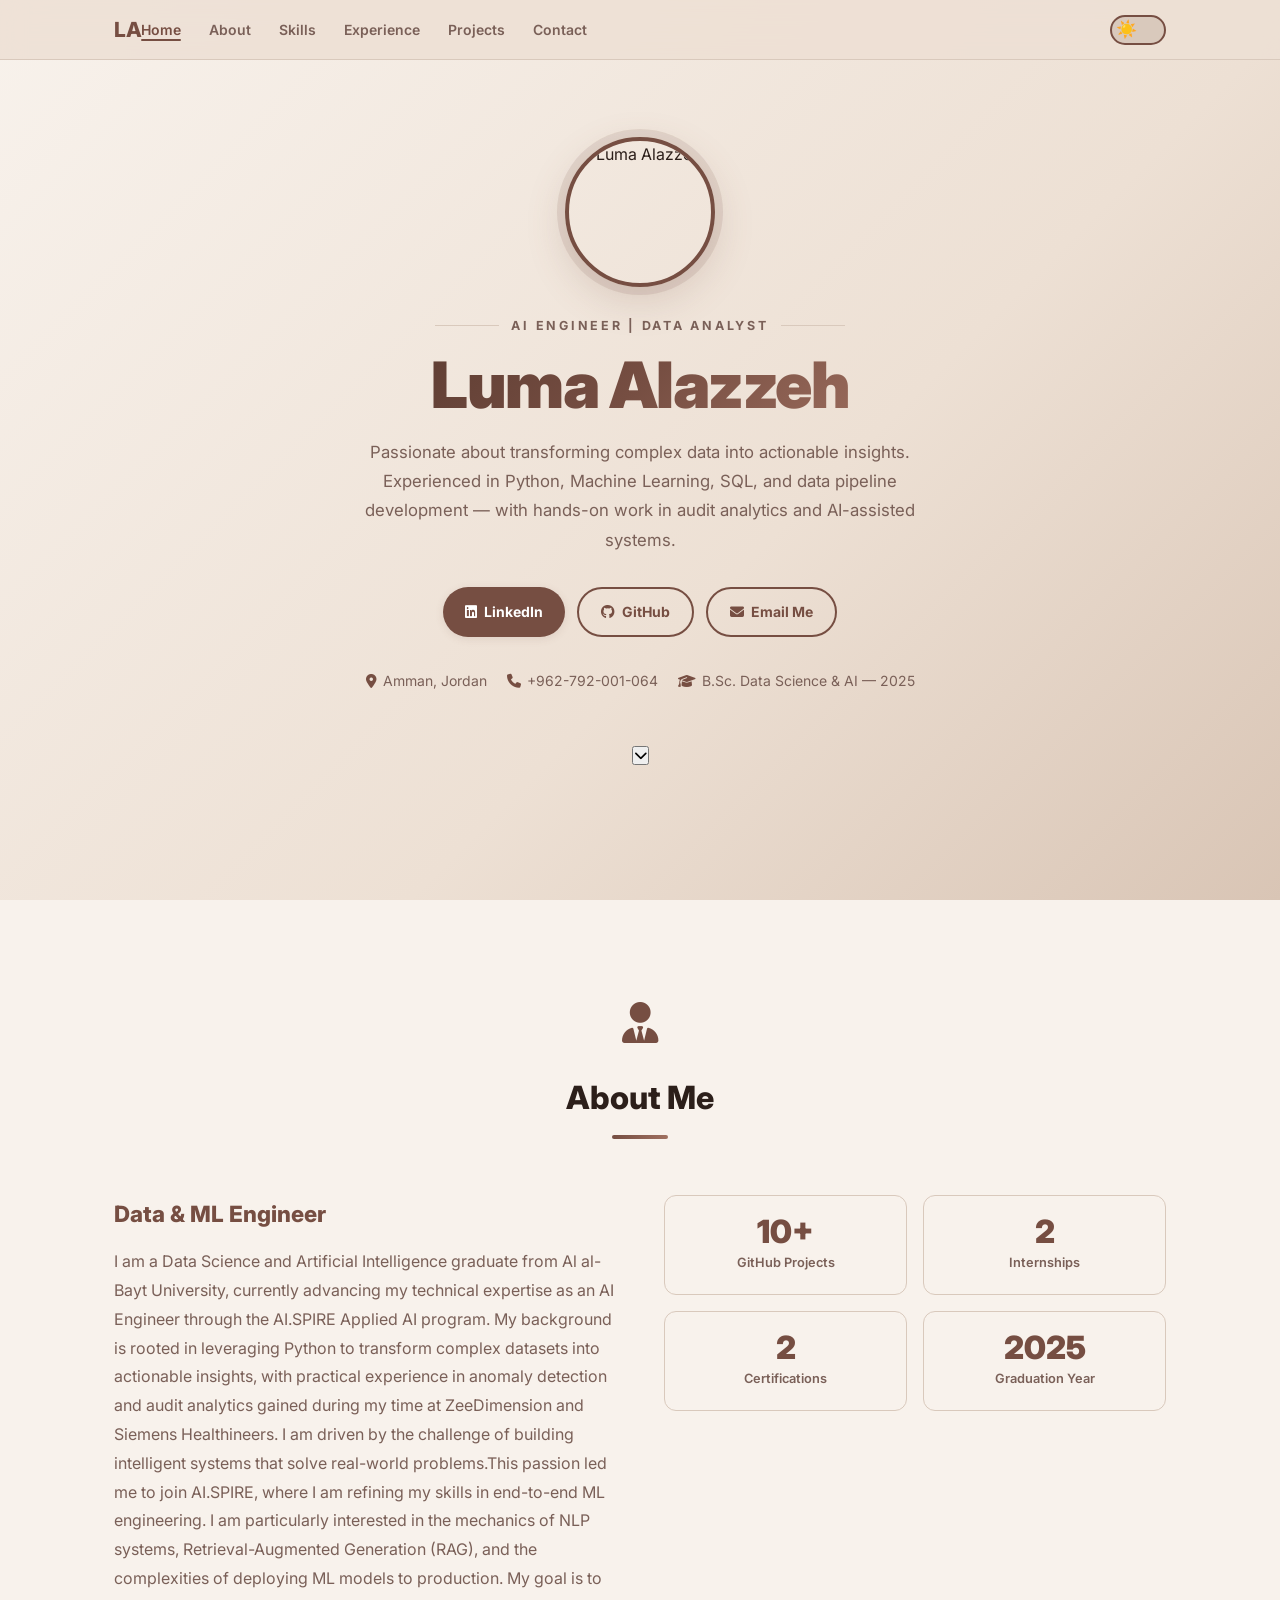
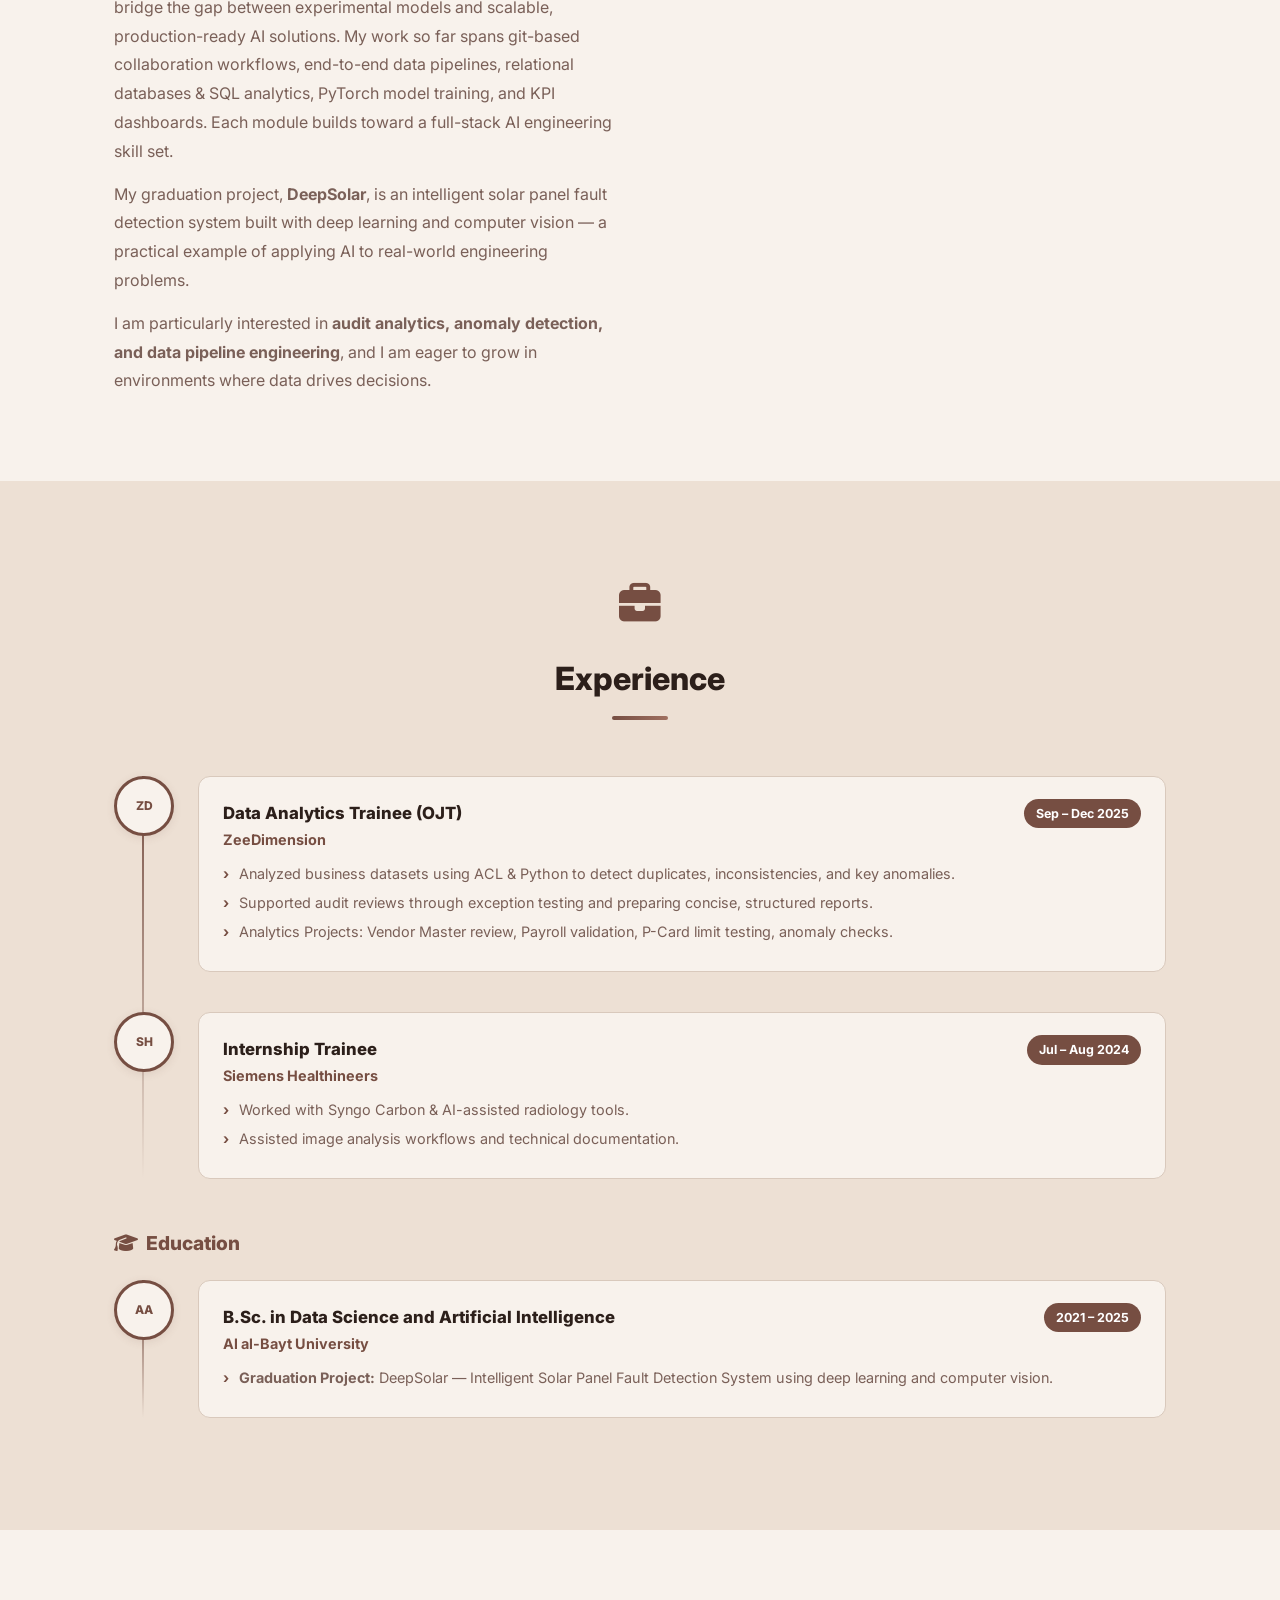
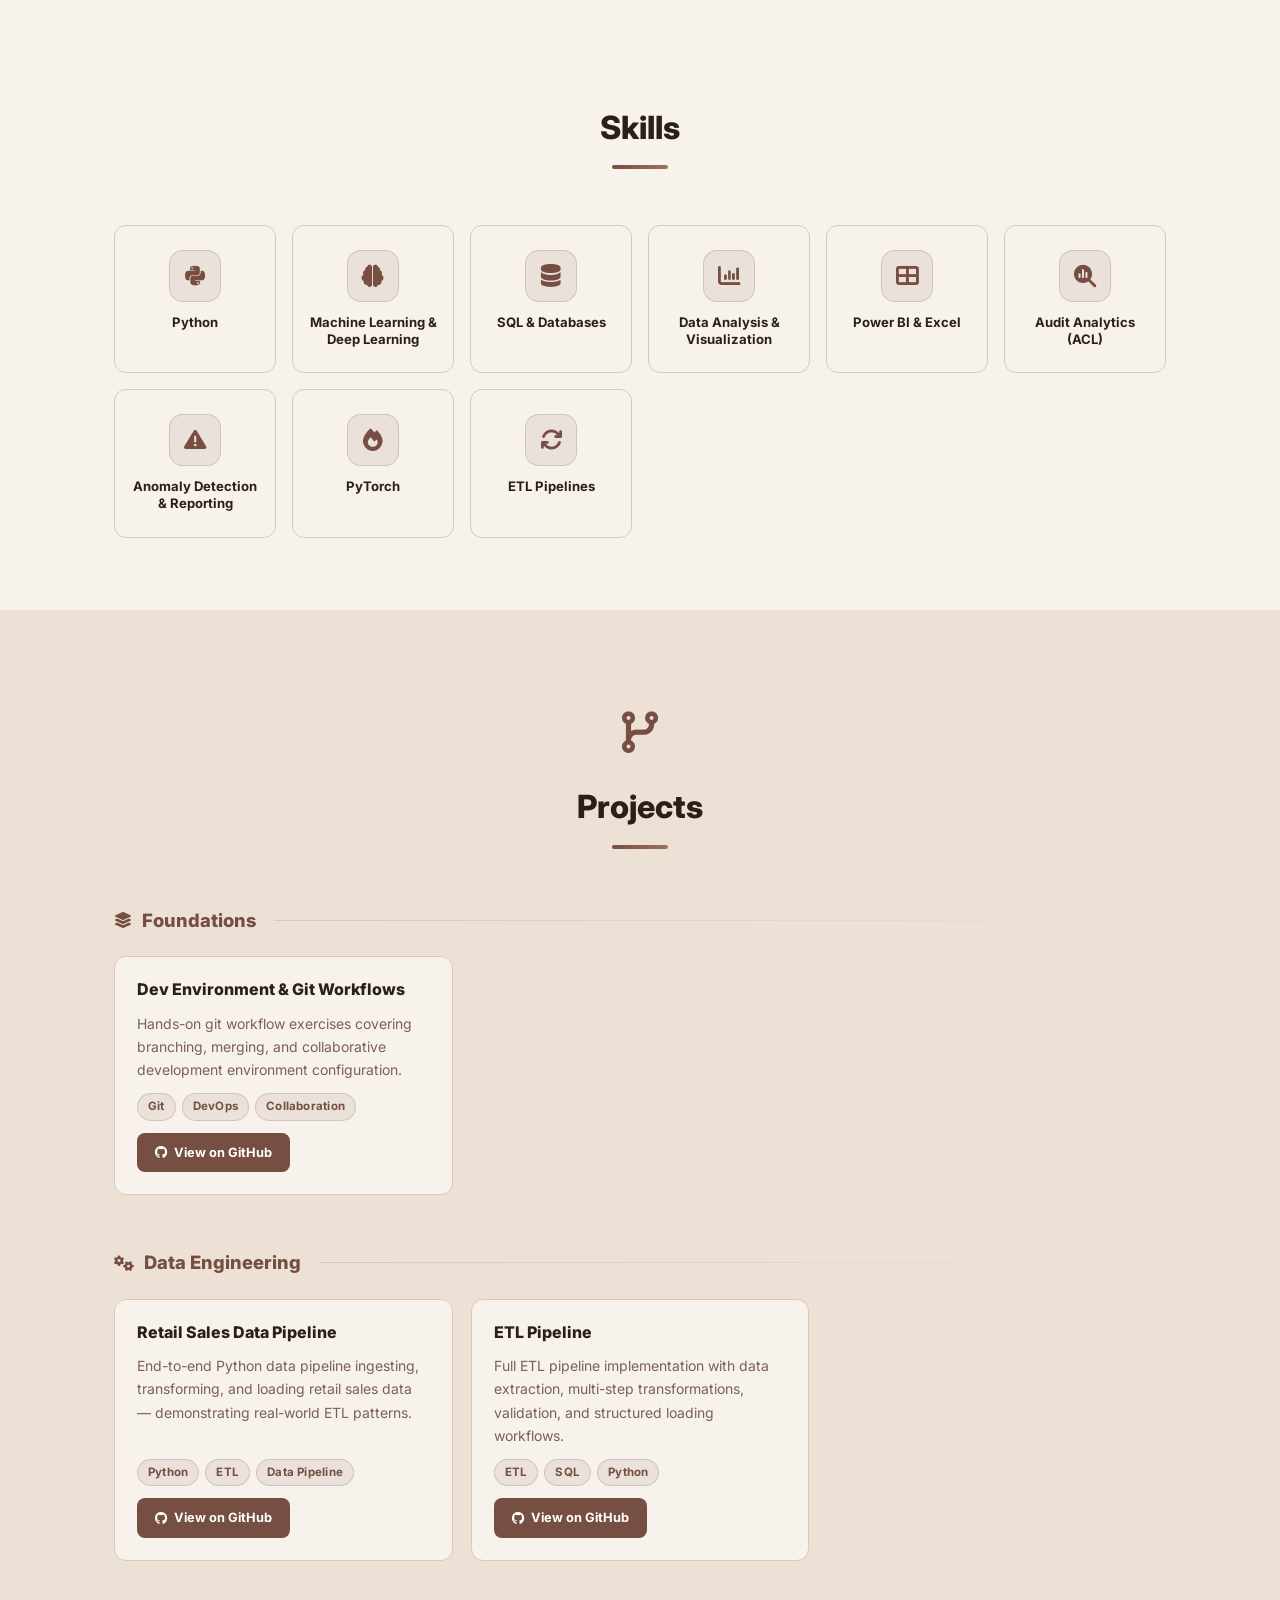
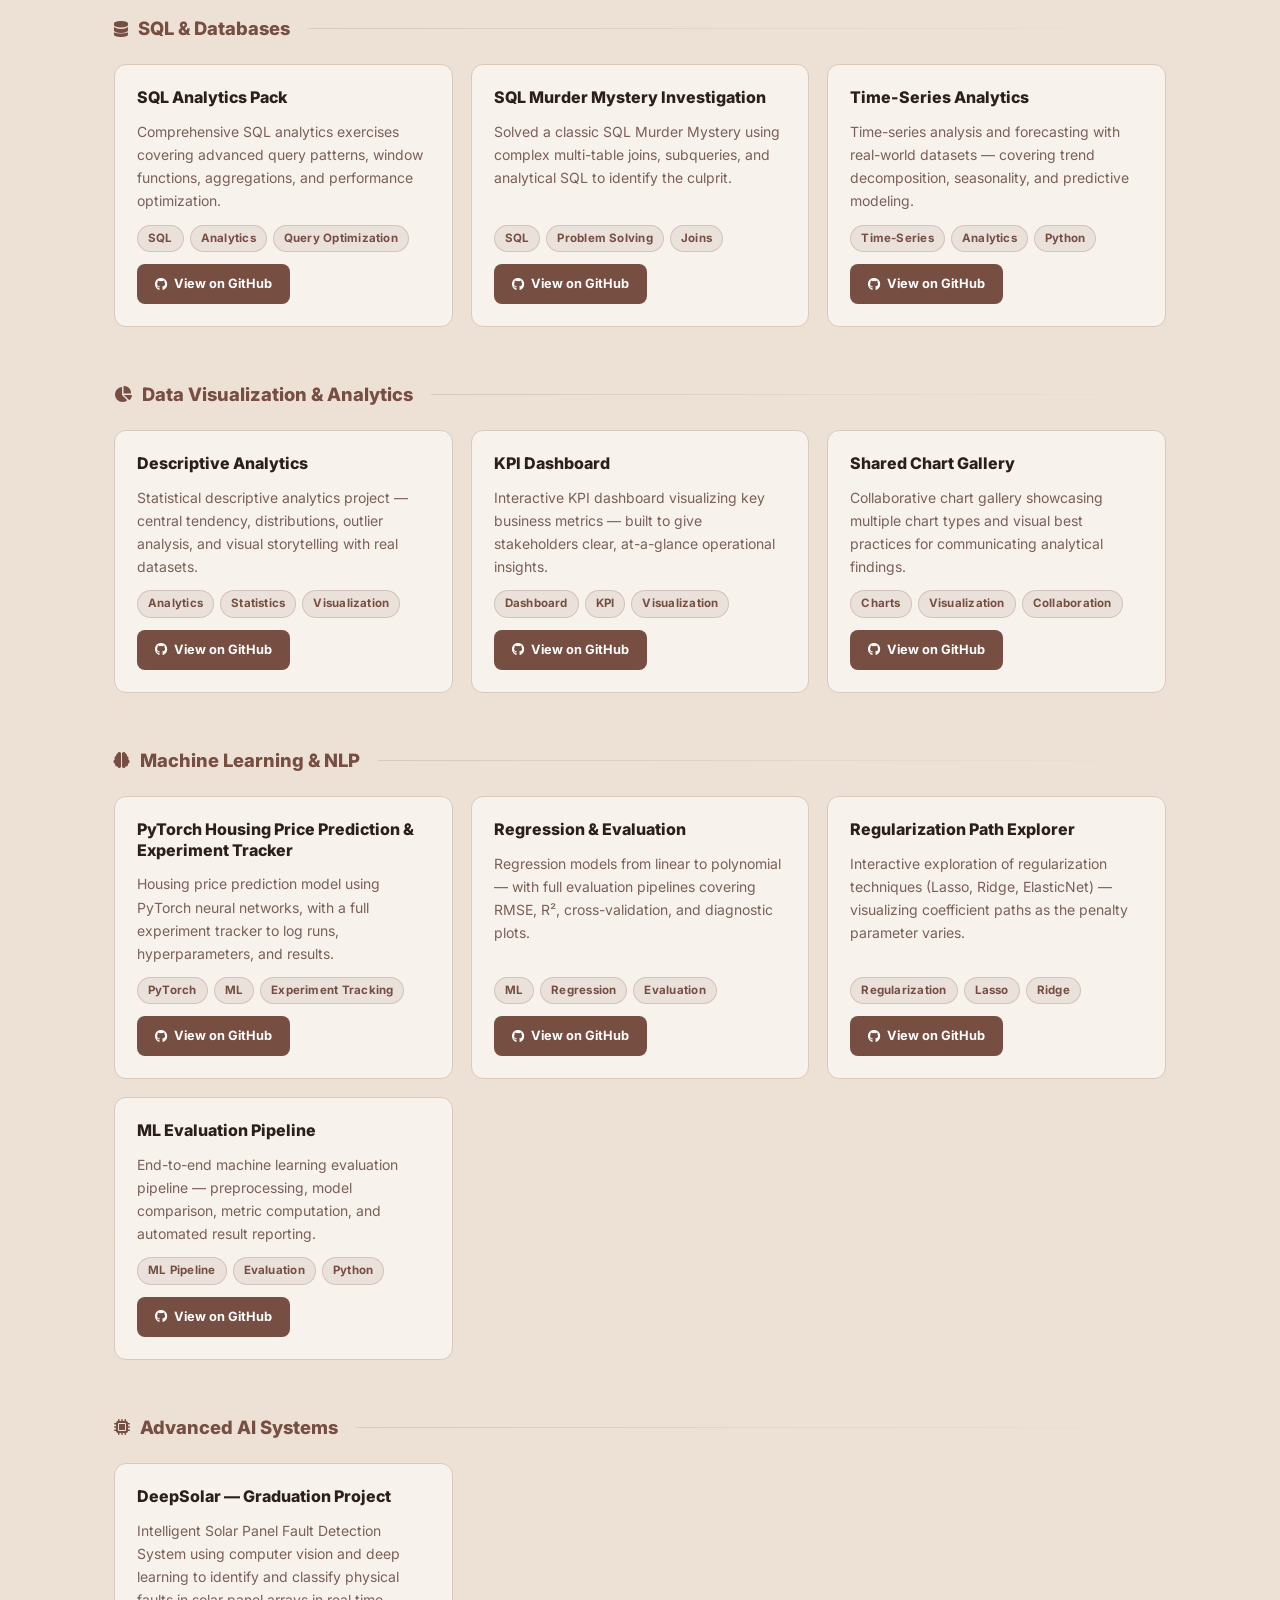
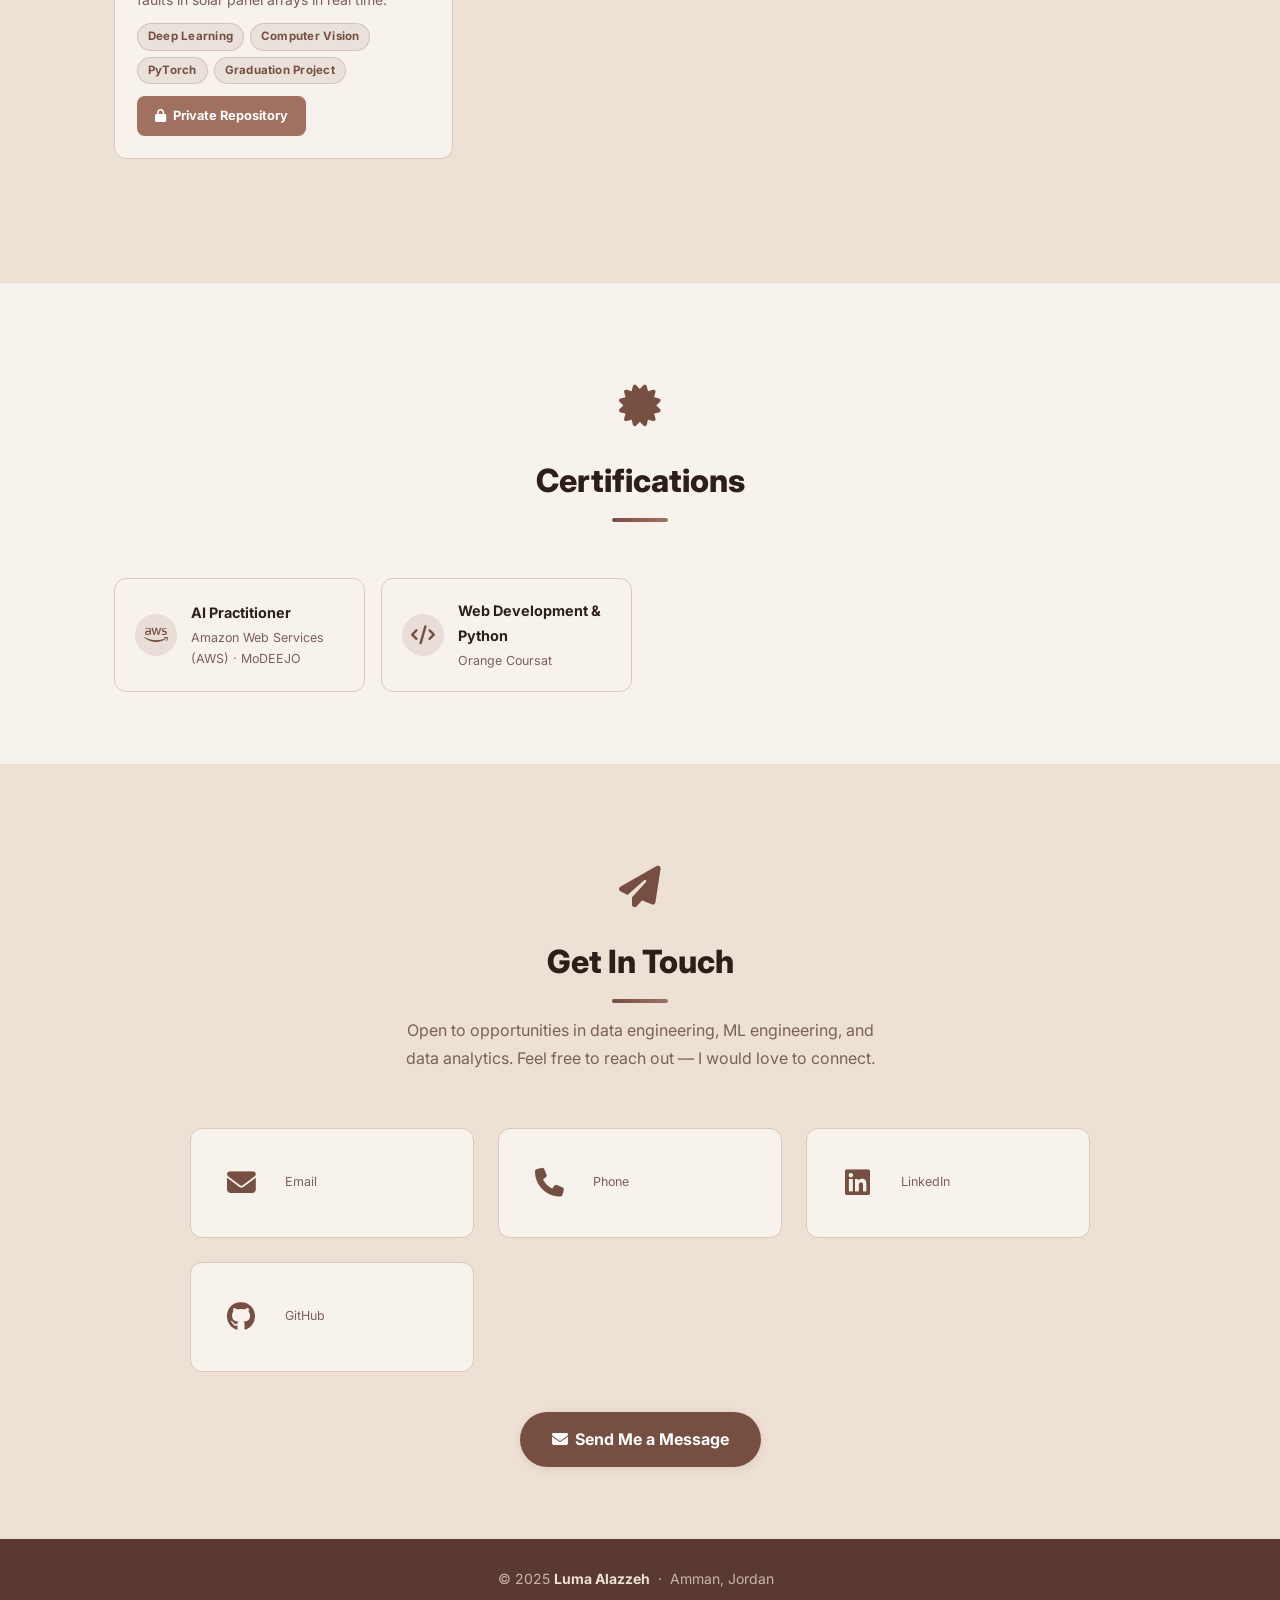
==== index.html @ 17ee1ce8 "reverse sections 2" ====
<!DOCTYPE html>
<html lang="en">
<head>
  <meta charset="UTF-8" />
  <meta name="viewport" content="width=device-width, initial-scale=1.0" />
  <meta name="description" content="Luma Alazzeh — Junior Data & ML Engineer, Data Analyst. Portfolio showcasing projects in Machine Learning, Data Analysis, SQL, and AI.">
  <title>Luma Alazzeh | Data & ML Engineer</title>

  <!-- Google Fonts -->
  <link rel="preconnect" href="https://fonts.googleapis.com">
  <link rel="preconnect" href="https://fonts.gstatic.com" crossorigin>
  <link href="https://fonts.googleapis.com/css2?family=Inter:wght@400;500;600;700;800;900&display=swap" rel="stylesheet">

  <!-- Font Awesome 6 (icons) -->
  <link rel="stylesheet" href="https://cdnjs.cloudflare.com/ajax/libs/font-awesome/6.5.2/css/all.min.css" crossorigin="anonymous" />

  <!-- Stylesheet -->
  <link rel="stylesheet" href="styles.css" />
</head>

<body>

  <!-- NAVIGATION -->
<nav>
  <div class="container">
    <span class="nav-logo">LA</span>
    
    <ul class="nav-links">
      <li><a href="#hero">Home</a></li>
      <li><a href="#about">About</a></li>
      <li><a href="#skills">Skills</a></li>
      <li><a href="#experience">Experience</a></li>
      <li><a href="#projects">Projects</a></li>
      <li><a href="#contact">Contact</a></li>
    </ul>

    <!-- Theme Toggle Button -->
    <div class="theme-toggle">
      <button id="theme-switch" aria-label="Toggle theme">
        <span class="sun">☀️</span>
        <span class="moon">🌙</span>
      </button>
    </div>
  </div>
</nav>
  <!-- ══════════════════════════════════════════
       HERO
  ══════════════════════════════════════════ -->
  <section id="hero">
    <div class="hero-inner container">

      <!-- Profile photo -->
      <div class="profile-wrap reveal">
      <img
      src="assets/profile.jpg"
      alt="Luma Alazzeh"
      class="profile-photo"
       />
      </div>

      <!-- Headline -->
      <div class="hero-subtitle reveal delay-1">
         AI Engineer | Data Analyst
      </div>

      <h1 class="hero-name reveal delay-2">Luma Alazzeh</h1>

      <p class="hero-bio reveal delay-3">
        Passionate about transforming complex data into actionable insights.
        Experienced in Python, Machine Learning, SQL, and data pipeline development —
        with hands-on work in audit analytics and AI-assisted systems.
      </p>

      <!-- CTA buttons -->
      <div class="hero-buttons reveal delay-4">
        <a href="https://www.linkedin.com/in/luma-alazzeh-b79bba2a6" target="_blank" rel="noopener" class="btn btn-primary">
          <i class="fa-brands fa-linkedin"></i> LinkedIn
        </a>
        <a href="https://github.com/alazzehluma03-afk" target="_blank" rel="noopener" class="btn btn-outline">
          <i class="fa-brands fa-github"></i> GitHub
        </a>
        <a href="mailto:alazzehluma03@gmail.com" class="btn btn-outline">
          <i class="fa-solid fa-envelope"></i> Email Me
        </a>
      </div>

      <!-- Meta info -->
      <div class="hero-meta reveal delay-5">
        <span><i class="fa-solid fa-location-dot"></i> Amman, Jordan</span>
        <span><i class="fa-solid fa-phone"></i> +962-792-001-064</span>
        <span><i class="fa-solid fa-graduation-cap"></i> B.Sc. Data Science & AI — 2025</span>
      </div>

      <!-- Scroll cue -->
      <div class="scroll-cue reveal delay-6">
        <button data-target="#about" aria-label="Scroll down">
          <i class="fa-solid fa-chevron-down"></i>
        </button>
      </div>

    </div>
  </section>


  <!-- ══════════════════════════════════════════
       ABOUT
  ══════════════════════════════════════════ -->
  <section id="about">
    <div class="container">

      <div class="section-header reveal">
        <div class="section-icon"><i class="fa-solid fa-user-tie"></i></div>
        <h2 class="section-title">About Me</h2>
        <div class="section-divider"></div>
      </div>

      <div class="about-grid">

        <div class="about-text reveal">
          <h3>Data & ML Engineer</h3>
          <p>
           I am a Data Science and Artificial Intelligence graduate from Al al-Bayt University, currently advancing my technical expertise as an AI Engineer through the AI.SPIRE Applied AI program.
          My background is rooted in leveraging Python to transform complex datasets into actionable insights, with practical experience in anomaly detection and audit analytics gained during my time at ZeeDimension and Siemens Healthineers.
          I am driven by the challenge of building intelligent systems that solve real-world problems.This passion led me to join AI.SPIRE, where I am refining my skills in end-to-end ML engineering.
          I am particularly interested in the mechanics of NLP systems, Retrieval-Augmented Generation (RAG), and the complexities of deploying ML models to production.
          My goal is to bridge the gap between experimental models and scalable, production-ready AI solutions.
          My work so far spans git-based collaboration workflows, end-to-end data pipelines, relational databases & SQL analytics, PyTorch model training, and KPI dashboards. Each module builds toward a full-stack AI engineering skill set.
          </p>
          <p>
            My graduation project, <strong>DeepSolar</strong>, is an intelligent solar panel fault detection
            system built with deep learning and computer vision — a practical example of applying AI to
            real-world engineering problems.
          </p>
          <p>
            I am particularly interested in <strong>audit analytics, anomaly detection, and data pipeline
            engineering</strong>, and I am eager to grow in environments where data drives decisions.
          </p>
        </div>

        <div class="about-stats reveal delay-2">
          <div class="stat-card">
            <div class="stat-number">10+</div>
            <div class="stat-label">GitHub Projects</div>
          </div>
          <div class="stat-card">
            <div class="stat-number">2</div>
            <div class="stat-label">Internships</div>
          </div>
          <div class="stat-card">
            <div class="stat-number">2</div>
            <div class="stat-label">Certifications</div>
          </div>
          <div class="stat-card">
            <div class="stat-number">2025</div>
            <div class="stat-label">Graduation Year</div>
          </div>
        </div>

      </div>
    </div>
  </section>
<!-- ══════════════════════════════════════════
       EXPERIENCE
  ══════════════════════════════════════════ -->
  <section id="experience">
    <div class="container">

      <div class="section-header reveal">
        <div class="section-icon"><i class="fa-solid fa-briefcase"></i></div>
        <h2 class="section-title">Experience</h2>
        <div class="section-divider"></div>
      </div>

      <div class="timeline">

        <!-- ZeeDimension -->
        <div class="timeline-item reveal">
          <div class="timeline-dot">
            <img
              src="assets/zeedimension.png"
              alt="ZeeDimension"
              onerror="this.style.display='none';this.nextElementSibling.style.display='flex'"
            />
            <div class="dot-initials" style="display:none">ZD</div>
          </div>
          <div class="timeline-content">
            <div class="job-header">
              <div>
                <div class="job-title">Data Analytics Trainee (OJT)</div>
                <div class="job-company">ZeeDimension</div>
              </div>
              <span class="job-period">Sep – Dec 2025</span>
            </div>
            <ul class="job-points">
              <li>Analyzed business datasets using ACL &amp; Python to detect duplicates, inconsistencies, and key anomalies.</li>
              <li>Supported audit reviews through exception testing and preparing concise, structured reports.</li>
              <li>Analytics Projects: Vendor Master review, Payroll validation, P-Card limit testing, anomaly checks.</li>
            </ul>
          </div>
        </div>

        <!-- Siemens Healthineers -->
        <div class="timeline-item reveal delay-2">
          <div class="timeline-dot">
            <img
              src="assets/siemens.png"
              alt="Siemens Healthineers"
              onerror="this.style.display='none';this.nextElementSibling.style.display='flex'"
            />
            <div class="dot-initials" style="display:none">SH</div>
          </div>
          <div class="timeline-content">
            <div class="job-header">
              <div>
                <div class="job-title">Internship Trainee</div>
                <div class="job-company">Siemens Healthineers</div>
              </div>
              <span class="job-period">Jul – Aug 2024</span>
            </div>
            <ul class="job-points">
              <li>Worked with Syngo Carbon &amp; AI-assisted radiology tools.</li>
              <li>Assisted image analysis workflows and technical documentation.</li>
            </ul>
          </div>
        </div>

      </div>
<!-- Education -->
      <div style="margin-top: 48px;">
        <h3 style="font-size:1.2rem;font-weight:800;color:var(--brown);margin-bottom:20px;display:flex;align-items:center;gap:8px;">
          <i class="fa-solid fa-graduation-cap"></i> Education
        </h3>

        <div class="timeline">
          <div class="timeline-item reveal">
            <div class="timeline-dot">
              <div class="dot-initials">AA</div>
            </div>
            <div class="timeline-content">
              <div class="job-header">
                <div>
                  <div class="job-title">B.Sc. in Data Science and Artificial Intelligence</div>
                  <div class="job-company">Al al-Bayt University</div>
                </div>
                <span class="job-period">2021 – 2025</span>
              </div>
              <ul class="job-points">
                <li><strong>Graduation Project:</strong> DeepSolar — Intelligent Solar Panel Fault Detection System using deep learning and computer vision.</li>
              </ul>
            </div>
          </div>
        </div>
      </div>

    </div>
  </section>

  <!-- ══════════════════════════════════════════
       SKILLS
  ══════════════════════════════════════════ -->
  <section id="skills">
    <div class="container">

      <div class="section-header reveal">
        <div class="section-icon"><i class="fa-solid fa-chart-mixed"></i></div>
        <h2 class="section-title">Skills</h2>
        <div class="section-divider"></div>
      </div>

      <div class="skills-grid">

        <div class="skill-card reveal">
          <div class="skill-icon-box"><i class="fa-brands fa-python"></i></div>
          <div class="skill-name">Python</div>
        </div>

        <div class="skill-card reveal delay-1">
          <div class="skill-icon-box"><i class="fa-solid fa-brain"></i></div>
          <div class="skill-name">Machine Learning &amp; Deep Learning</div>
        </div>

        <div class="skill-card reveal delay-2">
          <div class="skill-icon-box"><i class="fa-solid fa-database"></i></div>
          <div class="skill-name">SQL &amp; Databases</div>
        </div>

        <div class="skill-card reveal delay-3">
          <div class="skill-icon-box"><i class="fa-solid fa-chart-column"></i></div>
          <div class="skill-name">Data Analysis &amp; Visualization</div>
        </div>

        <div class="skill-card reveal delay-4">
          <div class="skill-icon-box"><i class="fa-solid fa-table-cells-large"></i></div>
          <div class="skill-name">Power BI &amp; Excel</div>
        </div>

        <div class="skill-card reveal delay-5">
          <div class="skill-icon-box"><i class="fa-solid fa-magnifying-glass-chart"></i></div>
          <div class="skill-name">Audit Analytics (ACL)</div>
        </div>

        <div class="skill-card reveal delay-6">
          <div class="skill-icon-box"><i class="fa-solid fa-triangle-exclamation"></i></div>
          <div class="skill-name">Anomaly Detection &amp; Reporting</div>
        </div>

        <div class="skill-card reveal delay-1">
          <div class="skill-icon-box"><i class="fa-solid fa-fire"></i></div>
          <div class="skill-name">PyTorch</div>
        </div>

        <div class="skill-card reveal delay-2">
          <div class="skill-icon-box"><i class="fa-solid fa-arrows-rotate"></i></div>
          <div class="skill-name">ETL Pipelines</div>
        </div>

      </div>
    </div>
  </section>


  <!-- ══════════════════════════════════════════
       PROJECTS
  ══════════════════════════════════════════ -->
  <section id="projects">
    <div class="container">

      <div class="section-header reveal">
        <div class="section-icon"><i class="fa-solid fa-code-branch"></i></div>
        <h2 class="section-title">Projects</h2>
        <div class="section-divider"></div>
      </div>


      <!-- ── CATEGORY 1: Foundations ── -->
      <div class="project-category reveal">
        <div class="category-title">
          <i class="fa-solid fa-layer-group"></i> Foundations
        </div>
        <div class="projects-grid">

          <div class="project-card">
            <div class="project-title">Dev Environment &amp; Git Workflows</div>
            <p class="project-desc">Hands-on git workflow exercises covering branching, merging, and collaborative development environment configuration.</p>
            <div class="project-tags">
              <span class="tag">Git</span>
              <span class="tag">DevOps</span>
              <span class="tag">Collaboration</span>
            </div>
            <a href="https://github.com/LevelUp-Applied-AI/m1-l1-git-workflows-alazzehluma03-afk"
               target="_blank" rel="noopener" class="btn-github">
              <i class="fa-brands fa-github"></i> View on GitHub
            </a>
          </div>

        </div>
      </div>


      <!-- ── CATEGORY 2: Data Engineering ── -->
      <div class="project-category reveal">
        <div class="category-title">
          <i class="fa-solid fa-gears"></i> Data Engineering
        </div>
        <div class="projects-grid">

          <div class="project-card">
            <div class="project-title">Retail Sales Data Pipeline</div>
            <p class="project-desc">End-to-end Python data pipeline ingesting, transforming, and loading retail sales data — demonstrating real-world ETL patterns.</p>
            <div class="project-tags">
              <span class="tag">Python</span>
              <span class="tag">ETL</span>
              <span class="tag">Data Pipeline</span>
            </div>
            <a href="https://github.com/LevelUp-Applied-AI/m2-l2-data-pipeline-alazzehluma03-afk"
               target="_blank" rel="noopener" class="btn-github">
              <i class="fa-brands fa-github"></i> View on GitHub
            </a>
          </div>

          <div class="project-card">
            <div class="project-title">ETL Pipeline</div>
            <p class="project-desc">Full ETL pipeline implementation with data extraction, multi-step transformations, validation, and structured loading workflows.</p>
            <div class="project-tags">
              <span class="tag">ETL</span>
              <span class="tag">SQL</span>
              <span class="tag">Python</span>
            </div>
            <a href="https://github.com/LevelUp-Applied-AI/m3-i3-etl-pipeline-alazzehluma03-afk"
               target="_blank" rel="noopener" class="btn-github">
              <i class="fa-brands fa-github"></i> View on GitHub
            </a>
          </div>

        </div>
      </div>


      <!-- ── CATEGORY 3: SQL & Databases ── -->
      <div class="project-category reveal">
        <div class="category-title">
          <i class="fa-solid fa-database"></i> SQL &amp; Databases
        </div>
        <div class="projects-grid">

          <div class="project-card">
            <div class="project-title">SQL Analytics Pack</div>
            <p class="project-desc">Comprehensive SQL analytics exercises covering advanced query patterns, window functions, aggregations, and performance optimization.</p>
            <div class="project-tags">
              <span class="tag">SQL</span>
              <span class="tag">Analytics</span>
              <span class="tag">Query Optimization</span>
            </div>
            <a href="https://github.com/LevelUp-Applied-AI/m3-l3-sql-analytics-alazzehluma03-afk"
               target="_blank" rel="noopener" class="btn-github">
              <i class="fa-brands fa-github"></i> View on GitHub
            </a>
          </div>

          <div class="project-card">
            <div class="project-title">SQL Murder Mystery Investigation</div>
            <p class="project-desc">Solved a classic SQL Murder Mystery using complex multi-table joins, subqueries, and analytical SQL to identify the culprit.</p>
            <div class="project-tags">
              <span class="tag">SQL</span>
              <span class="tag">Problem Solving</span>
              <span class="tag">Joins</span>
            </div>
            <a href="https://github.com/MsDiala/SQL-Murder-Mystery"
               target="_blank" rel="noopener" class="btn-github">
              <i class="fa-brands fa-github"></i> View on GitHub
            </a>
          </div>

          <div class="project-card">
            <div class="project-title">Time-Series Analytics</div>
            <p class="project-desc">Time-series analysis and forecasting with real-world datasets — covering trend decomposition, seasonality, and predictive modeling.</p>
            <div class="project-tags">
              <span class="tag">Time-Series</span>
              <span class="tag">Analytics</span>
              <span class="tag">Python</span>
            </div>
            <a href="https://github.com/LevelUp-Applied-AI/m3-s2-time-series-analytics-alazzehluma03-afk"
               target="_blank" rel="noopener" class="btn-github">
              <i class="fa-brands fa-github"></i> View on GitHub
            </a>
          </div>

        </div>
      </div>


      <!-- ── CATEGORY 4: Data Visualization & Analytics ── -->
      <div class="project-category reveal">
        <div class="category-title">
          <i class="fa-solid fa-chart-pie"></i> Data Visualization &amp; Analytics
        </div>
        <div class="projects-grid">

          <div class="project-card">
            <div class="project-title">Descriptive Analytics</div>
            <p class="project-desc">Statistical descriptive analytics project — central tendency, distributions, outlier analysis, and visual storytelling with real datasets.</p>
            <div class="project-tags">
              <span class="tag">Analytics</span>
              <span class="tag">Statistics</span>
              <span class="tag">Visualization</span>
            </div>
            <a href="https://github.com/LevelUp-Applied-AI/m4-l4-descriptive-analytics-alazzehluma03-afk"
               target="_blank" rel="noopener" class="btn-github">
              <i class="fa-brands fa-github"></i> View on GitHub
            </a>
          </div>

          <div class="project-card">
            <div class="project-title">KPI Dashboard</div>
            <p class="project-desc">Interactive KPI dashboard visualizing key business metrics — built to give stakeholders clear, at-a-glance operational insights.</p>
            <div class="project-tags">
              <span class="tag">Dashboard</span>
              <span class="tag">KPI</span>
              <span class="tag">Visualization</span>
            </div>
            <a href="https://github.com/LevelUp-Applied-AI/m4-i4-kpi-dashboard-alazzehluma03-afk"
               target="_blank" rel="noopener" class="btn-github">
              <i class="fa-brands fa-github"></i> View on GitHub
            </a>
          </div>

          <div class="project-card">
            <div class="project-title">Shared Chart Gallery</div>
            <p class="project-desc">Collaborative chart gallery showcasing multiple chart types and visual best practices for communicating analytical findings.</p>
            <div class="project-tags">
              <span class="tag">Charts</span>
              <span class="tag">Visualization</span>
              <span class="tag">Collaboration</span>
            </div>
            <a href="https://github.com/LevelUp-Applied-AI/m4-s2"
               target="_blank" rel="noopener" class="btn-github">
              <i class="fa-brands fa-github"></i> View on GitHub
            </a>
          </div>

        </div>
      </div>


      <!-- ── CATEGORY 5: Machine Learning & NLP ── -->
      <div class="project-category reveal">
        <div class="category-title">
          <i class="fa-solid fa-brain"></i> Machine Learning &amp; NLP
        </div>
        <div class="projects-grid">

          <div class="project-card">
            <div class="project-title">PyTorch Housing Price Prediction &amp; Experiment Tracker</div>
            <p class="project-desc">Housing price prediction model using PyTorch neural networks, with a full experiment tracker to log runs, hyperparameters, and results.</p>
            <div class="project-tags">
              <span class="tag">PyTorch</span>
              <span class="tag">ML</span>
              <span class="tag">Experiment Tracking</span>
            </div>
            <a href="https://github.com/LevelUp-Applied-AI/m2-i2-pytorch-alazzehluma03-afk"
               target="_blank" rel="noopener" class="btn-github">
              <i class="fa-brands fa-github"></i> View on GitHub
            </a>
          </div>

          <div class="project-card">
            <div class="project-title">Regression &amp; Evaluation</div>
            <p class="project-desc">Regression models from linear to polynomial — with full evaluation pipelines covering RMSE, R², cross-validation, and diagnostic plots.</p>
            <div class="project-tags">
              <span class="tag">ML</span>
              <span class="tag">Regression</span>
              <span class="tag">Evaluation</span>
            </div>
            <a href="https://github.com/LevelUp-Applied-AI/m5-l5a-regression-eval-alazzehluma03-afk"
               target="_blank" rel="noopener" class="btn-github">
              <i class="fa-brands fa-github"></i> View on GitHub
            </a>
          </div>

          <div class="project-card">
            <div class="project-title">Regularization Path Explorer</div>
            <p class="project-desc">Interactive exploration of regularization techniques (Lasso, Ridge, ElasticNet) — visualizing coefficient paths as the penalty parameter varies.</p>
            <div class="project-tags">
              <span class="tag">Regularization</span>
              <span class="tag">Lasso</span>
              <span class="tag">Ridge</span>
            </div>
            <a href="https://github.com/alazzehluma03-afk/regularization-path-explorer"
               target="_blank" rel="noopener" class="btn-github">
              <i class="fa-brands fa-github"></i> View on GitHub
            </a>
          </div>

          <div class="project-card">
            <div class="project-title">ML Evaluation Pipeline</div>
            <p class="project-desc">End-to-end machine learning evaluation pipeline — preprocessing, model comparison, metric computation, and automated result reporting.</p>
            <div class="project-tags">
              <span class="tag">ML Pipeline</span>
              <span class="tag">Evaluation</span>
              <span class="tag">Python</span>
            </div>
            <a href="https://github.com/LevelUp-Applied-AI/m5-i5a-ml-pipeline-alazzehluma03-afk"
               target="_blank" rel="noopener" class="btn-github">
              <i class="fa-brands fa-github"></i> View on GitHub
            </a>
          </div>

        </div>
      </div>


      <!-- ── CATEGORY 6: Advanced AI Systems ── -->
      <div class="project-category reveal">
        <div class="category-title">
          <i class="fa-solid fa-microchip"></i> Advanced AI Systems
        </div>
        <div class="projects-grid">

          <div class="project-card">
            <div class="project-title">DeepSolar — Graduation Project</div>
            <p class="project-desc">Intelligent Solar Panel Fault Detection System using computer vision and deep learning to identify and classify physical faults in solar panel arrays in real time.</p>
            <div class="project-tags">
              <span class="tag">Deep Learning</span>
              <span class="tag">Computer Vision</span>
              <span class="tag">PyTorch</span>
              <span class="tag">Graduation Project</span>
            </div>
            <!-- No public repo link — placeholder shows badge -->
            <span class="btn-github" style="background:var(--brown-light);cursor:default;">
              <i class="fa-solid fa-lock"></i> Private Repository
            </span>
          </div>

        </div>
      </div>


    </div>
  </section>


  <!-- ══════════════════════════════════════════
       CERTIFICATIONS
  ══════════════════════════════════════════ -->
  <section id="certifications">
    <div class="container">

      <div class="section-header reveal">
        <div class="section-icon"><i class="fa-solid fa-certificate"></i></div>
        <h2 class="section-title">Certifications</h2>
        <div class="section-divider"></div>
      </div>

      <div class="certs-grid">

        <div class="cert-card reveal">
          <div class="cert-icon"><i class="fa-brands fa-aws"></i></div>
          <div>
            <div class="cert-name">AI Practitioner</div>
            <div class="cert-issuer">Amazon Web Services (AWS) · MoDEEJO</div>
          </div>
        </div>

        <div class="cert-card reveal delay-2">
          <div class="cert-icon"><i class="fa-solid fa-code"></i></div>
          <div>
            <div class="cert-name">Web Development &amp; Python</div>
            <div class="cert-issuer">Orange Coursat</div>
          </div>
        </div>

      </div>
    </div>
  </section>


  <!-- ══════════════════════════════════════════
       CONTACT
  ══════════════════════════════════════════ -->
  <section id="contact">
    <div class="container">

      <div class="section-header reveal">
        <div class="section-icon"><i class="fa-solid fa-paper-plane"></i></div>
        <h2 class="section-title">Get In Touch</h2>
        <div class="section-divider"></div>
        <p style="color:var(--text-muted);margin-top:14px;max-width:500px;margin-left:auto;margin-right:auto;">
          Open to opportunities in data engineering, ML engineering, and data analytics.
          Feel free to reach out — I would love to connect.
        </p>
      </div>

      <div class="contact-cards">

        <a href="mailto:alazzehluma03@gmail.com" class="contact-card reveal">
          <div class="contact-icon"><i class="fa-solid fa-envelope"></i></div>
          <div>
            <div class="contact-label">Email</div>
          </div>
        </a>

        <a href="tel:+962792001064" class="contact-card reveal delay-1">
          <div class="contact-icon"><i class="fa-solid fa-phone"></i></div>
          <div>
            <div class="contact-label">Phone</div>
          </div>
        </a>

        <a href="https://www.linkedin.com/in/luma-alazzeh-b79bba2a6" target="_blank" rel="noopener"
           class="contact-card reveal delay-2">
          <div class="contact-icon"><i class="fa-brands fa-linkedin"></i></div>
          <div>
            <div class="contact-label">LinkedIn</div>
          </div>
        </a>

        <a href="https://github.com/alazzehluma03-afk" target="_blank" rel="noopener"
           class="contact-card reveal delay-3">
          <div class="contact-icon"><i class="fa-brands fa-github"></i></div>
          <div>
            <div class="contact-label">GitHub</div>
          </div>
        </a>

      </div>

      <div class="contact-cta reveal delay-4">
        <a href="mailto:alazzehluma03@gmail.com" class="btn btn-primary" style="font-size:1rem;padding:14px 32px;">
          <i class="fa-solid fa-envelope"></i> Send Me a Message
        </a>
      </div>

    </div>
  </section>


  <!-- ══════════════════════════════════════════
       FOOTER
  ══════════════════════════════════════════ -->
  <footer>
    <p>&copy; 2025 <strong>Luma Alazzeh</strong> &nbsp;·&nbsp; Amman, Jordan &nbsp;
  </footer>


  <!-- JavaScript -->
  <script src="script.js"></script>

<script src="https://replit-cdn.com/replit-pill/replit-pill.global.js" data-repl-id="2630f1a2-b243-4395-bf3c-8b2e7ca334fb"></script></body>
</html>
---- styles.css ----
/* ============================================================
   PORTFOLIO — styles.css
   Color palette: warm browns & beiges (#764e42, #ede0d4)
   Author: Luma Alazzeh
   ============================================================ */

/* ---------- CSS Variables ---------- */
:root {
  --brown:        #764e42;
  --brown-dark:   #5a3a30;
  --brown-light:  #a07060;
  --beige:        #ede0d4;
  --beige-light:  #f8f2ec;
  --beige-dark:   #d9c9bc;
  --text-dark:    #2c1f1a;
  --text-muted:   #7a6058;
  --white:        #ffffff;
  --shadow-sm:    0 2px 8px rgba(118,78,66,.12);
  --shadow-md:    0 6px 20px rgba(118,78,66,.16);
  --shadow-lg:    0 12px 40px rgba(118,78,66,.20);
  --radius:       12px;
  --radius-lg:    20px;
  --transition:   0.3s cubic-bezier(0.4,0,0.2,1);
}

/* ---------- Reset & Base ---------- */
*, *::before, *::after { box-sizing: border-box; margin: 0; padding: 0; }

html { scroll-behavior: smooth; font-size: 16px; }

body {
  font-family: 'Inter', 'Segoe UI', system-ui, sans-serif;
  background: var(--beige-light);
  color: var(--text-dark);
  line-height: 1.7;
  overflow-x: hidden;
}

a { color: inherit; text-decoration: none; }
img { display: block; max-width: 100%; }
ul { list-style: none; }

/* ---------- Utility ---------- */
.container  { max-width: 1100px; margin: 0 auto; padding: 0 24px; }
.text-brown { color: var(--brown); }
.flex-center { display: flex; align-items: center; justify-content: center; }
.gap-sm     { gap: 8px; }
.gap-md     { gap: 16px; }

/* ---------- Scroll-reveal animation ---------- */
.reveal {
  opacity: 0;
  transform: translateY(28px);
  transition: opacity 0.7s ease, transform 0.7s ease;
}
.reveal.visible {
  opacity: 1;
  transform: translateY(0);
}
.reveal.delay-1 { transition-delay: 0.10s; }
.reveal.delay-2 { transition-delay: 0.20s; }
.reveal.delay-3 { transition-delay: 0.30s; }
.reveal.delay-4 { transition-delay: 0.40s; }
.reveal.delay-5 { transition-delay: 0.50s; }
.reveal.delay-6 { transition-delay: 0.60s; }

/* ============================================================
   NAVIGATION
   ============================================================ */
nav {
  position: fixed;
  top: 0; left: 0; right: 0;
  z-index: 1000;
  background: rgba(237,224,212,0.88);
  backdrop-filter: blur(12px);
  border-bottom: 1px solid var(--beige-dark);
  height: 60px;
  display: flex;
  align-items: center;
}

nav .container {
  display: flex;
  align-items: center;
  justify-content: space-between;
  width: 100%;
}

.nav-logo {
  font-size: 1.3rem;
  font-weight: 800;
  color: var(--brown);
  letter-spacing: -0.5px;
}

.nav-links {
  display: flex;
  gap: 28px;
}

.nav-links a {
  font-size: 0.875rem;
  font-weight: 600;
  color: var(--text-muted);
  position: relative;
  transition: color var(--transition);
}

.nav-links a::after {
  content: '';
  position: absolute;
  bottom: -3px; left: 0;
  width: 0; height: 2px;
  background: var(--brown);
  border-radius: 1px;
  transition: width var(--transition);
}

.nav-links a:hover,
.nav-links a.active { color: var(--brown); }
.nav-links a:hover::after,
.nav-links a.active::after { width: 100%; }

/* ============================================================
   SECTIONS — shared
   ============================================================ */
section { padding: 88px 0 72px; }

.section-header {
  text-align: center;
  margin-bottom: 56px;
}

.section-icon {
  font-size: 2.6rem;
  color: var(--brown);
  margin-bottom: 12px;
}

.section-title {
  font-size: 2rem;
  font-weight: 800;
  color: var(--text-dark);
  margin-bottom: 10px;
}

.section-divider {
  width: 56px;
  height: 4px;
  background: linear-gradient(90deg, var(--brown), var(--brown-light));
  border-radius: 2px;
  margin: 0 auto;
}

/* Alternating section backgrounds */
section:nth-child(even) { background: var(--beige); }
section:nth-child(odd)  { background: var(--beige-light); }

/* ============================================================
   HERO
   ============================================================ */
#hero {
  min-height: 100vh;
  display: flex;
  align-items: center;
  justify-content: center;
  background: linear-gradient(
    135deg,
    var(--beige-light) 0%,
    var(--beige) 60%,
    #d9c5b5 100%
  );
  padding-top: 80px;
  text-align: center;
}

.hero-inner { max-width: 680px; }

/* Profile photo */
.profile-wrap {
  position: relative;
  display: inline-block;
  margin-bottom: 28px;
}

.profile-photo {
  width: 150px;
  height: 150px;
  border-radius: 50%;
  object-fit: cover;
  object-position: top;
  border: 4px solid var(--brown);
  box-shadow:
    0 0 0 8px rgba(118,78,66,.12),
    var(--shadow-lg);
  animation: profilePulse 3s ease-in-out infinite;
}

@keyframes profilePulse {
  0%,100% { box-shadow: 0 0 0 8px rgba(118,78,66,.12), var(--shadow-lg); }
  50%      { box-shadow: 0 0 0 14px rgba(118,78,66,.07), var(--shadow-lg); }
}

/* Hero text */
.hero-subtitle {
  font-size: 0.78rem;
  font-weight: 700;
  letter-spacing: 0.22em;
  text-transform: uppercase;
  color: var(--text-muted);
  margin-bottom: 14px;
  display: flex;
  align-items: center;
  justify-content: center;
  gap: 12px;
}

.hero-subtitle::before,
.hero-subtitle::after {
  content: '';
  flex: 1;
  height: 1px;
  max-width: 64px;
  background: var(--beige-dark);
}

.hero-name {
  font-size: clamp(2.4rem, 6vw, 4rem);
  font-weight: 900;
  letter-spacing: -1.5px;
  line-height: 1.08;
  background: linear-gradient(135deg, var(--brown-dark) 0%, var(--brown) 50%, var(--brown-light) 100%);
  -webkit-background-clip: text;
  -webkit-text-fill-color: transparent;
  background-clip: text;
  margin-bottom: 18px;
}

.hero-bio {
  font-size: 1.05rem;
  color: var(--text-muted);
  max-width: 560px;
  margin: 0 auto 32px;
  line-height: 1.75;
}

/* Hero buttons */
.hero-buttons {
  display: flex;
  flex-wrap: wrap;
  gap: 12px;
  justify-content: center;
  margin-bottom: 32px;
}

.btn {
  display: inline-flex;
  align-items: center;
  gap: 7px;
  padding: 11px 22px;
  border-radius: 40px;
  font-size: 0.875rem;
  font-weight: 700;
  cursor: pointer;
  border: none;
  transition: all var(--transition);
}

.btn-primary {
  background: var(--brown);
  color: var(--white);
  box-shadow: var(--shadow-sm);
}

.btn-primary:hover {
  background: var(--brown-dark);
  transform: translateY(-2px);
  box-shadow: var(--shadow-md);
}

.btn-outline {
  background: transparent;
  color: var(--brown);
  border: 2px solid var(--brown);
}

.btn-outline:hover {
  background: var(--brown);
  color: var(--white);
  transform: translateY(-2px);
}

/* Hero meta info */
.hero-meta {
  display: flex;
  flex-wrap: wrap;
  gap: 20px;
  justify-content: center;
  font-size: 0.875rem;
  color: var(--text-muted);
}

.hero-meta span {
  display: flex;
  align-items: center;
  gap: 6px;
}

.hero-meta i { color: var(--brown); }

/* Scroll cue */
.scroll-cue {
  margin-top: 40px;
  animation: bounce 2s ease-in-out infinite;
  color: var(--brown);
  font-size: 1.4rem;
  cursor: pointer;
}

@keyframes bounce {
  0%,100% { transform: translateY(0); }
  50%      { transform: translateY(8px); }
}

/* ============================================================
   ABOUT
   ============================================================ */
.about-grid {
  display: grid;
  grid-template-columns: 1fr 1fr;
  gap: 48px;
  align-items: start;
}

.about-text h3 {
  font-size: 1.4rem;
  font-weight: 800;
  color: var(--brown);
  margin-bottom: 14px;
}

.about-text p {
  color: var(--text-muted);
  margin-bottom: 14px;
  line-height: 1.8;
}

.about-stats {
  display: grid;
  grid-template-columns: 1fr 1fr;
  gap: 16px;
}

.stat-card {
  background: var(--beige-light);
  border: 1px solid var(--beige-dark);
  border-radius: var(--radius);
  padding: 20px;
  text-align: center;
  transition: all var(--transition);
}

.stat-card:hover {
  transform: translateY(-4px);
  box-shadow: var(--shadow-md);
  border-color: var(--brown);
}

.stat-number {
  font-size: 2rem;
  font-weight: 900;
  color: var(--brown);
  line-height: 1;
}

.stat-label {
  font-size: 0.8rem;
  color: var(--text-muted);
  margin-top: 4px;
  font-weight: 600;
}

/* ============================================================
   SKILLS
   ============================================================ */
.skills-grid {
  display: grid;
  grid-template-columns: repeat(auto-fill, minmax(160px, 1fr));
  gap: 16px;
}

.skill-card {
  background: var(--beige-light);
  border: 1px solid var(--beige-dark);
  border-radius: var(--radius);
  padding: 24px 16px;
  text-align: center;
  transition: all var(--transition);
  cursor: default;
}

.skill-card:hover {
  transform: translateY(-5px) scale(1.03);
  border-color: var(--brown);
  box-shadow: var(--shadow-md);
}

.skill-card:hover .skill-icon-box { background: var(--brown); }
.skill-card:hover .skill-icon-box i { color: var(--white); }
.skill-card:hover .skill-name { color: var(--brown); }

.skill-icon-box {
  width: 52px;
  height: 52px;
  border-radius: 14px;
  background: rgba(118,78,66,.1);
  border: 1px solid rgba(118,78,66,.2);
  display: flex;
  align-items: center;
  justify-content: center;
  margin: 0 auto 12px;
  transition: all var(--transition);
}

.skill-icon-box i { font-size: 1.4rem; color: var(--brown); transition: color var(--transition); }

.skill-name {
  font-size: 0.82rem;
  font-weight: 700;
  color: var(--text-dark);
  line-height: 1.3;
  transition: color var(--transition);
}

/* ============================================================
   EXPERIENCE
   ============================================================ */
.timeline { position: relative; }

.timeline::before {
  content: '';
  position: absolute;
  left: 28px; top: 0; bottom: 0;
  width: 2px;
  background: linear-gradient(to bottom, var(--brown), transparent);
}

.timeline-item {
  display: grid;
  grid-template-columns: 60px 1fr;
  gap: 24px;
  margin-bottom: 40px;
  position: relative;
}

.timeline-dot {
  width: 60px;
  height: 60px;
  border-radius: 50%;
  background: var(--beige-light);
  border: 3px solid var(--brown);
  display: flex;
  align-items: center;
  justify-content: center;
  flex-shrink: 0;
  box-shadow: var(--shadow-sm);
  overflow: hidden;
  z-index: 1;
}

.timeline-dot img {
  width: 100%;
  height: 100%;
  object-fit: contain;
  padding: 6px;
}

.timeline-dot .dot-initials {
  font-size: 0.75rem;
  font-weight: 800;
  color: var(--brown);
  text-align: center;
  line-height: 1.2;
}

.timeline-content {
  background: var(--beige-light);
  border: 1px solid var(--beige-dark);
  border-radius: var(--radius);
  padding: 22px 24px;
  transition: all var(--transition);
}

.timeline-content:hover {
  border-color: var(--brown);
  box-shadow: var(--shadow-md);
  transform: translateX(4px);
}

.job-header {
  display: flex;
  align-items: flex-start;
  justify-content: space-between;
  gap: 12px;
  flex-wrap: wrap;
  margin-bottom: 10px;
}

.job-title {
  font-size: 1.05rem;
  font-weight: 800;
  color: var(--text-dark);
}

.job-company {
  font-size: 0.9rem;
  font-weight: 700;
  color: var(--brown);
}

.job-period {
  font-size: 0.78rem;
  color: var(--white);
  background: var(--brown);
  padding: 4px 12px;
  border-radius: 20px;
  white-space: nowrap;
  font-weight: 700;
}

.job-points { margin-top: 10px; }

.job-points li {
  position: relative;
  padding-left: 16px;
  margin-bottom: 6px;
  color: var(--text-muted);
  font-size: 0.9rem;
  line-height: 1.6;
}

.job-points li::before {
  content: '›';
  position: absolute;
  left: 0;
  color: var(--brown);
  font-weight: 700;
}

/* ============================================================
   PROJECTS
   ============================================================ */
.project-category { margin-bottom: 52px; }

.category-title {
  font-size: 1.15rem;
  font-weight: 800;
  color: var(--brown);
  margin-bottom: 20px;
  display: flex;
  align-items: center;
  gap: 10px;
}

.category-title i { font-size: 1rem; }

.category-title::after {
  content: '';
  flex: 1;
  height: 1px;
  background: linear-gradient(90deg, var(--beige-dark), transparent);
  margin-left: 8px;
}

.projects-grid {
  display: grid;
  grid-template-columns: repeat(auto-fill, minmax(280px, 1fr));
  gap: 18px;
}

.project-card {
  background: var(--beige-light);
  border: 1px solid var(--beige-dark);
  border-radius: var(--radius);
  padding: 22px;
  display: flex;
  flex-direction: column;
  gap: 12px;
  transition: all var(--transition);
}

.project-card:hover {
  transform: translateY(-5px);
  border-color: var(--brown);
  box-shadow: var(--shadow-lg);
}

.project-title {
  font-size: 1rem;
  font-weight: 800;
  color: var(--text-dark);
  line-height: 1.3;
}

.project-desc {
  font-size: 0.875rem;
  color: var(--text-muted);
  line-height: 1.65;
  flex: 1;
}

.project-tags {
  display: flex;
  flex-wrap: wrap;
  gap: 6px;
}

.tag {
  font-size: 0.72rem;
  font-weight: 700;
  padding: 3px 10px;
  border-radius: 20px;
  background: rgba(118,78,66,.1);
  color: var(--brown);
  border: 1px solid rgba(118,78,66,.2);
  letter-spacing: 0.02em;
}

.btn-github {
  display: inline-flex;
  align-items: center;
  gap: 7px;
  padding: 9px 18px;
  background: var(--brown);
  color: var(--white);
  border-radius: 8px;
  font-size: 0.8rem;
  font-weight: 700;
  border: none;
  cursor: pointer;
  text-decoration: none;
  transition: all var(--transition);
  align-self: flex-start;
}

.btn-github:hover {
  background: var(--brown-dark);
  transform: translateY(-2px);
  box-shadow: var(--shadow-sm);
}

/* ============================================================
   CERTIFICATIONS
   ============================================================ */
.certs-grid {
  display: grid;
  grid-template-columns: repeat(auto-fill, minmax(240px, 1fr));
  gap: 16px;
}

.cert-card {
  background: var(--beige-light);
  border: 1px solid var(--beige-dark);
  border-radius: var(--radius);
  padding: 20px;
  display: flex;
  align-items: center;
  gap: 14px;
  transition: all var(--transition);
}

.cert-card:hover {
  border-color: var(--brown);
  box-shadow: var(--shadow-md);
  transform: translateY(-3px);
}

.cert-icon {
  width: 42px;
  height: 42px;
  border-radius: 50%;
  background: rgba(118,78,66,.12);
  display: flex;
  align-items: center;
  justify-content: center;
  flex-shrink: 0;
  font-size: 1.2rem;
  color: var(--brown);
}

.cert-name   { font-size: 0.9rem;  font-weight: 700; color: var(--text-dark); }
.cert-issuer { font-size: 0.78rem; color: var(--text-muted); margin-top: 2px; }

#contact { 
  text-align: center; 
}

.contact-cards {
  display: grid;
  grid-template-columns: repeat(auto-fill, minmax(260px, 1fr));
  gap: 24px;
  max-width: 900px;
  margin: 0 auto 40px;
  justify-items: center;
}

.contact-card {
  background: var(--beige-light);
  border: 1px solid var(--beige-dark);
  border-radius: var(--radius);
  padding: 28px 24px;
  display: flex;
  align-items: center;
  gap: 18px;
  text-decoration: none;
  color: inherit;
  transition: all var(--transition);
  min-height: 100px;
  width: 100%;
}

.contact-card:hover {
  border-color: var(--brown);
  box-shadow: var(--shadow-md);
  transform: translateY(-4px);
}

.contact-icon {
  width: 52px;
  height: 52px;
  border-radius: 9999px;
  background: transparent;
  display: flex;
  align-items: center;
  justify-content: center;
  flex-shrink: 0;
  font-size: 1.8rem;
  color: var(--brown);
}

.contact-label { 
  font-size: 0.78rem; 
  color: var(--text-muted); 
  margin-bottom: 3px;
}

.contact-value { 
  font-size: 0.95rem; 
  font-weight: 700; 
  color: var(--text-dark); 
  word-break: break-all; 
  line-height: 1.35;
}

.contact-card:last-child {
  max-width: 340px;
  margin: 0 auto;
}

.contact-cta {
  margin-top: 12px;
}

/* ============================================================
   FOOTER
   ============================================================ */
footer {
  background: var(--brown-dark);
  color: rgba(237,224,212,.75);
  text-align: center;
  padding: 28px;
  font-size: 0.875rem;
}

footer strong { color: var(--beige); }
/* ============================================================
   THEME TOGGLE
   ============================================================ */

.theme-toggle {
  margin-left: auto;
}

#theme-switch {
  width: 56px;
  height: 30px;
  background: var(--beige-dark);
  border: 2px solid var(--brown);
  border-radius: 9999px;
  position: relative;
  cursor: pointer;
  transition: all var(--transition);
  display: flex;
  align-items: center;
  padding: 0 4px;
  overflow: hidden;
}

#theme-switch .sun,
#theme-switch .moon {
  position: absolute;
  font-size: 17px;
  transition: all 0.4s ease;
  display: flex;
  align-items: center;
  justify-content: center;
}

#theme-switch .sun {
  left: 4px;
  color: #f4a261;
}

#theme-switch .moon {
  right: 4px;
  color: #f8f2ec;
  opacity: 0;
}

/* Dark Mode */
body.dark {
  --beige-light:   #2c1f1a;
  --beige:         #3a2a24;
  --beige-dark:    #4a3830;
  --text-dark:     #f8f2ec;
  --text-muted:    #c9b8ad;
  --brown:         #a07060;
  --brown-dark:    #8c5f4f;
  --brown-light:   #c49a7f;
  --shadow-sm:     0 2px 8px rgba(160,112,96,.25);
  --shadow-md:     0 6px 20px rgba(160,112,96,.30);
  --shadow-lg:     0 12px 40px rgba(160,112,96,.35);
}

body.dark #theme-switch {
  background: var(--brown-dark);
  border-color: var(--brown-light);
}

body.dark #theme-switch .sun {
  opacity: 0;
  transform: translateX(28px);
}

body.dark #theme-switch .moon {
  opacity: 1;
  transform: translateX(-28px);
}

/* Responsive */
@media (max-width: 768px) {
  .theme-toggle {
    margin-left: 16px;
  }
}
/* ============================================================
   RESPONSIVE
   ============================================================ */
@media (max-width: 768px) {
  .nav-links { display: none; }
  .about-grid { grid-template-columns: 1fr; gap: 28px; }
  .about-stats { grid-template-columns: 1fr 1fr; }
  .timeline::before { display: none; }
  .timeline-item { grid-template-columns: 1fr; gap: 12px; }
  .timeline-dot { width: 48px; height: 48px; }
  .hero-name { font-size: 2.4rem; }
  .projects-grid { grid-template-columns: 1fr; }
  .skills-grid { grid-template-columns: repeat(2, 1fr); }
}

@media (max-width: 480px) {
  .about-stats    { grid-template-columns: 1fr; }
  .contact-cards  { grid-template-columns: 1fr; }
}
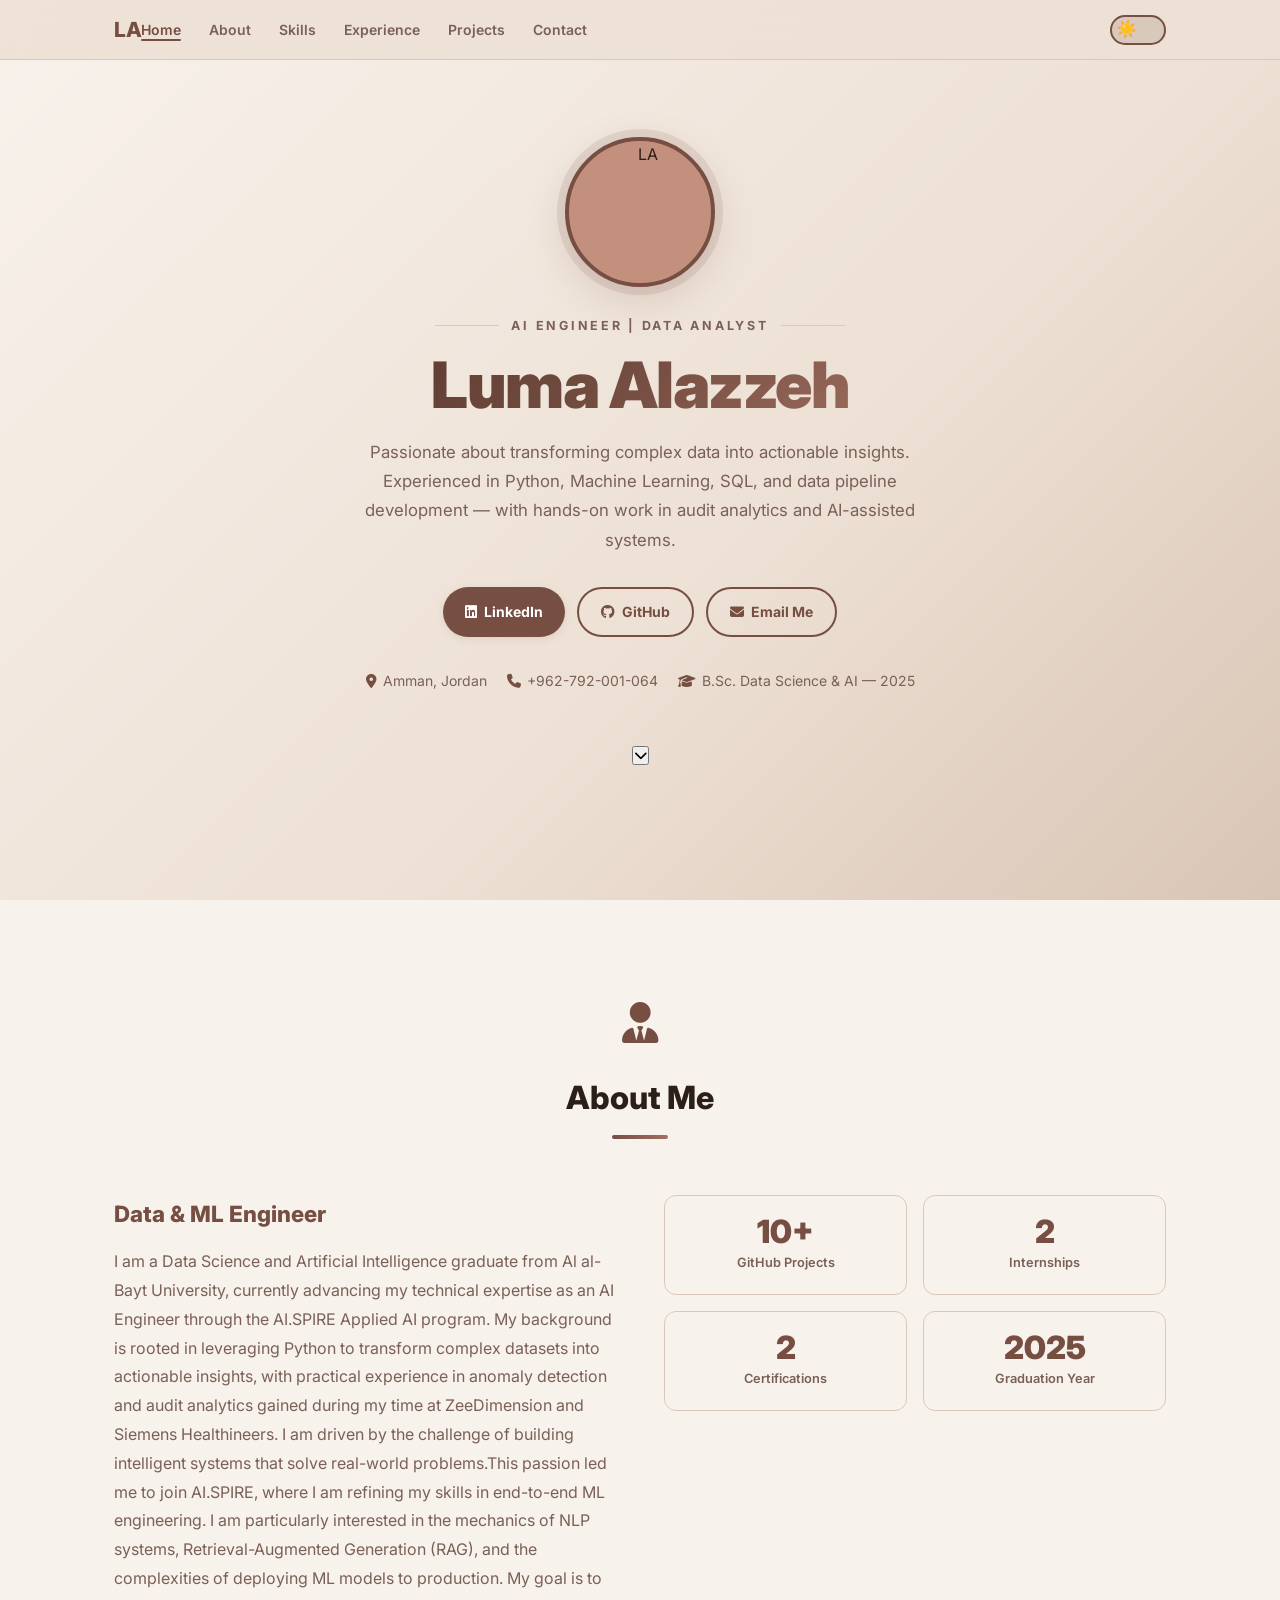
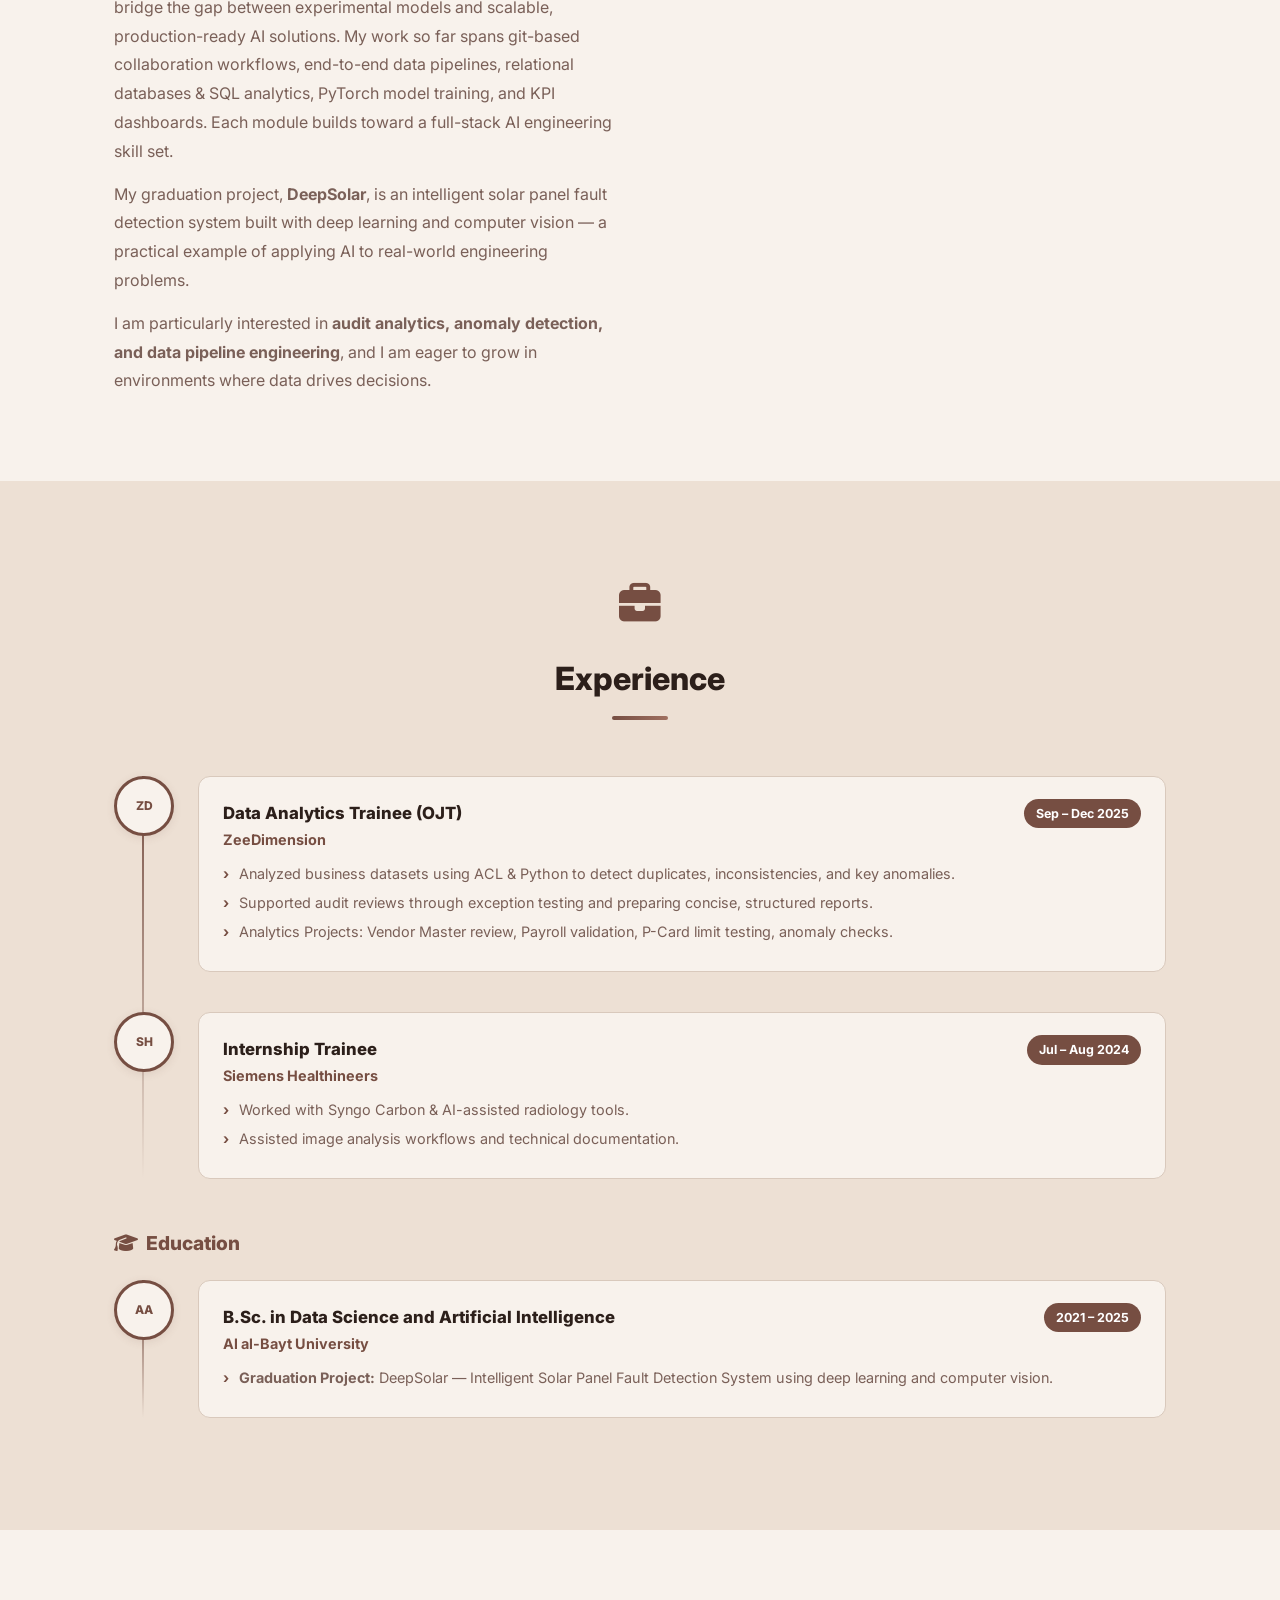
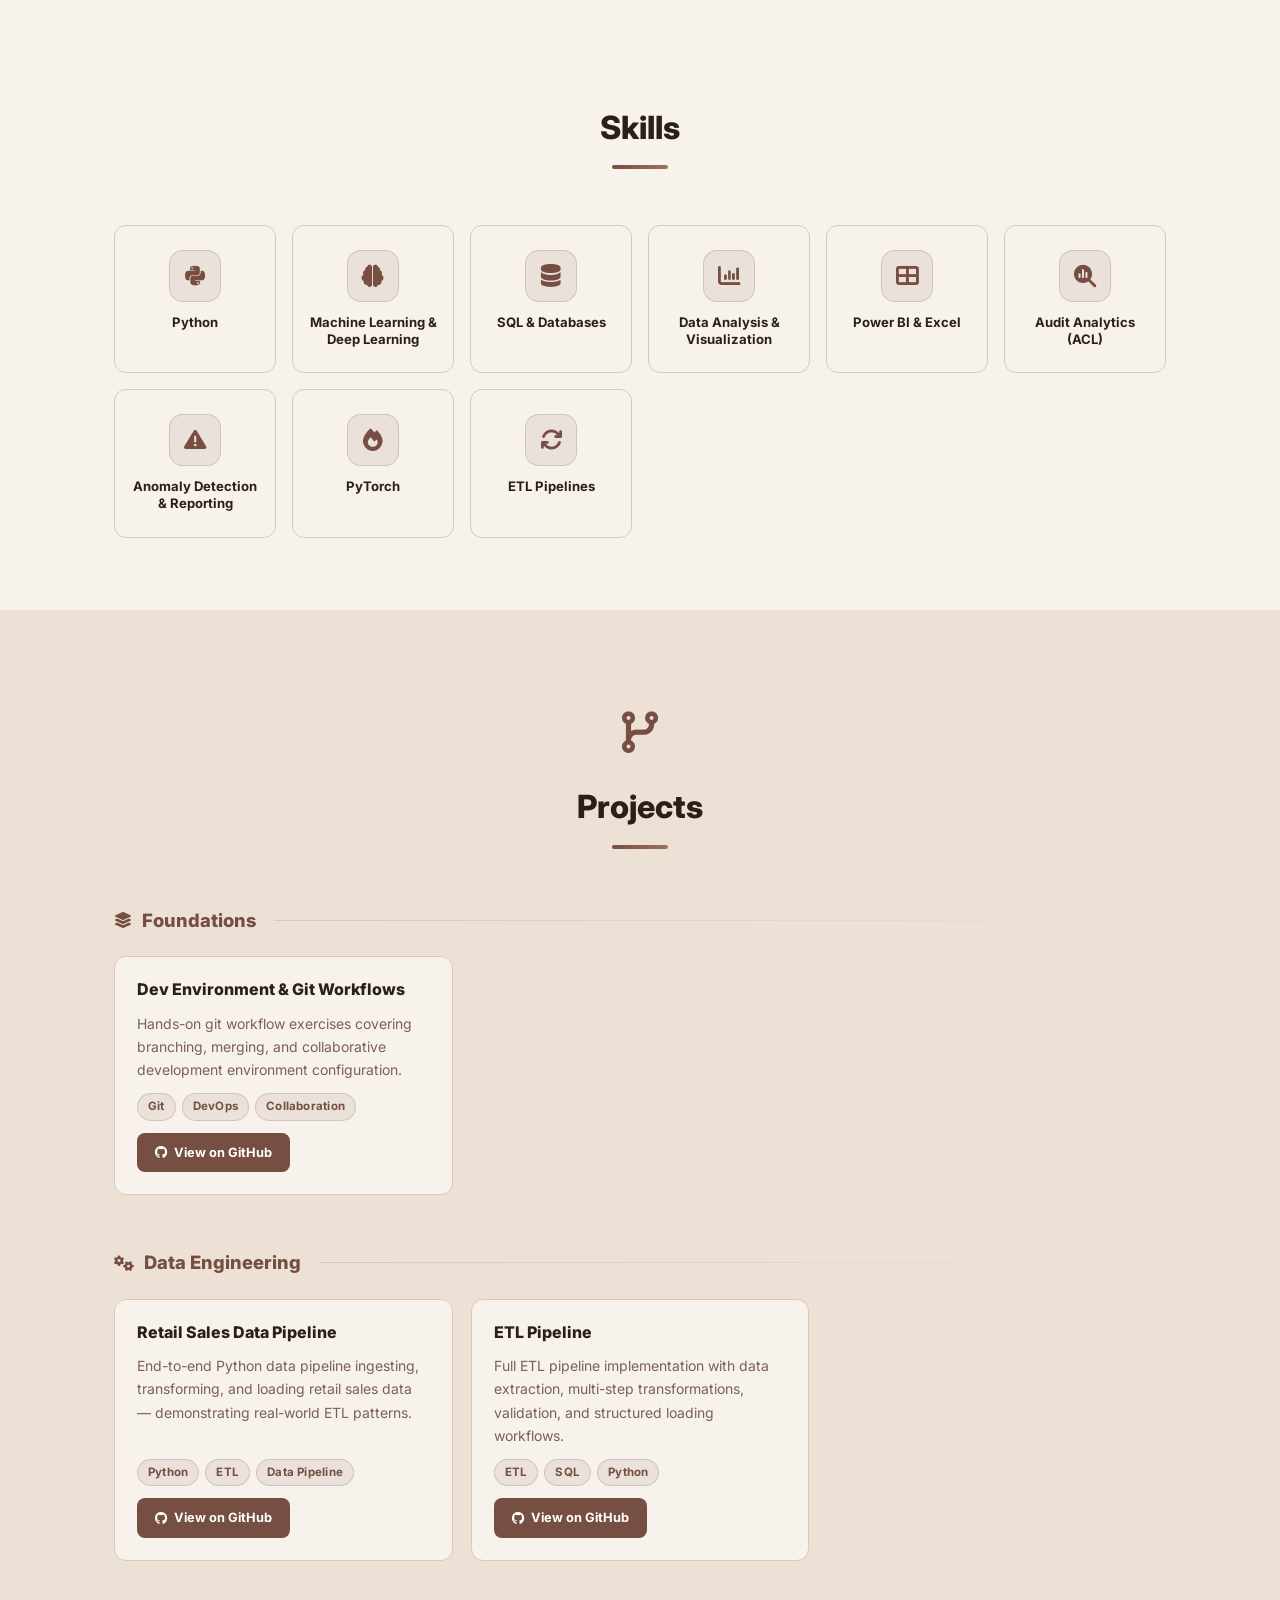
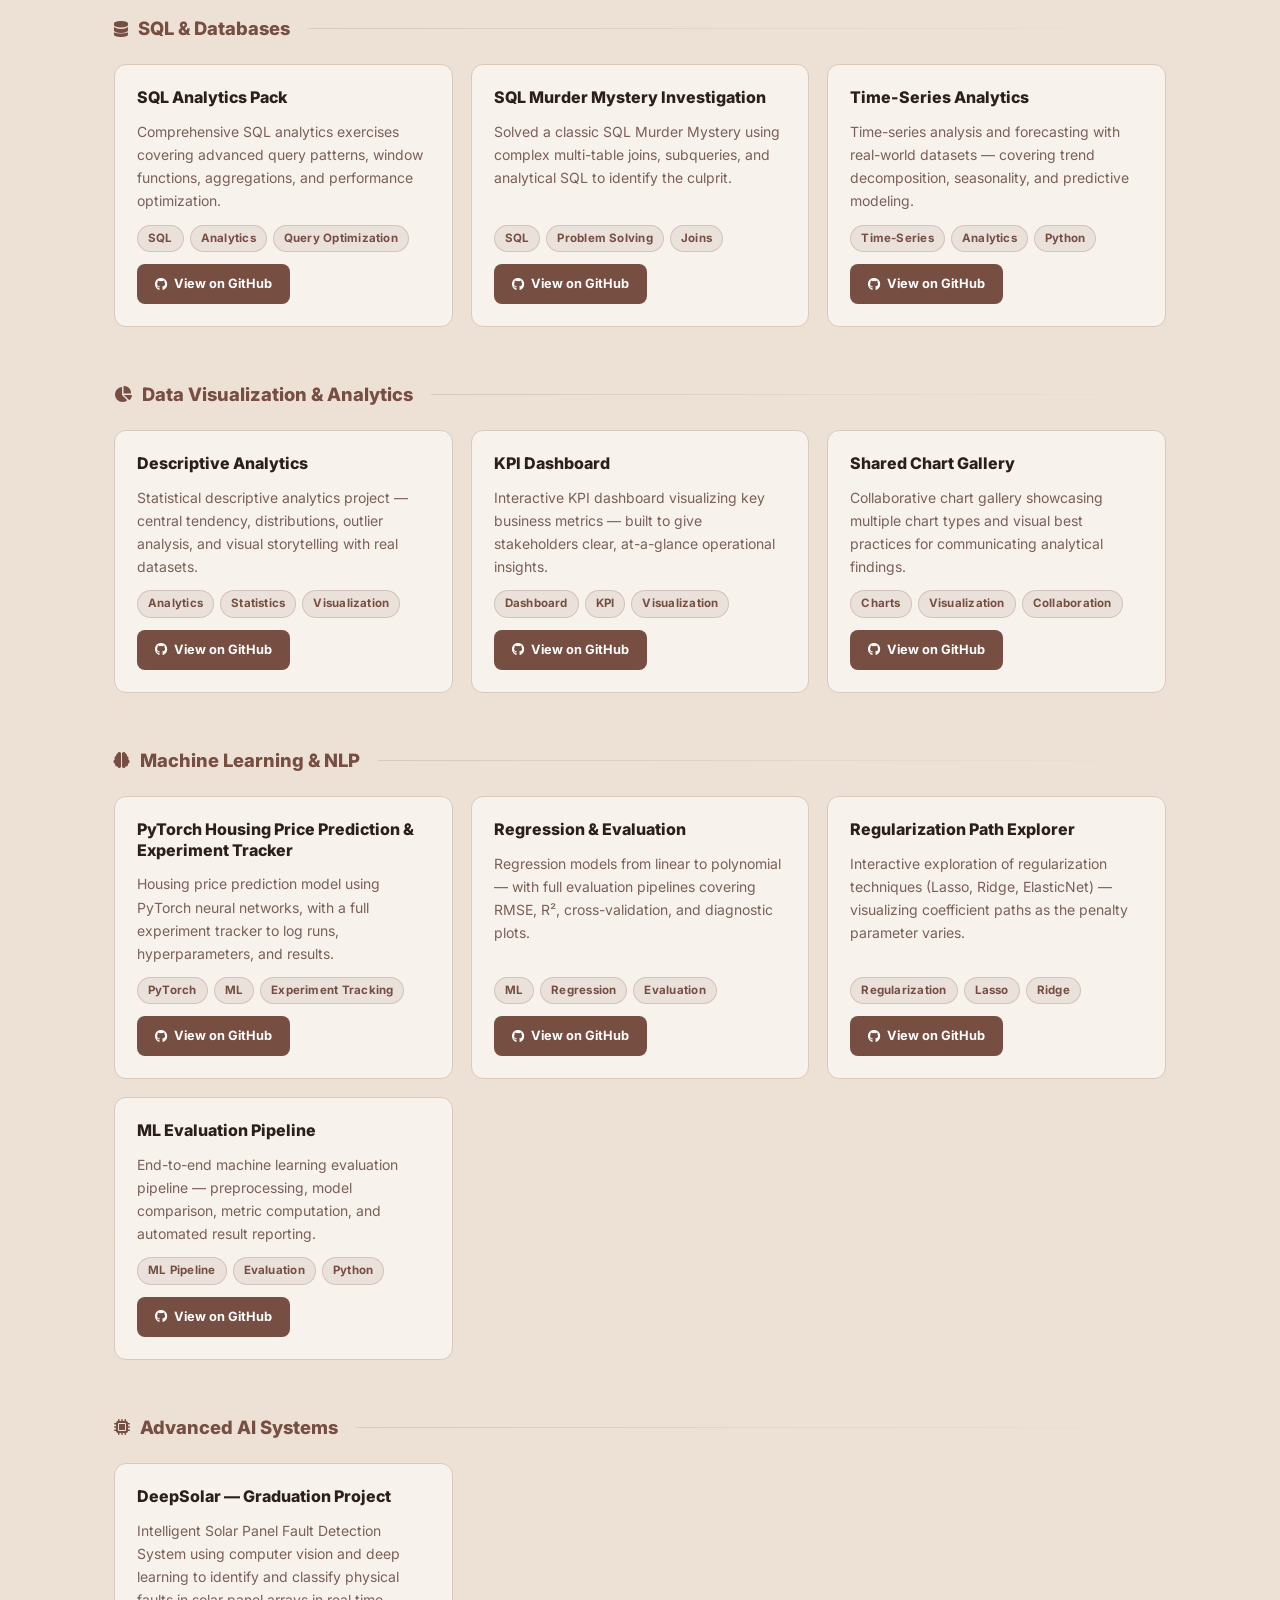
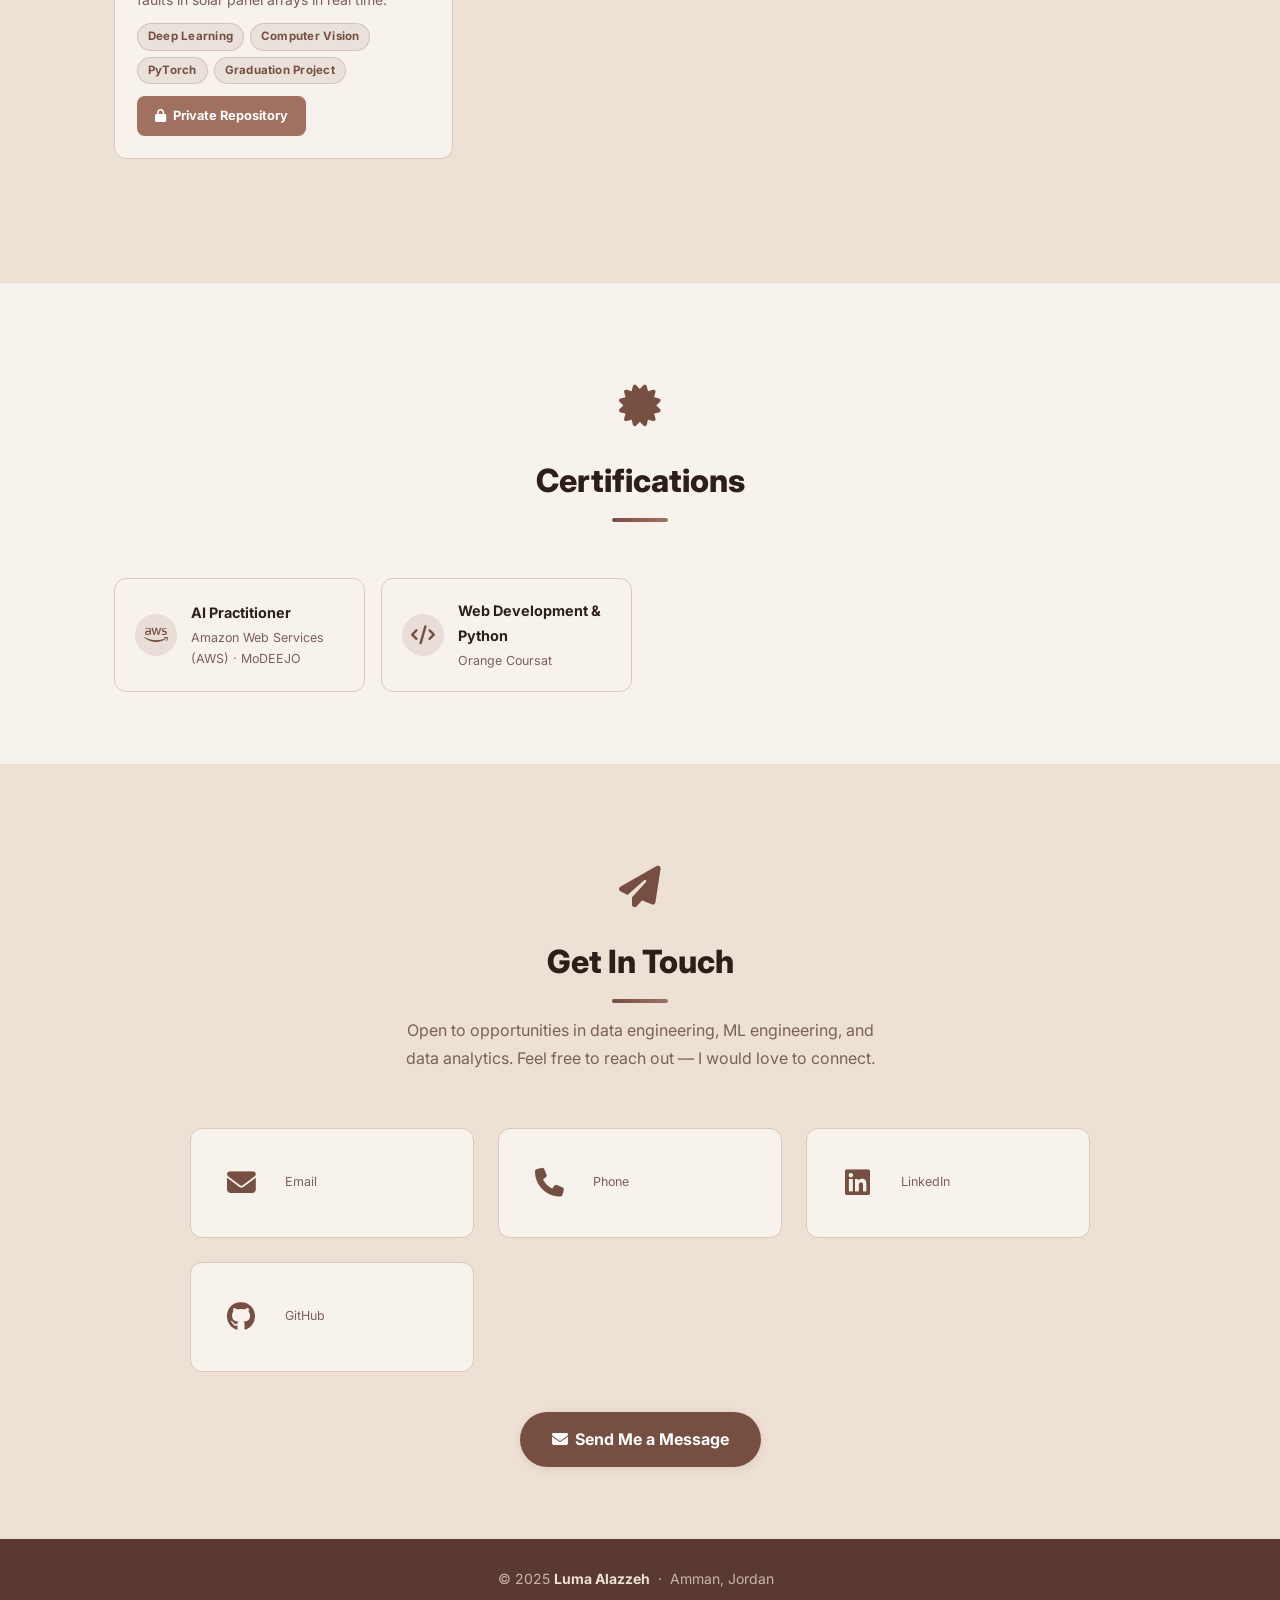
==== commit 6a5050b2: "reverse sections 22" ====
--- a/index.html
+++ b/index.html
@@ -51,11 +51,12 @@
 
       <!-- Profile photo -->
       <div class="profile-wrap reveal">
-      <img
-      src="assets/profile.jpg"
-      alt="Luma Alazzeh"
-      class="profile-photo"
-       />
+        <img
+          src="LumaAlazzeh.png"
+          alt="Luma Alazzeh"
+          class="profile-photo"
+          onerror="this.style.background='#c4907e';this.alt='LA'"
+        />
       </div>
 
       <!-- Headline -->
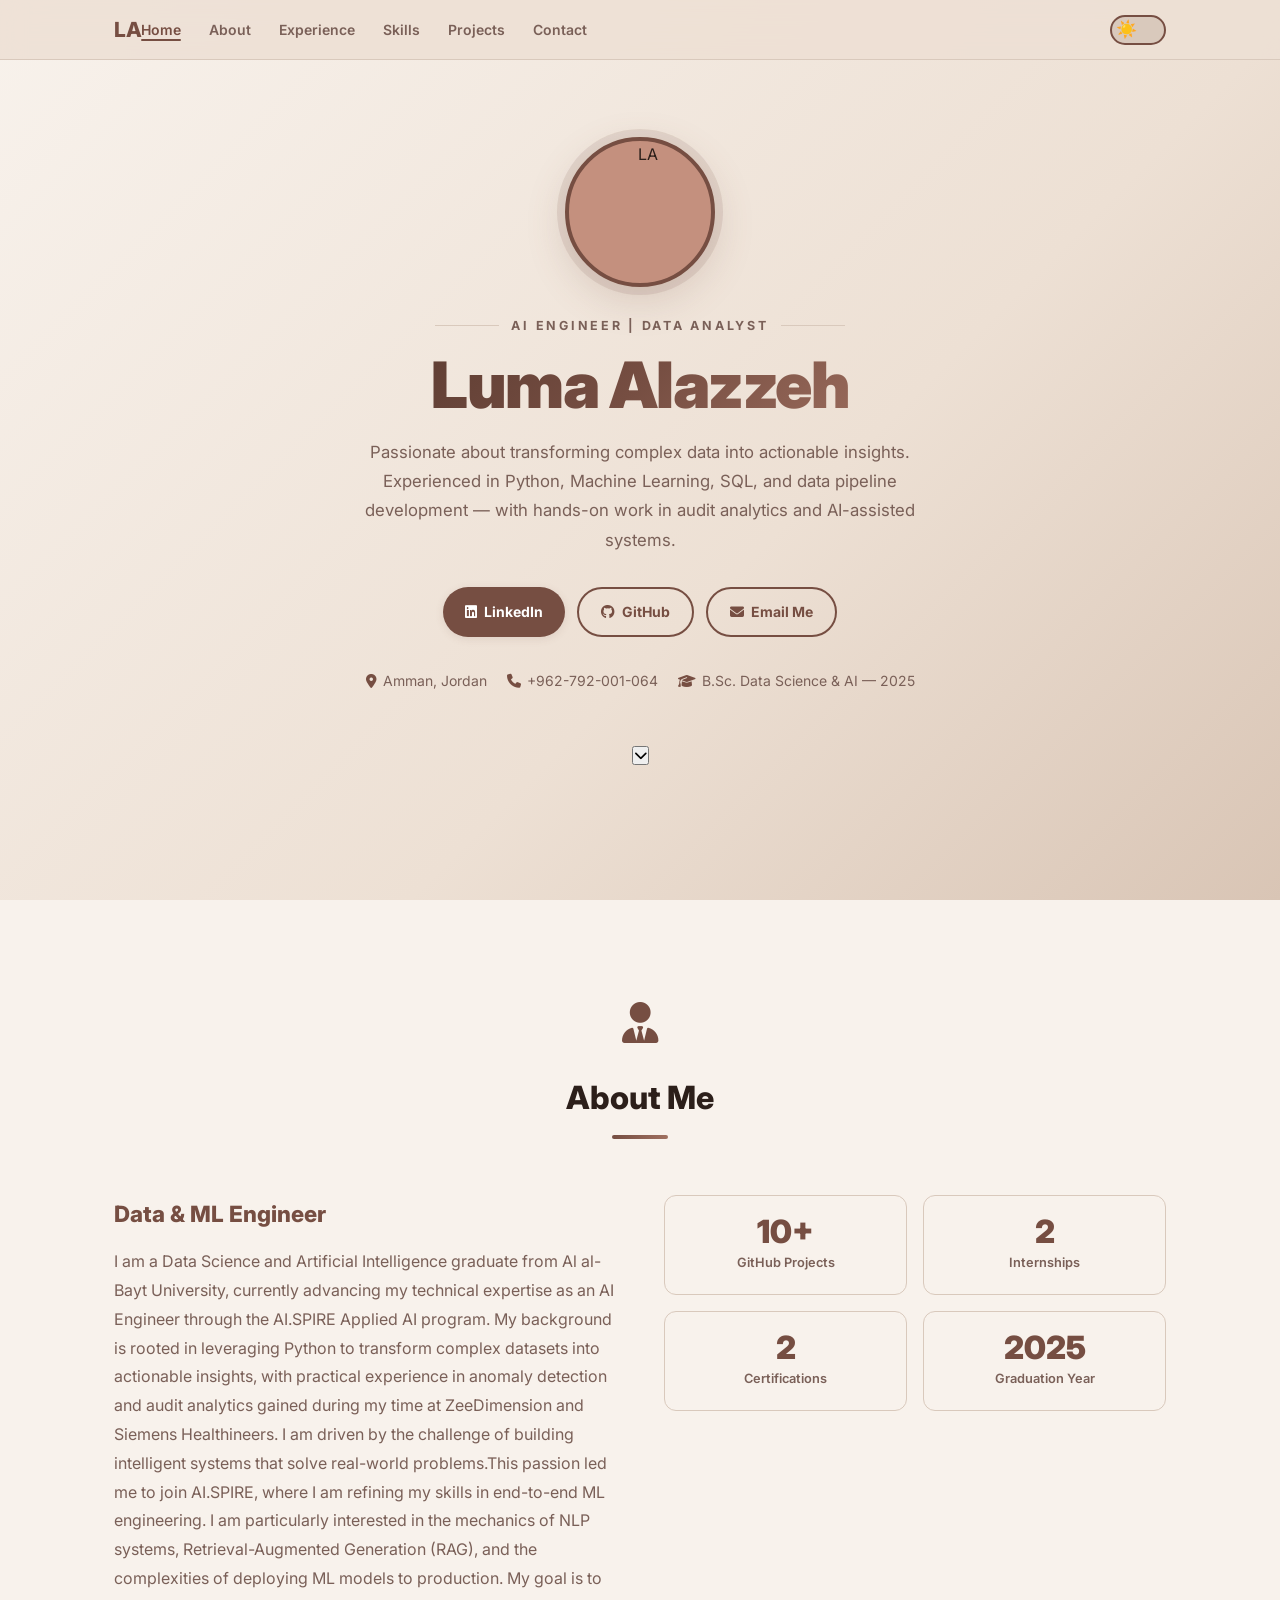
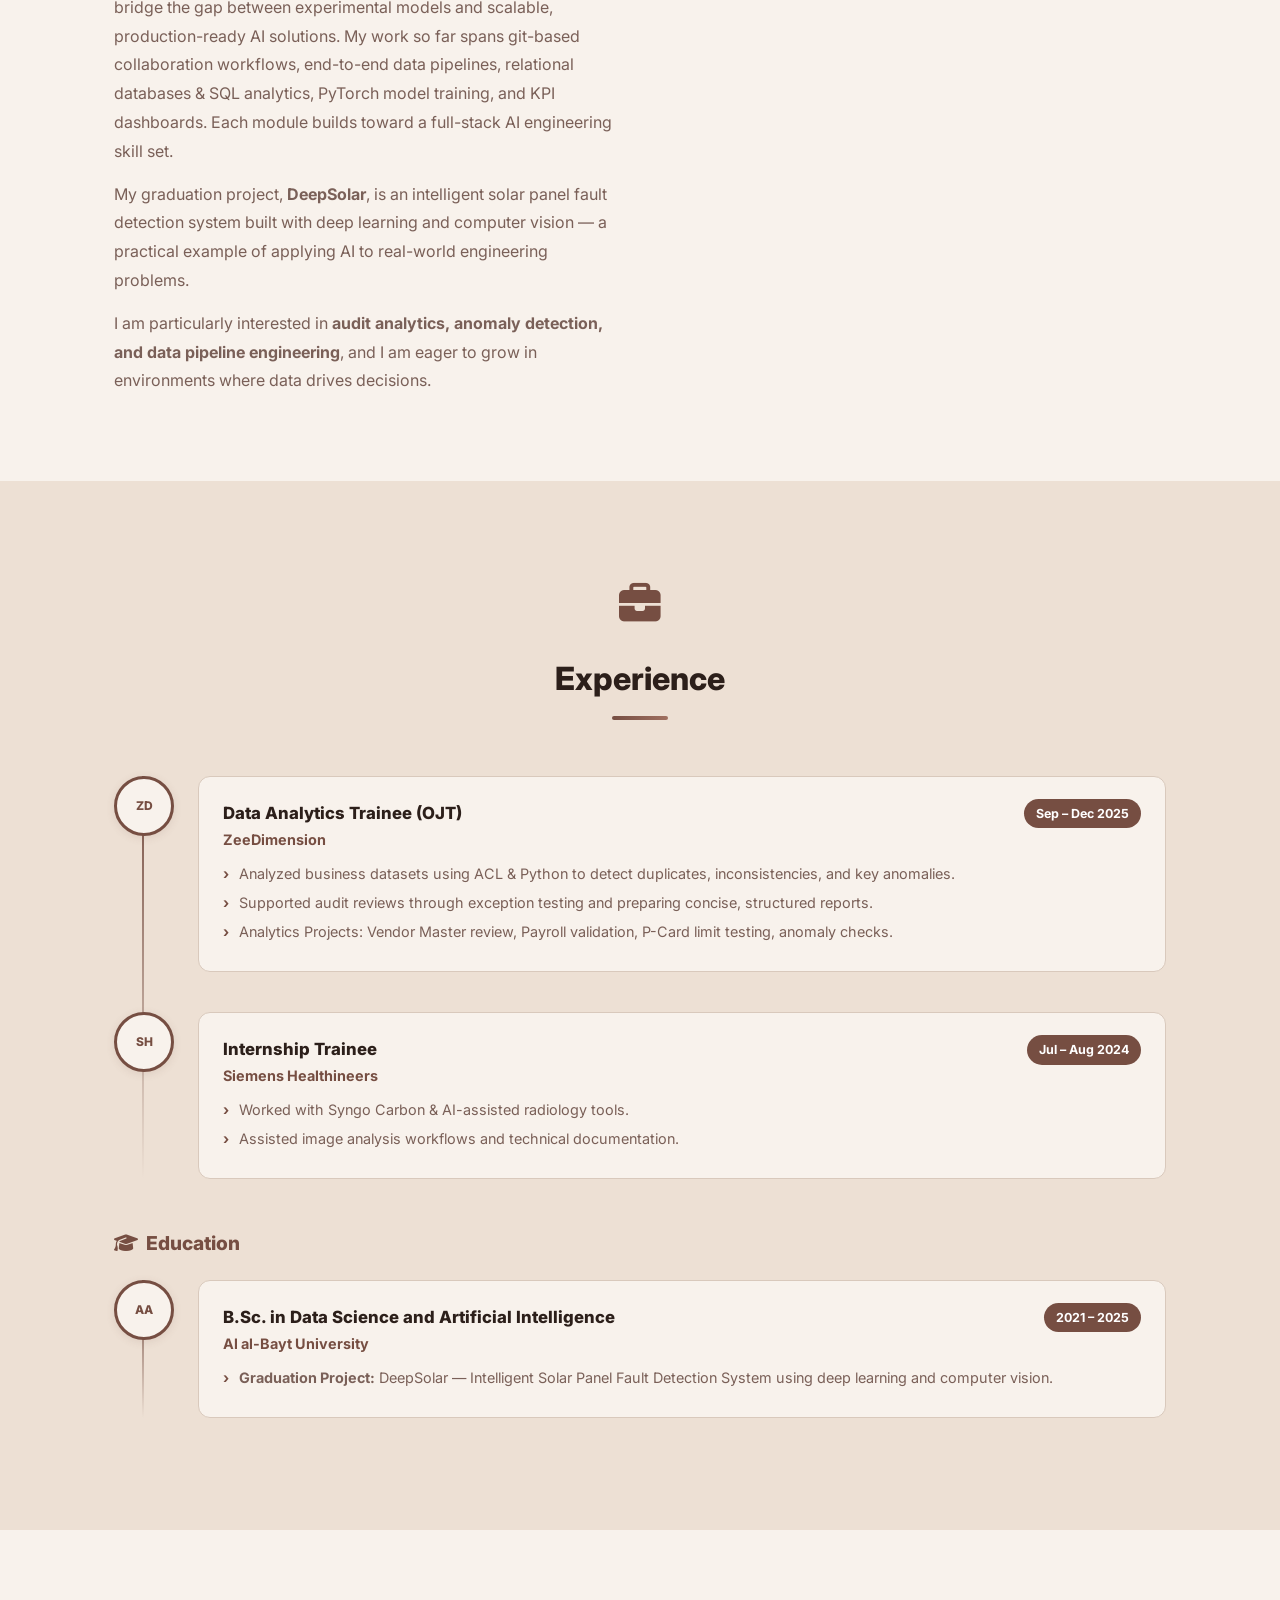
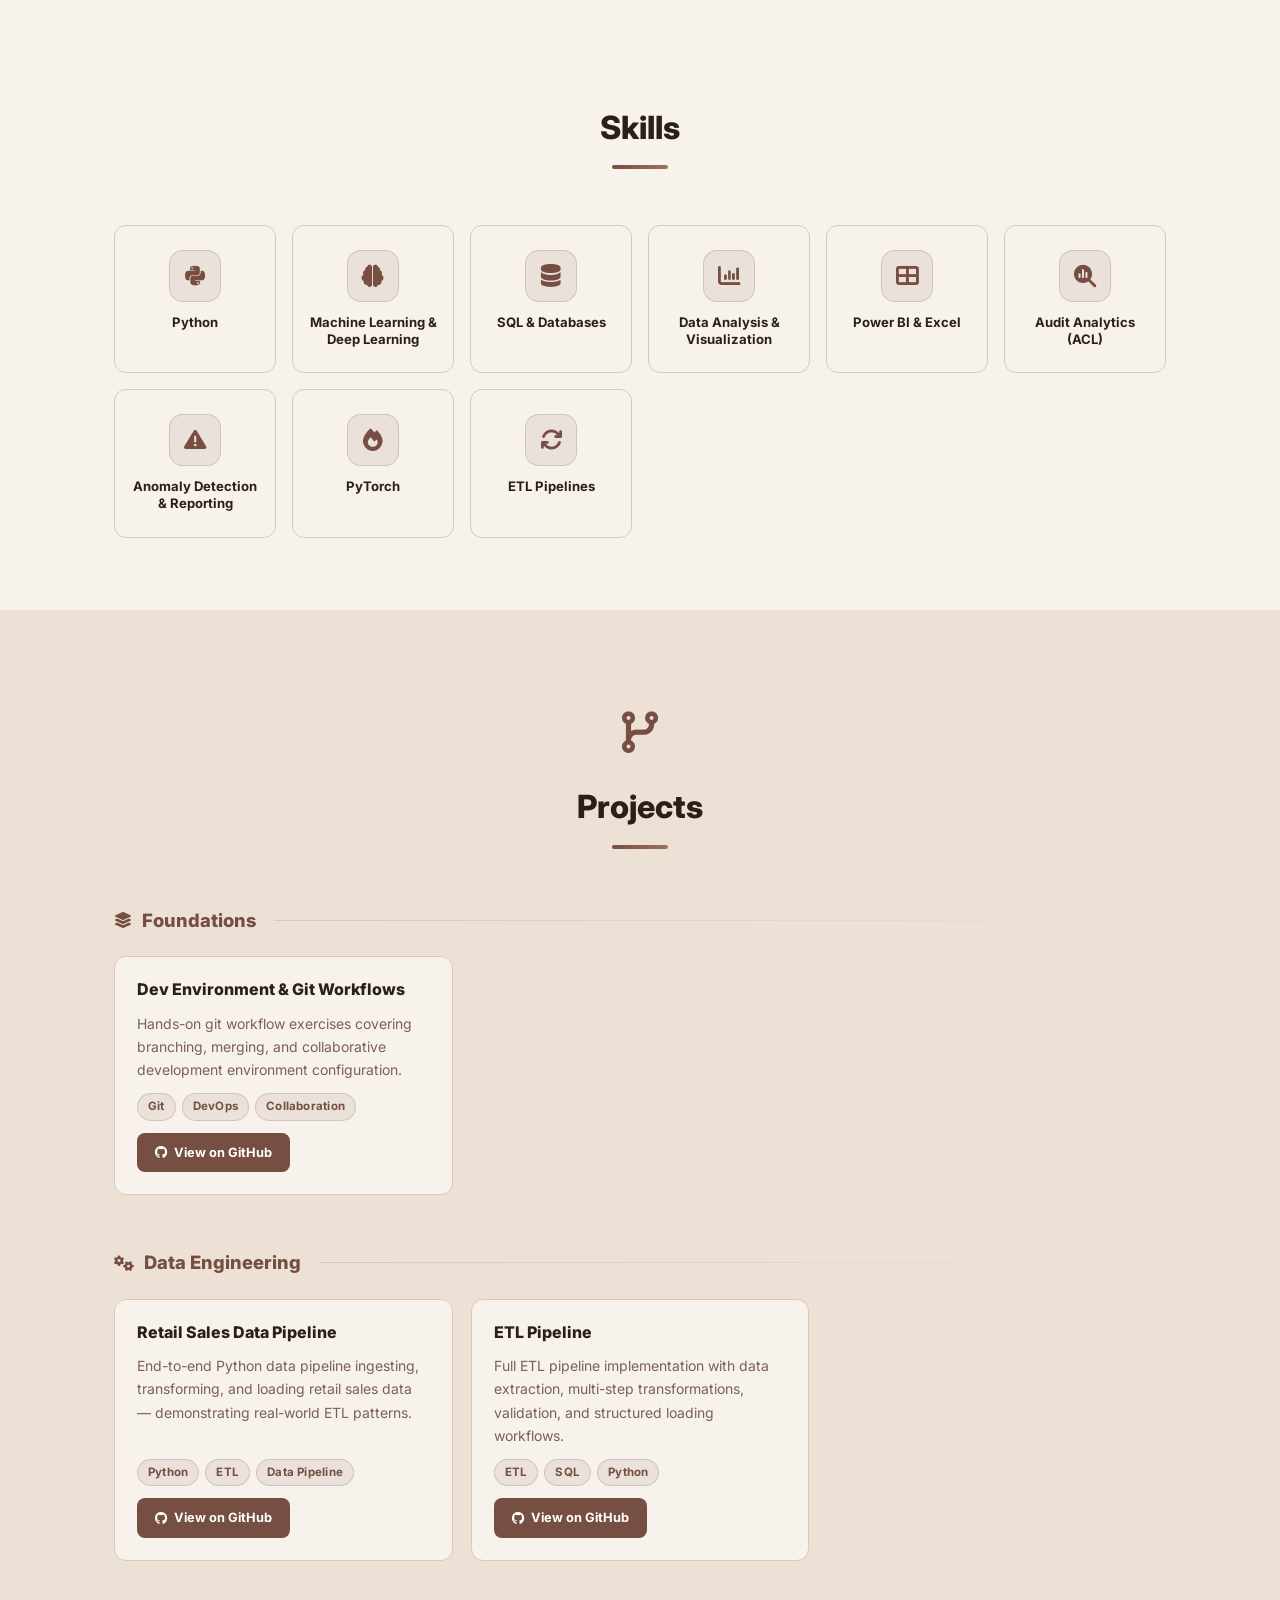
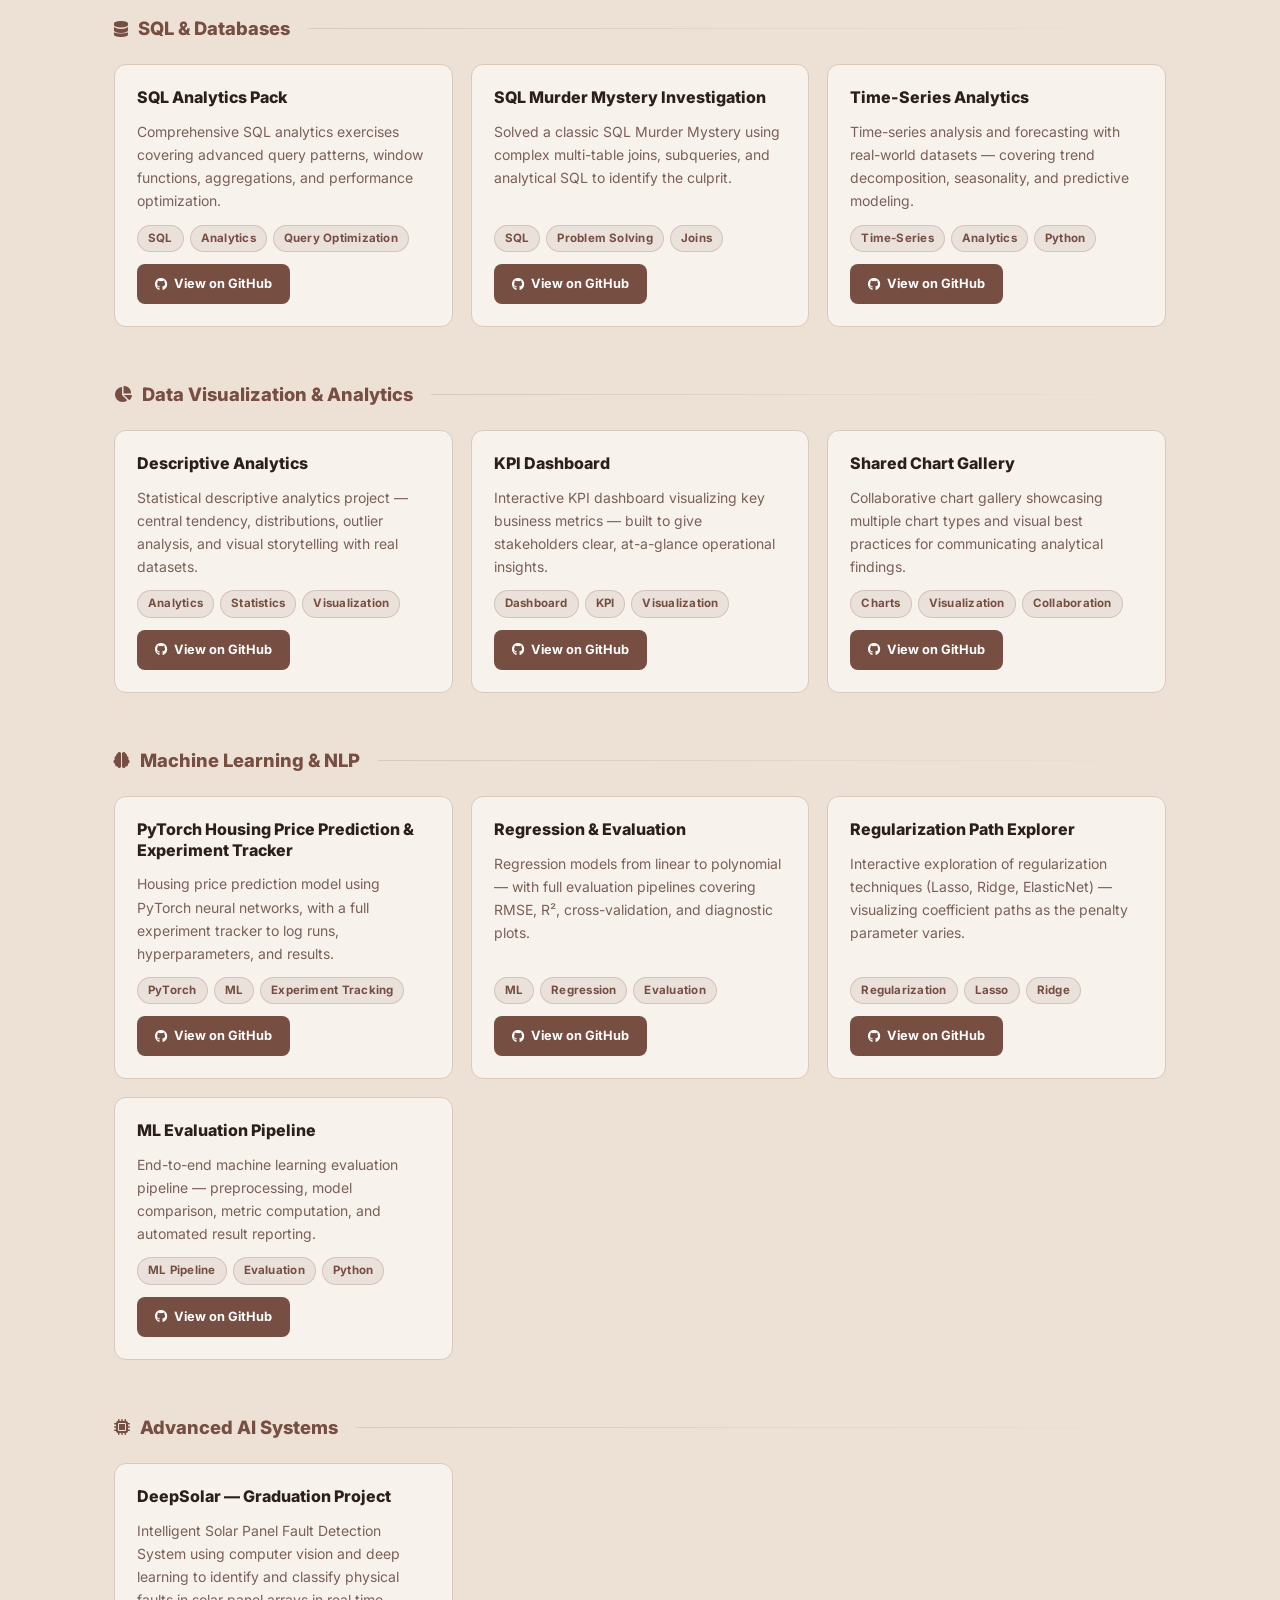
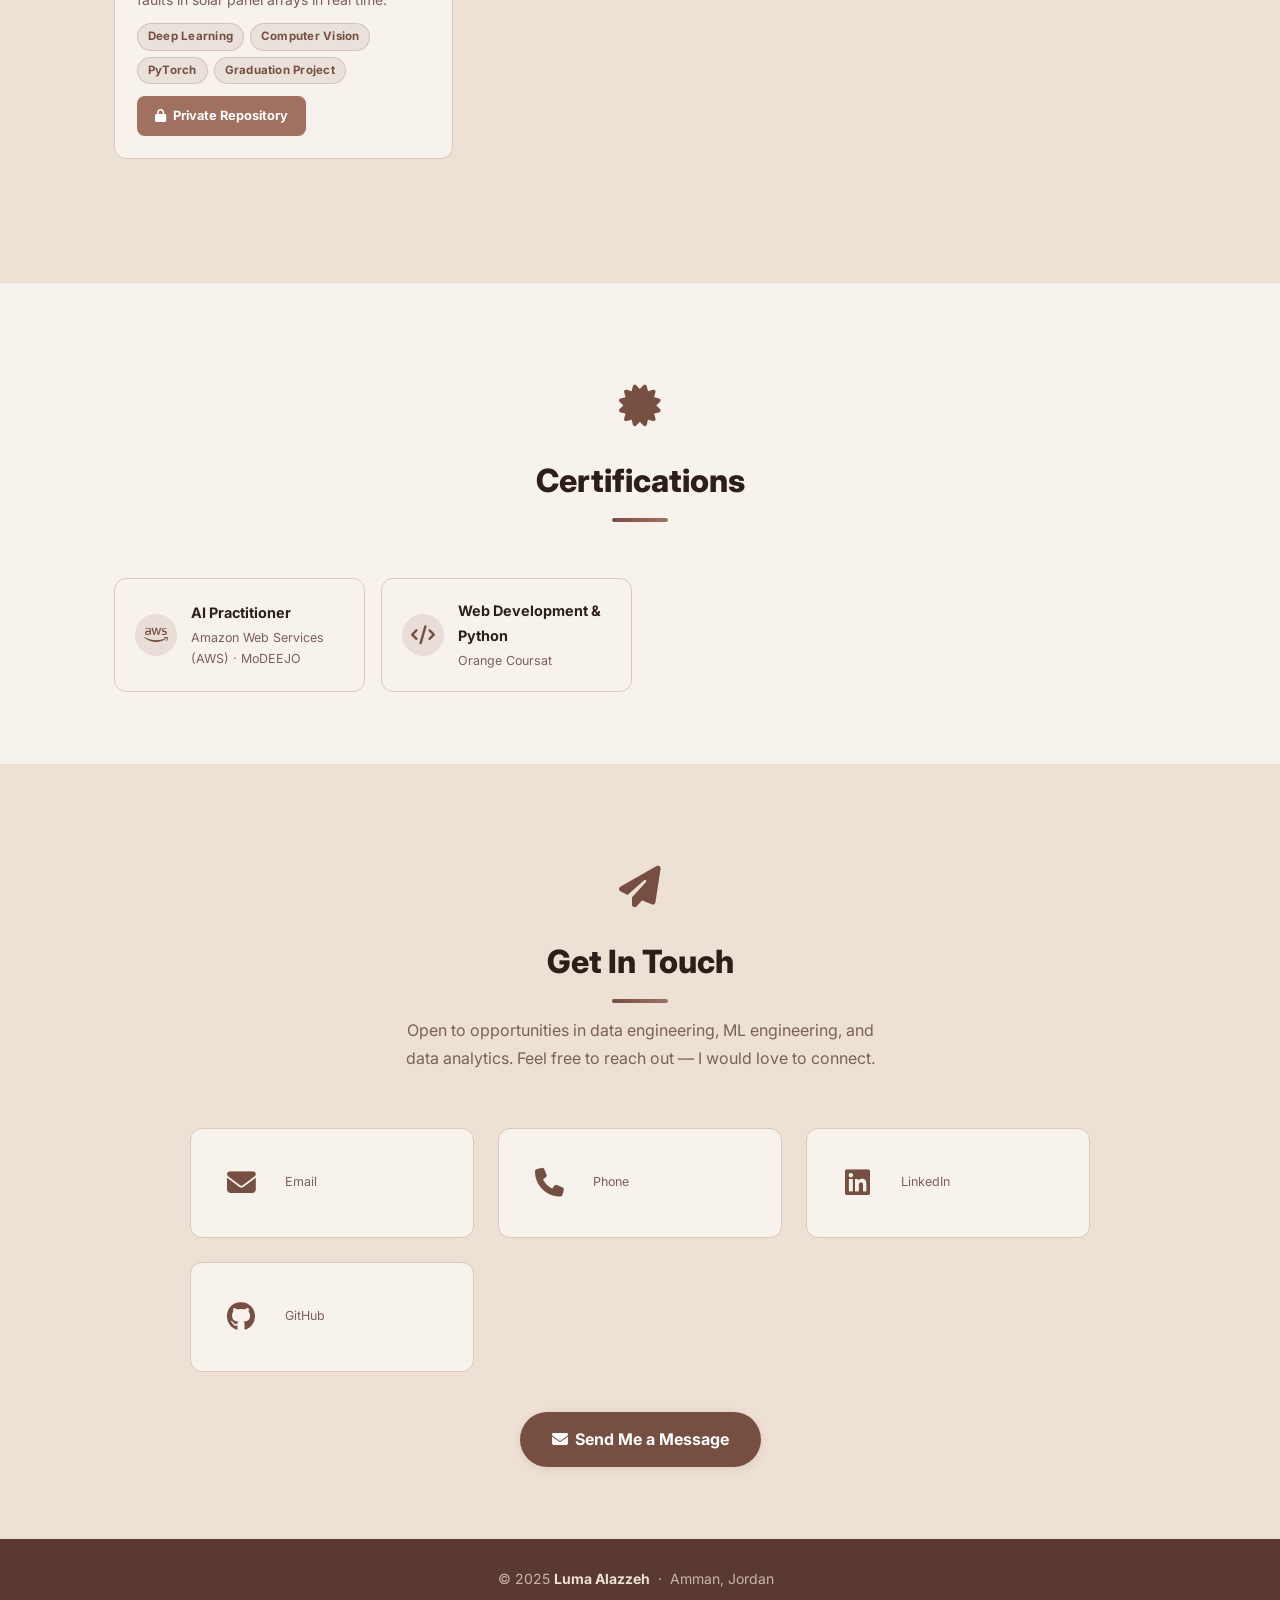
==== commit 216d1530: "improve sections 2" ====
--- a/index.html
+++ b/index.html
@@ -28,8 +28,8 @@
     <ul class="nav-links">
       <li><a href="#hero">Home</a></li>
       <li><a href="#about">About</a></li>
+      <li><a href="#experience">Experience</a></li>
       <li><a href="#skills">Skills</a></li>
-      <li><a href="#experience">Experience</a></li>
       <li><a href="#projects">Projects</a></li>
       <li><a href="#contact">Contact</a></li>
     </ul>
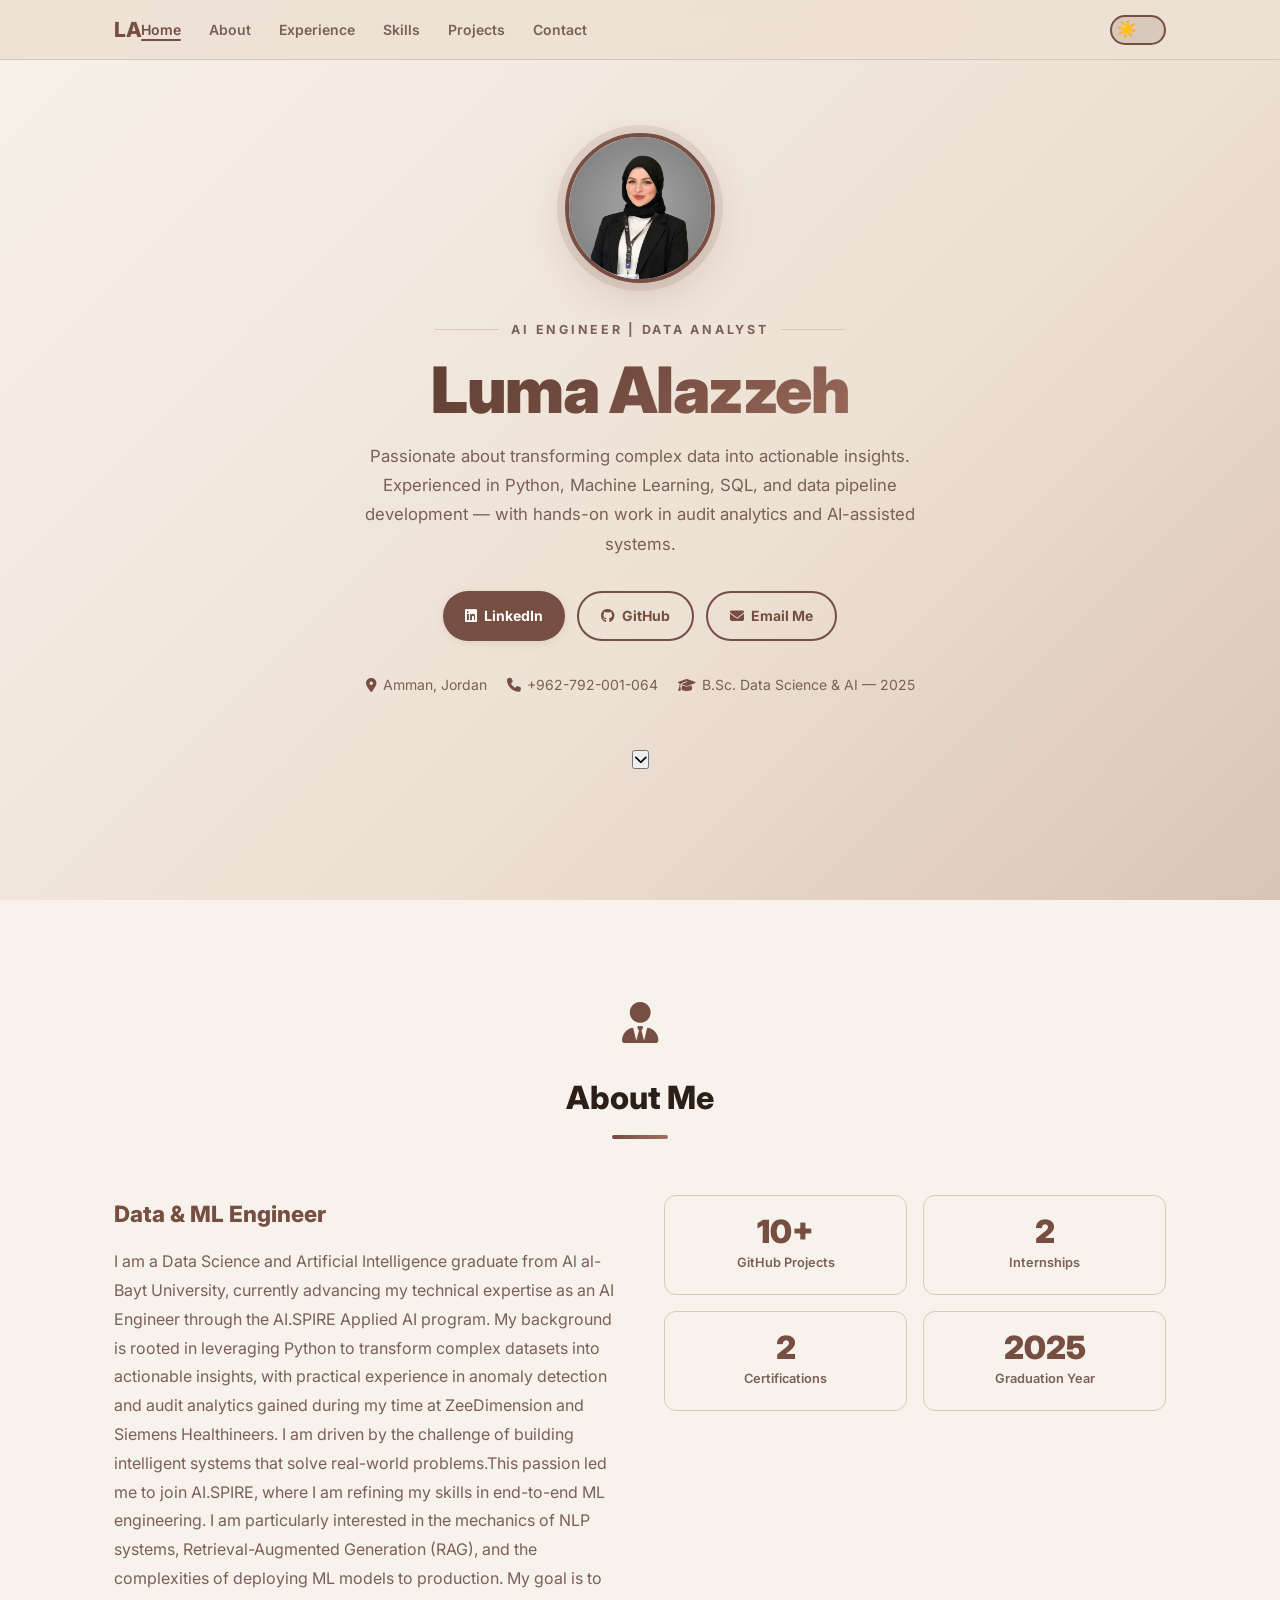
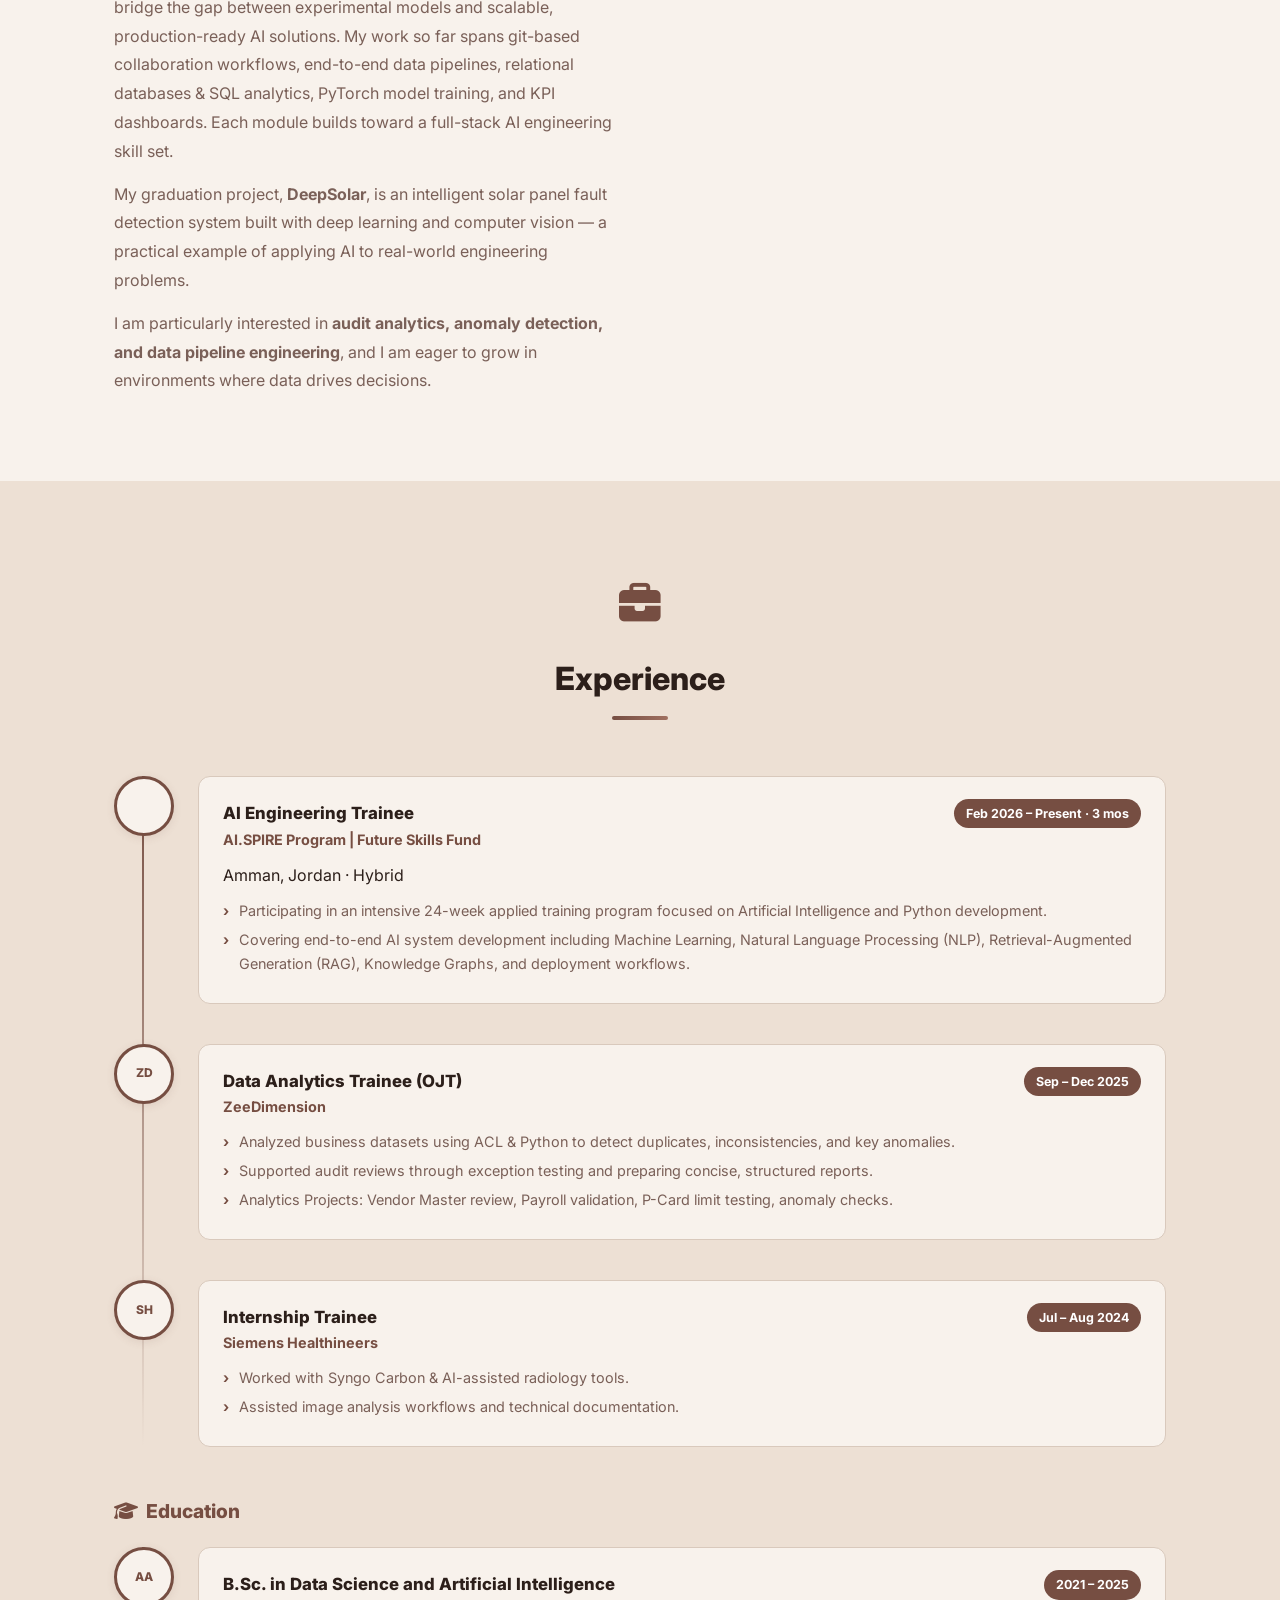
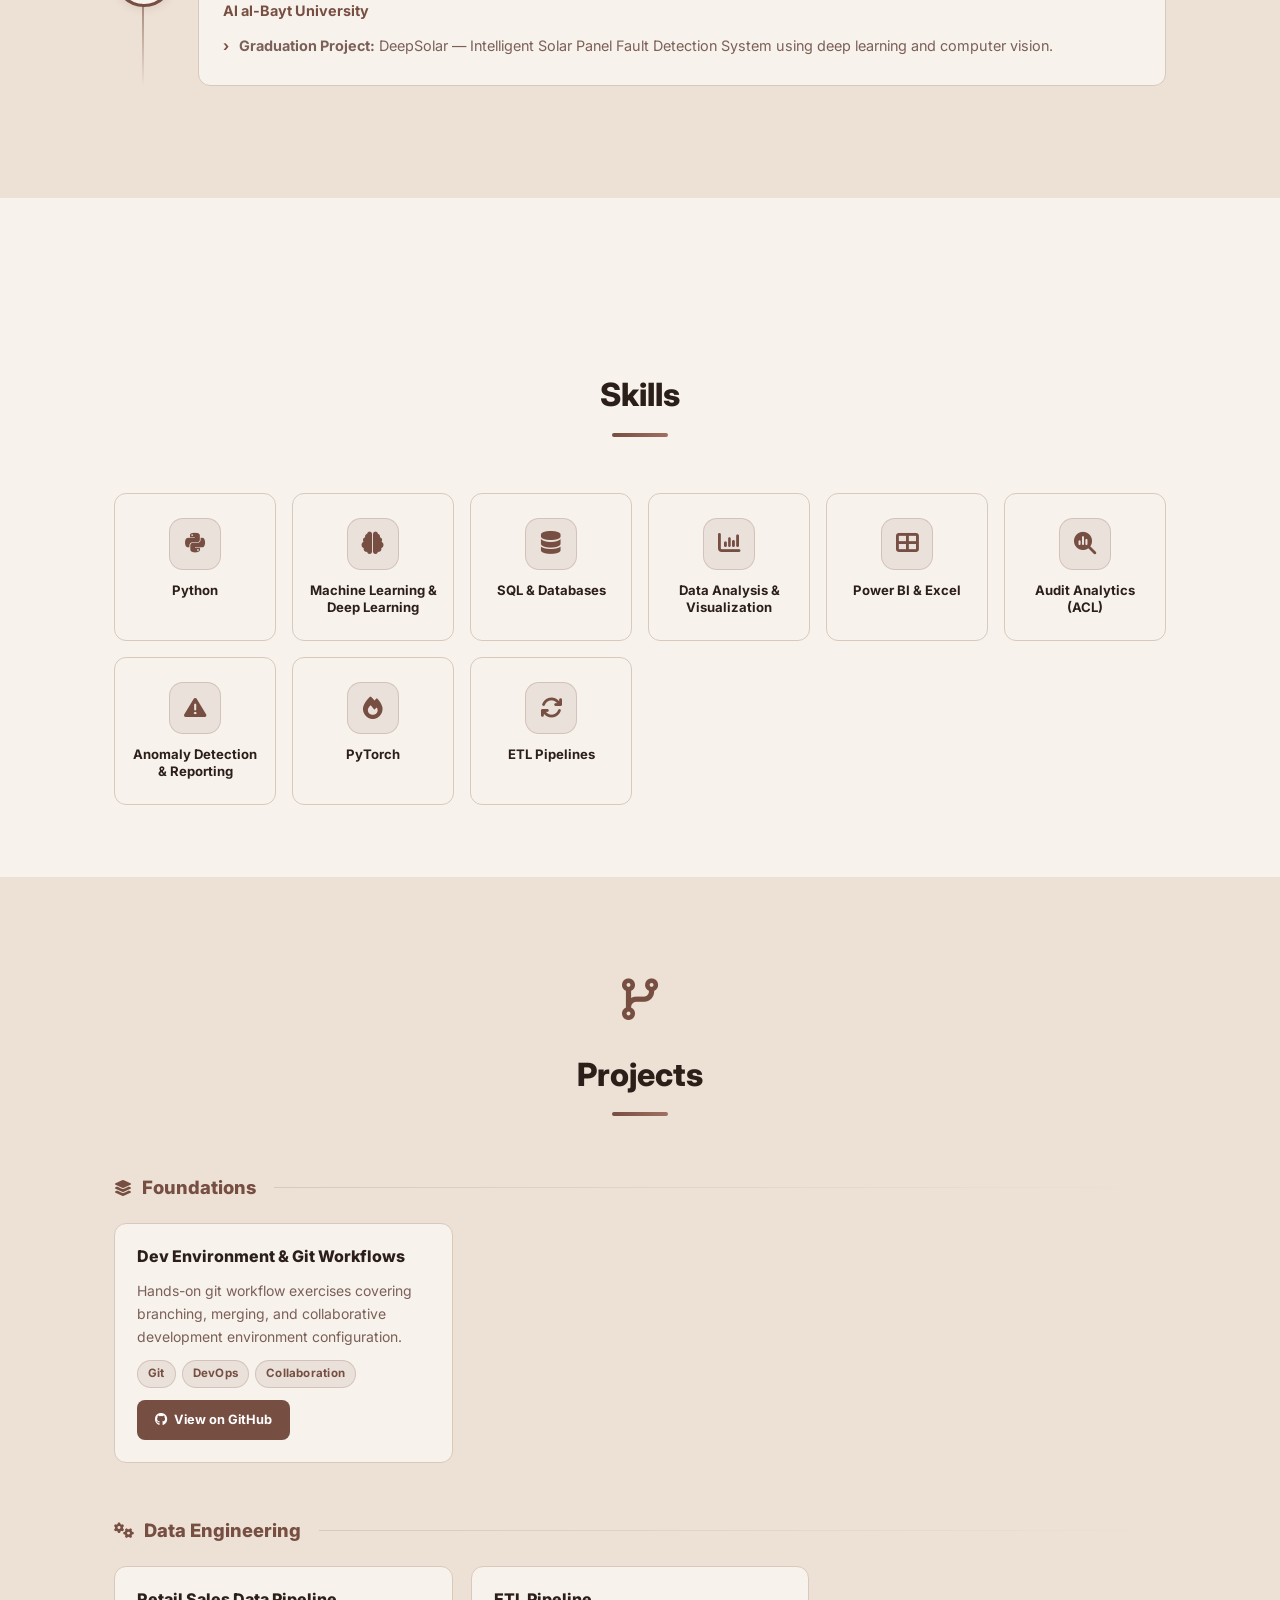
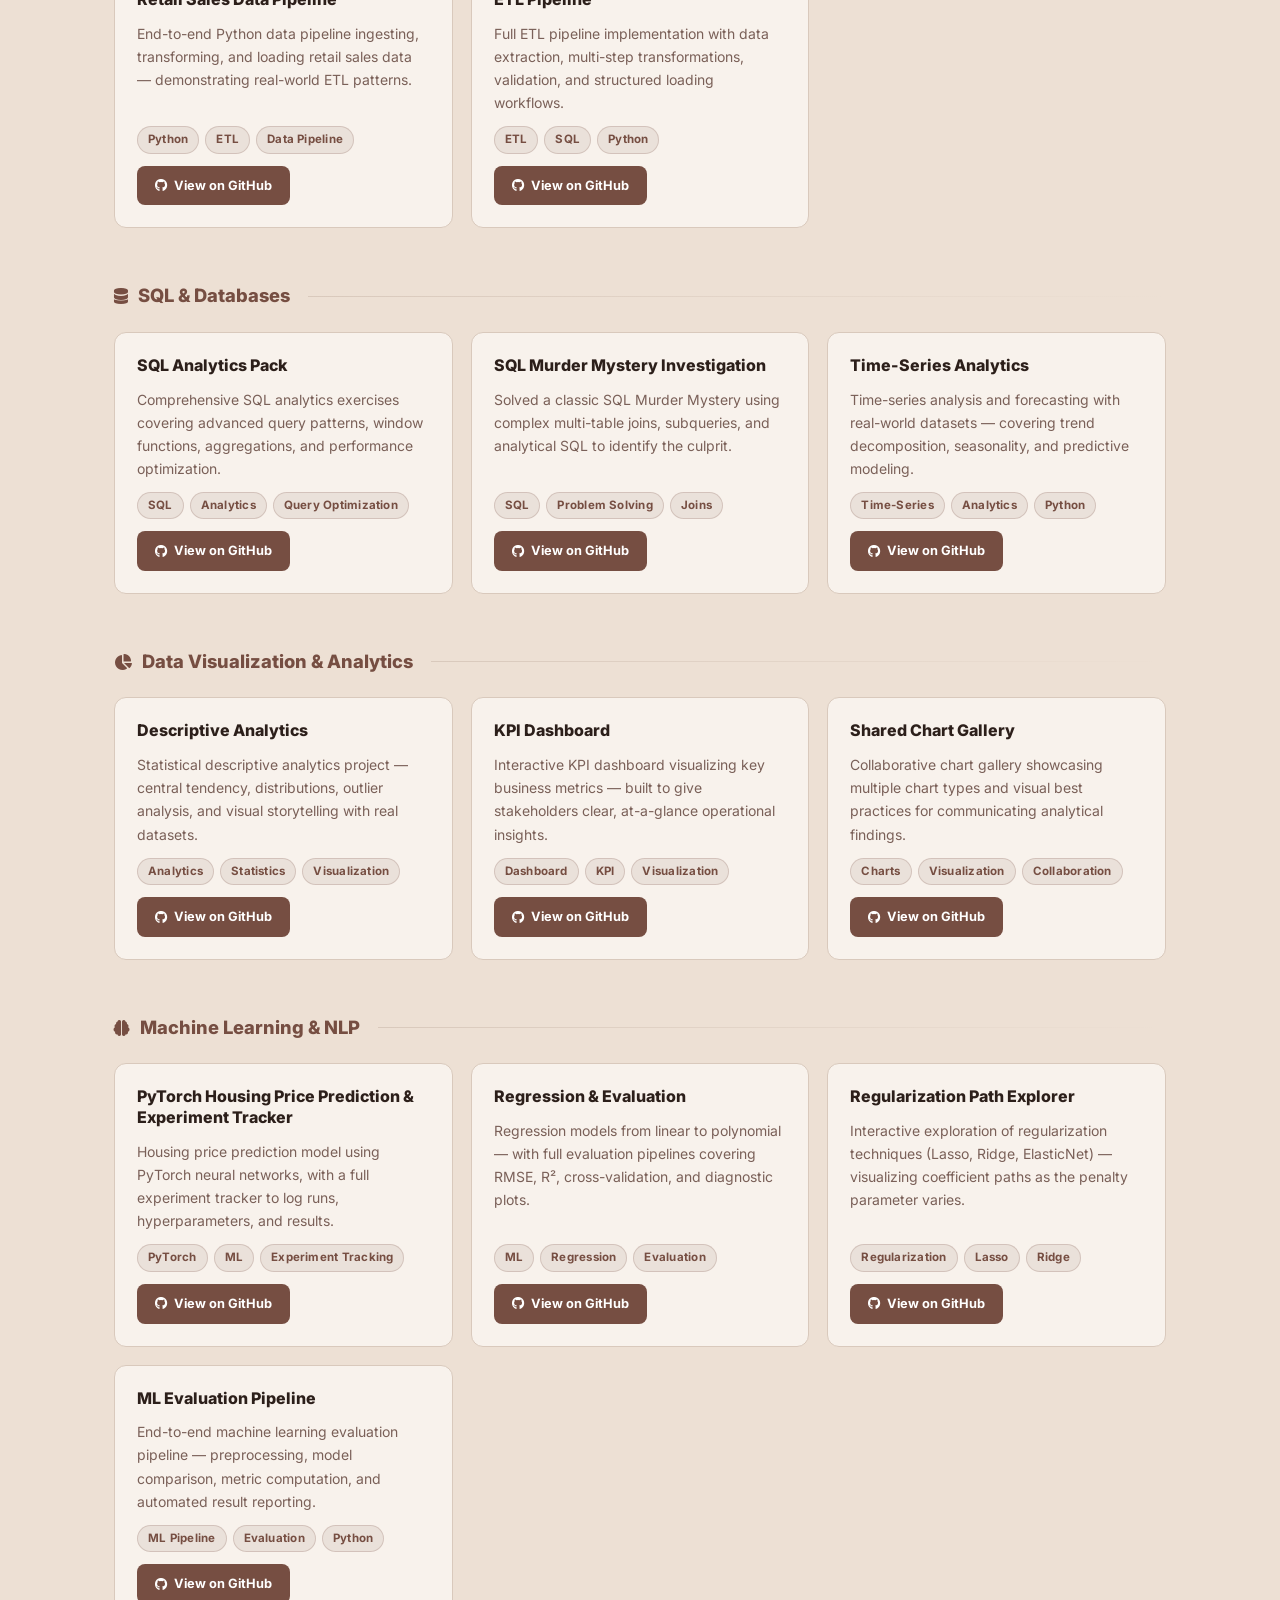
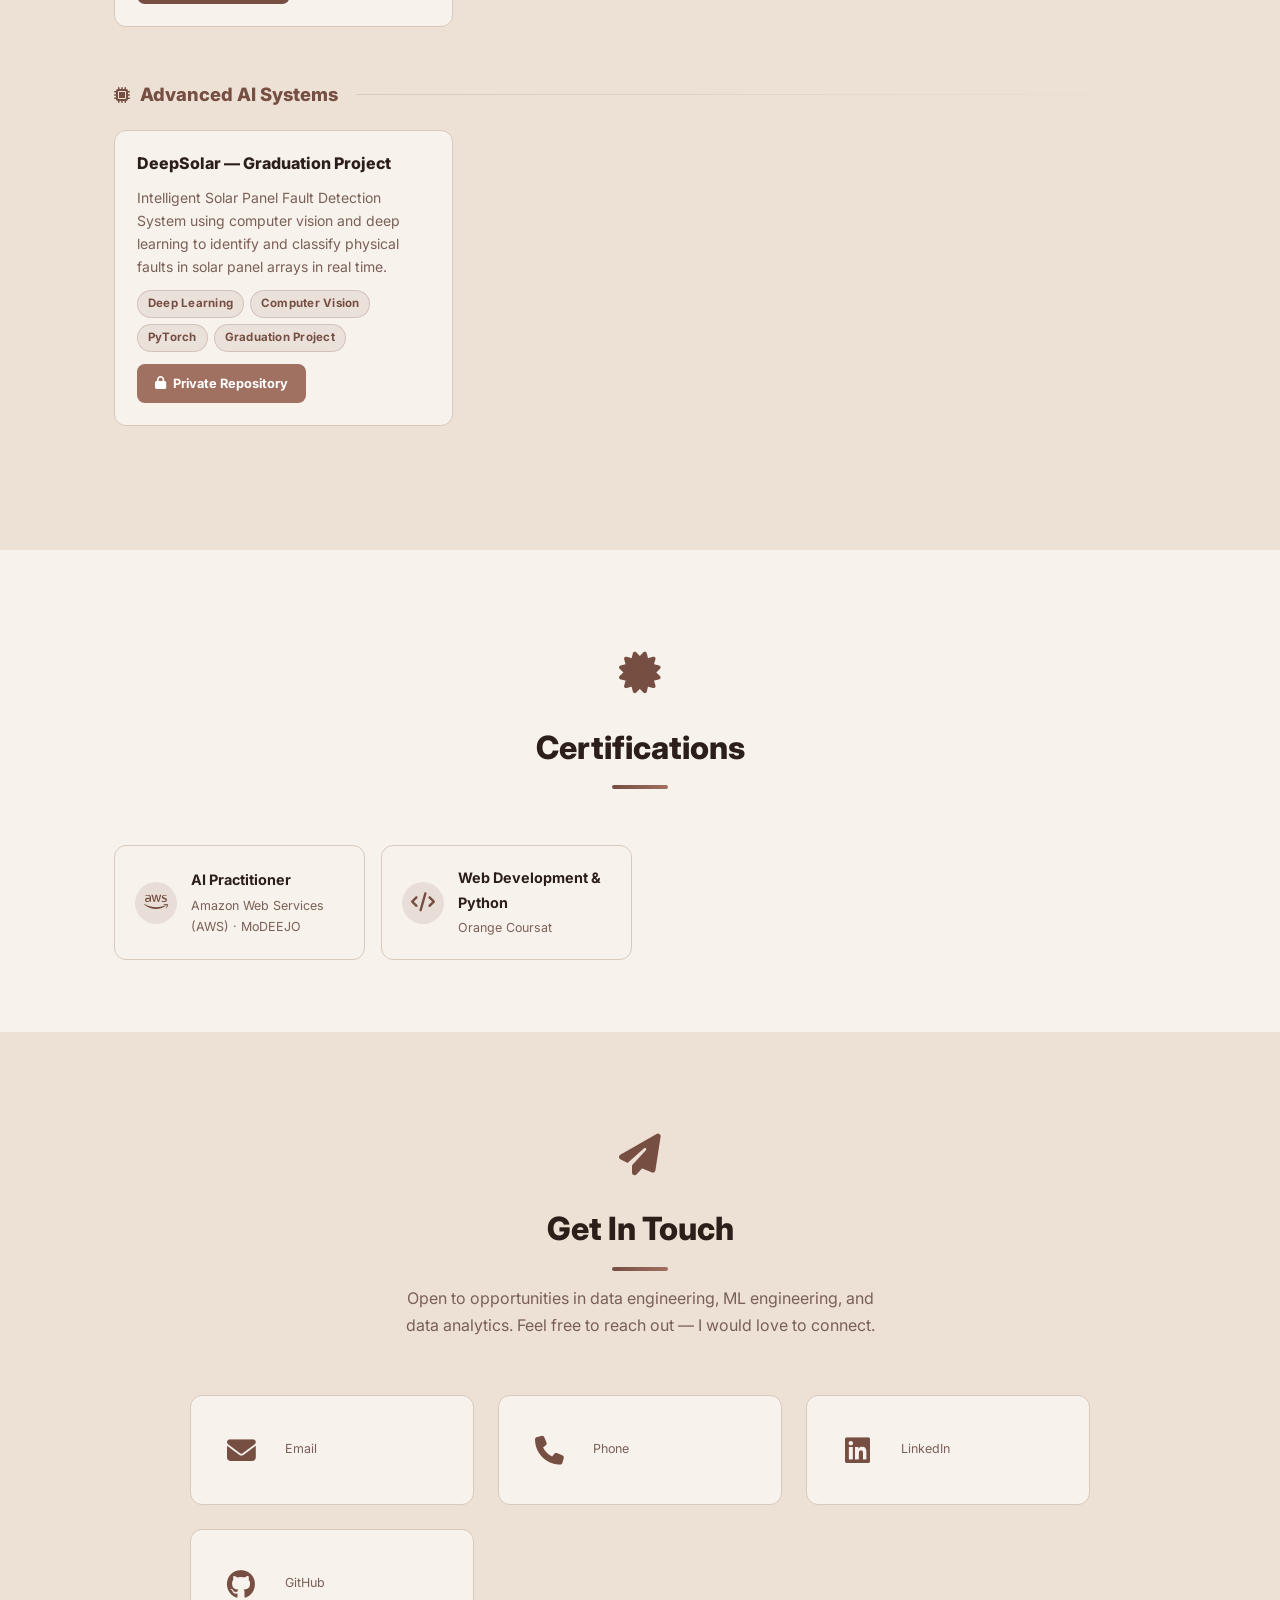
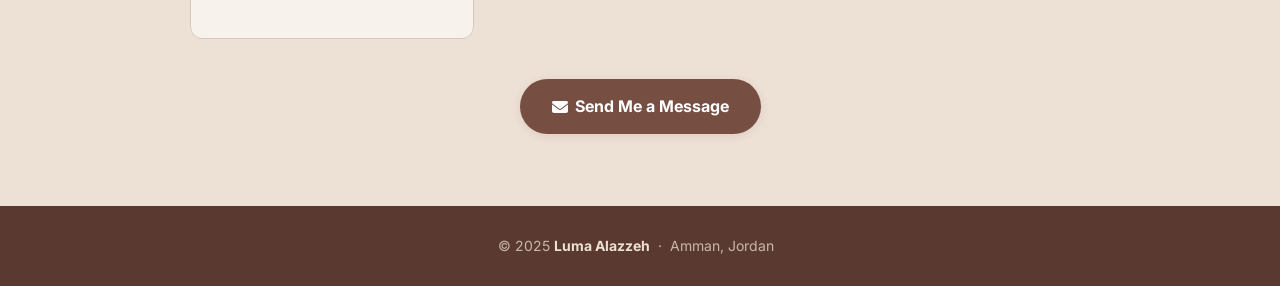
==== commit c943174c: "Update another experience" ====
--- a/index.html
+++ b/index.html
@@ -173,7 +173,29 @@
       </div>
 
       <div class="timeline">
-
+<!-- AI Engineering Trainee -->
+      <div class="timeline-item reveal">
+        <div class="timeline-dot">
+          <div class="dot-initials" style="display:none">AI</div>
+        </div>
+
+        <div class="timeline-content">
+          <div class="job-header">
+            <div>
+              <div class="job-title">AI Engineering Trainee</div>
+              <div class="job-company">AI.SPIRE Program | Future Skills Fund</div>
+            </div>
+            <span class="job-period">Feb 2026 – Present · 3 mos</span>
+          </div>
+
+          <div class="job-location">Amman, Jordan · Hybrid</div>
+
+          <ul class="job-points">
+            <li>Participating in an intensive 24-week applied training program focused on Artificial Intelligence and Python development.</li>
+            <li>Covering end-to-end AI system development including Machine Learning, Natural Language Processing (NLP), Retrieval-Augmented Generation (RAG), Knowledge Graphs, and deployment workflows.</li>
+          </ul>
+        </div>
+      </div>
         <!-- ZeeDimension -->
         <div class="timeline-item reveal">
           <div class="timeline-dot">
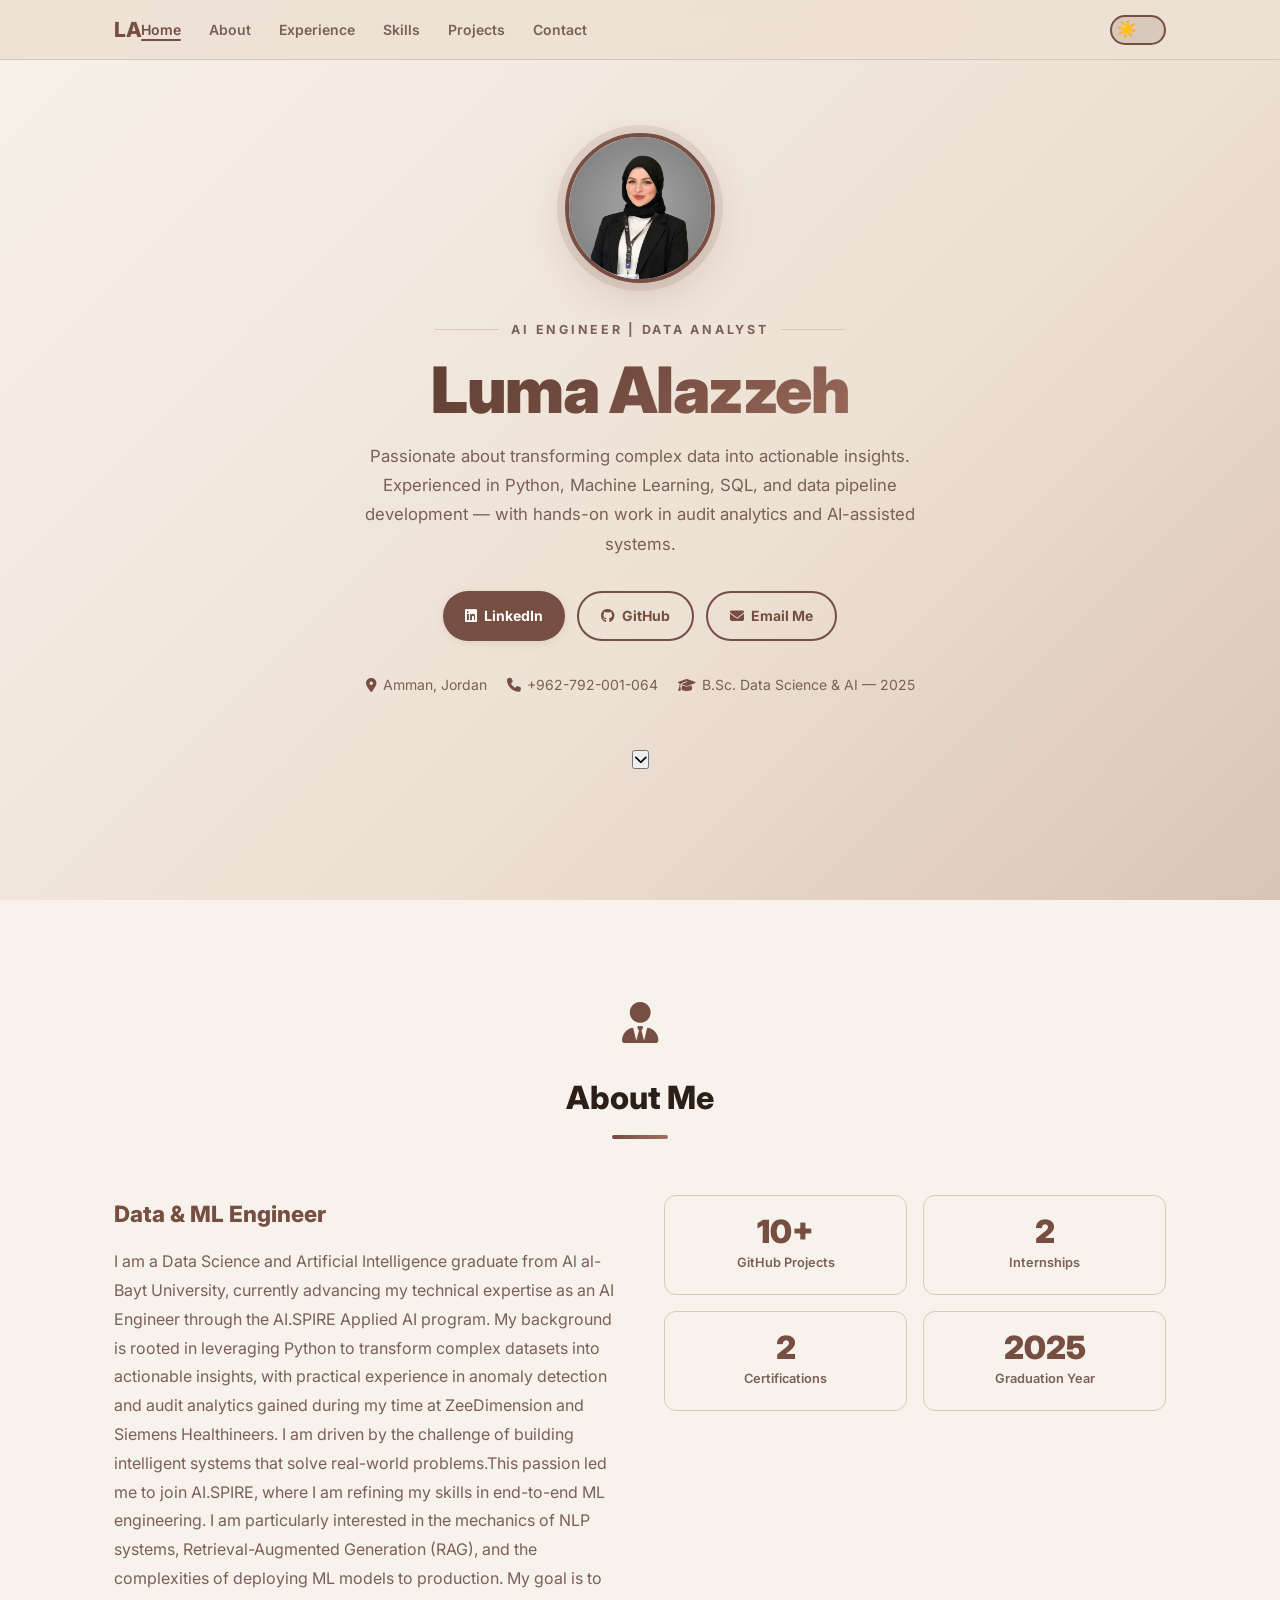
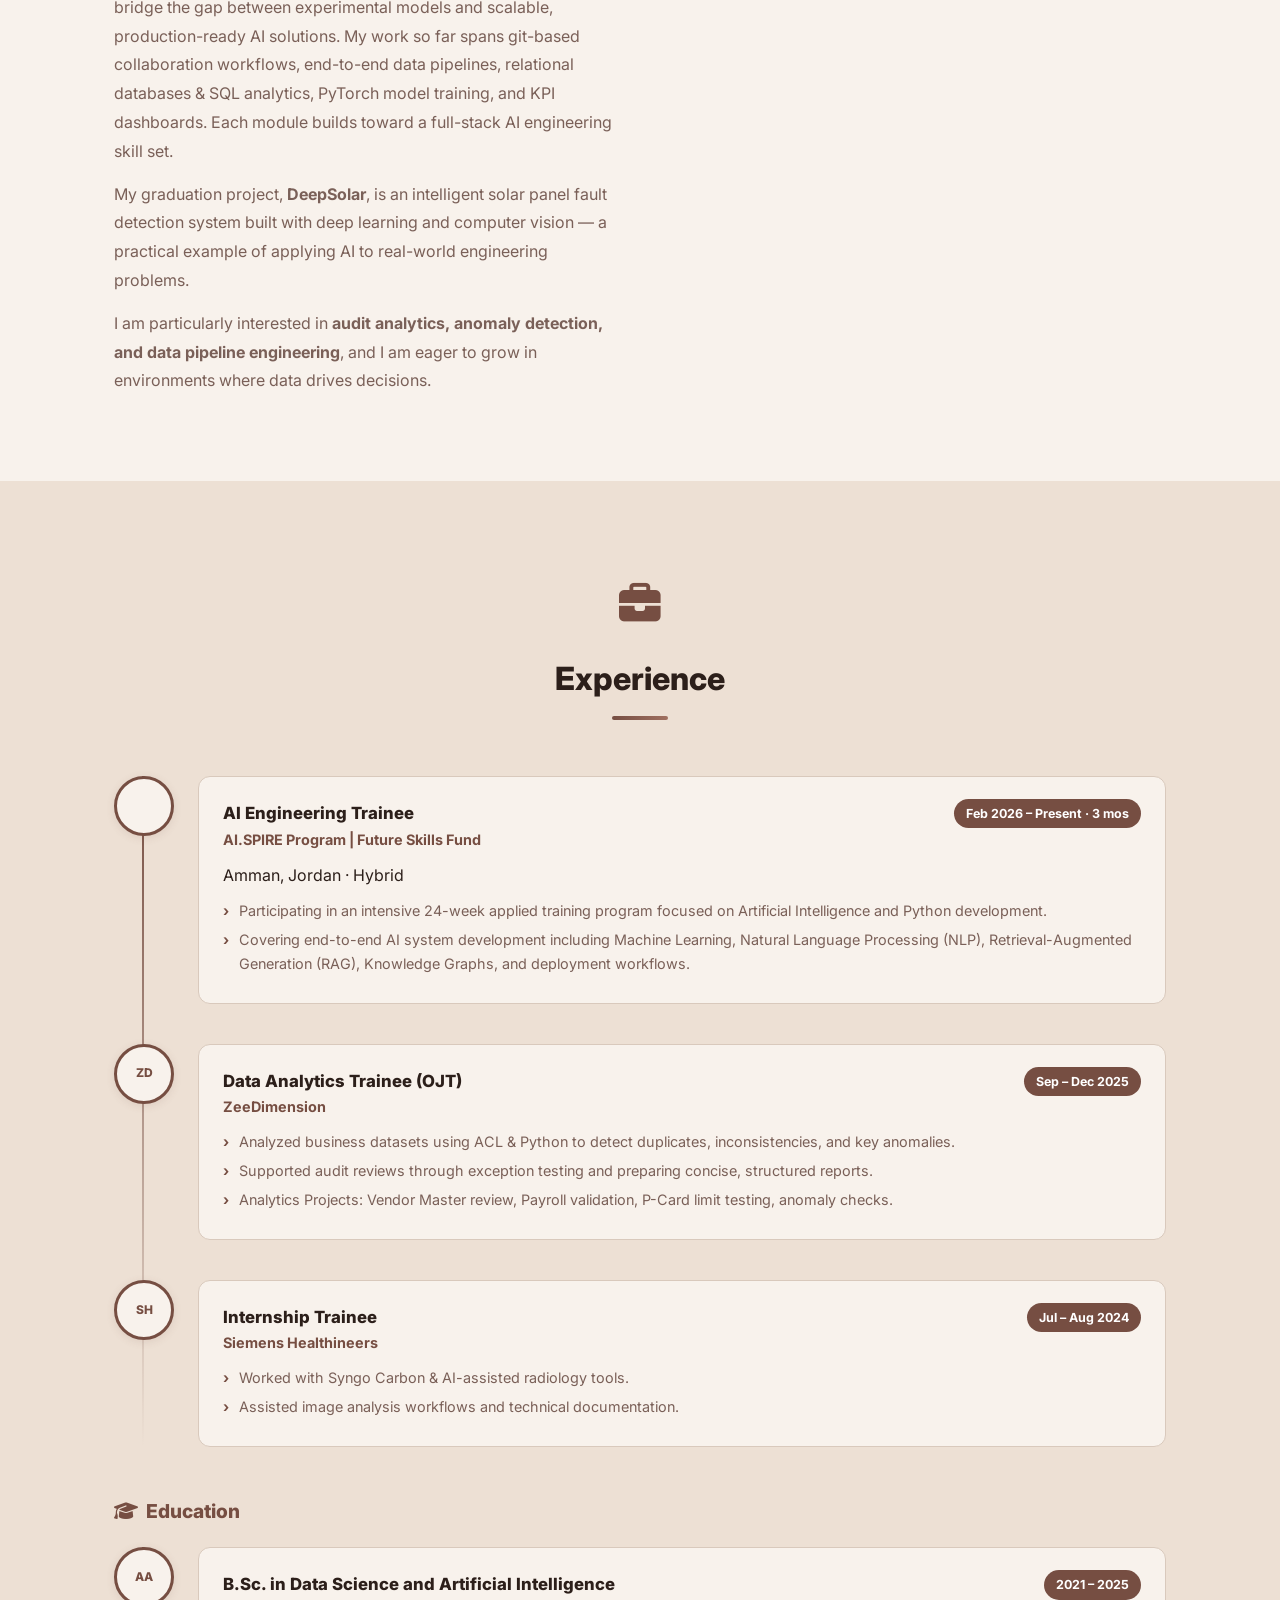
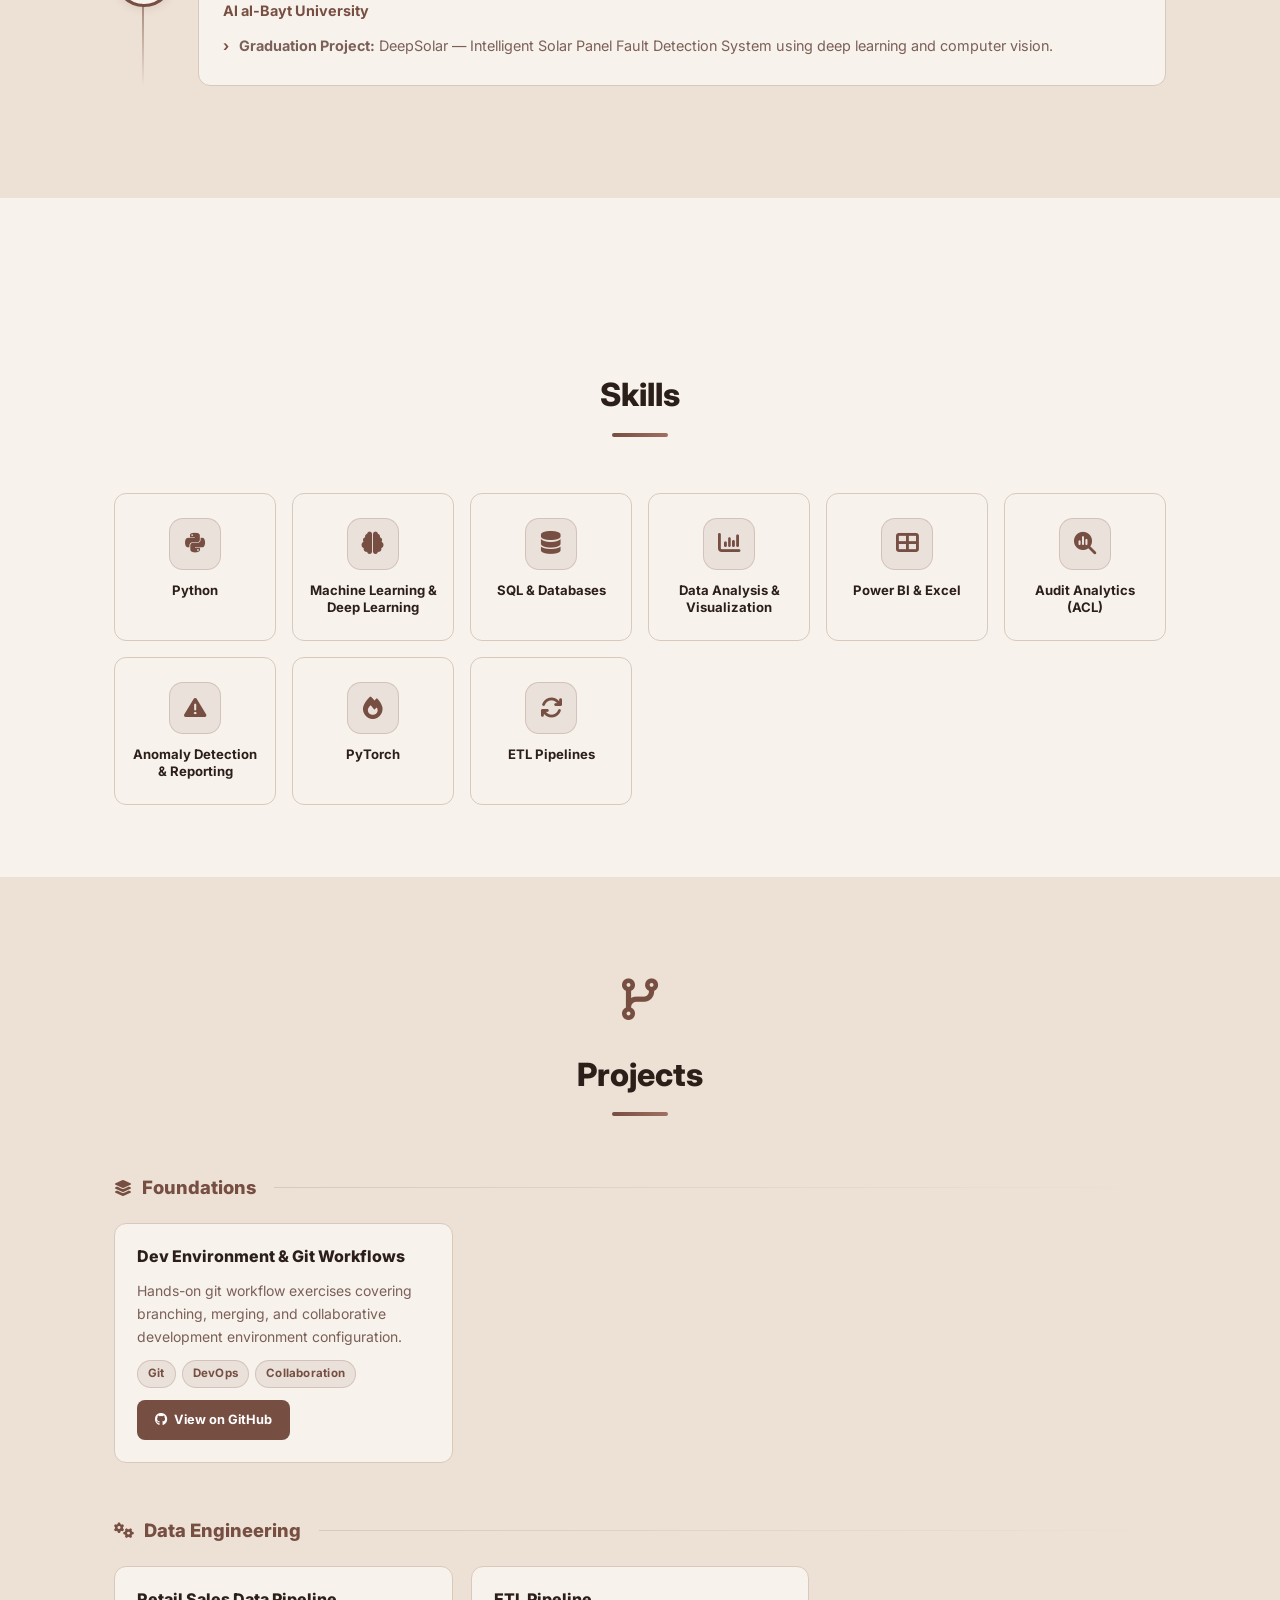
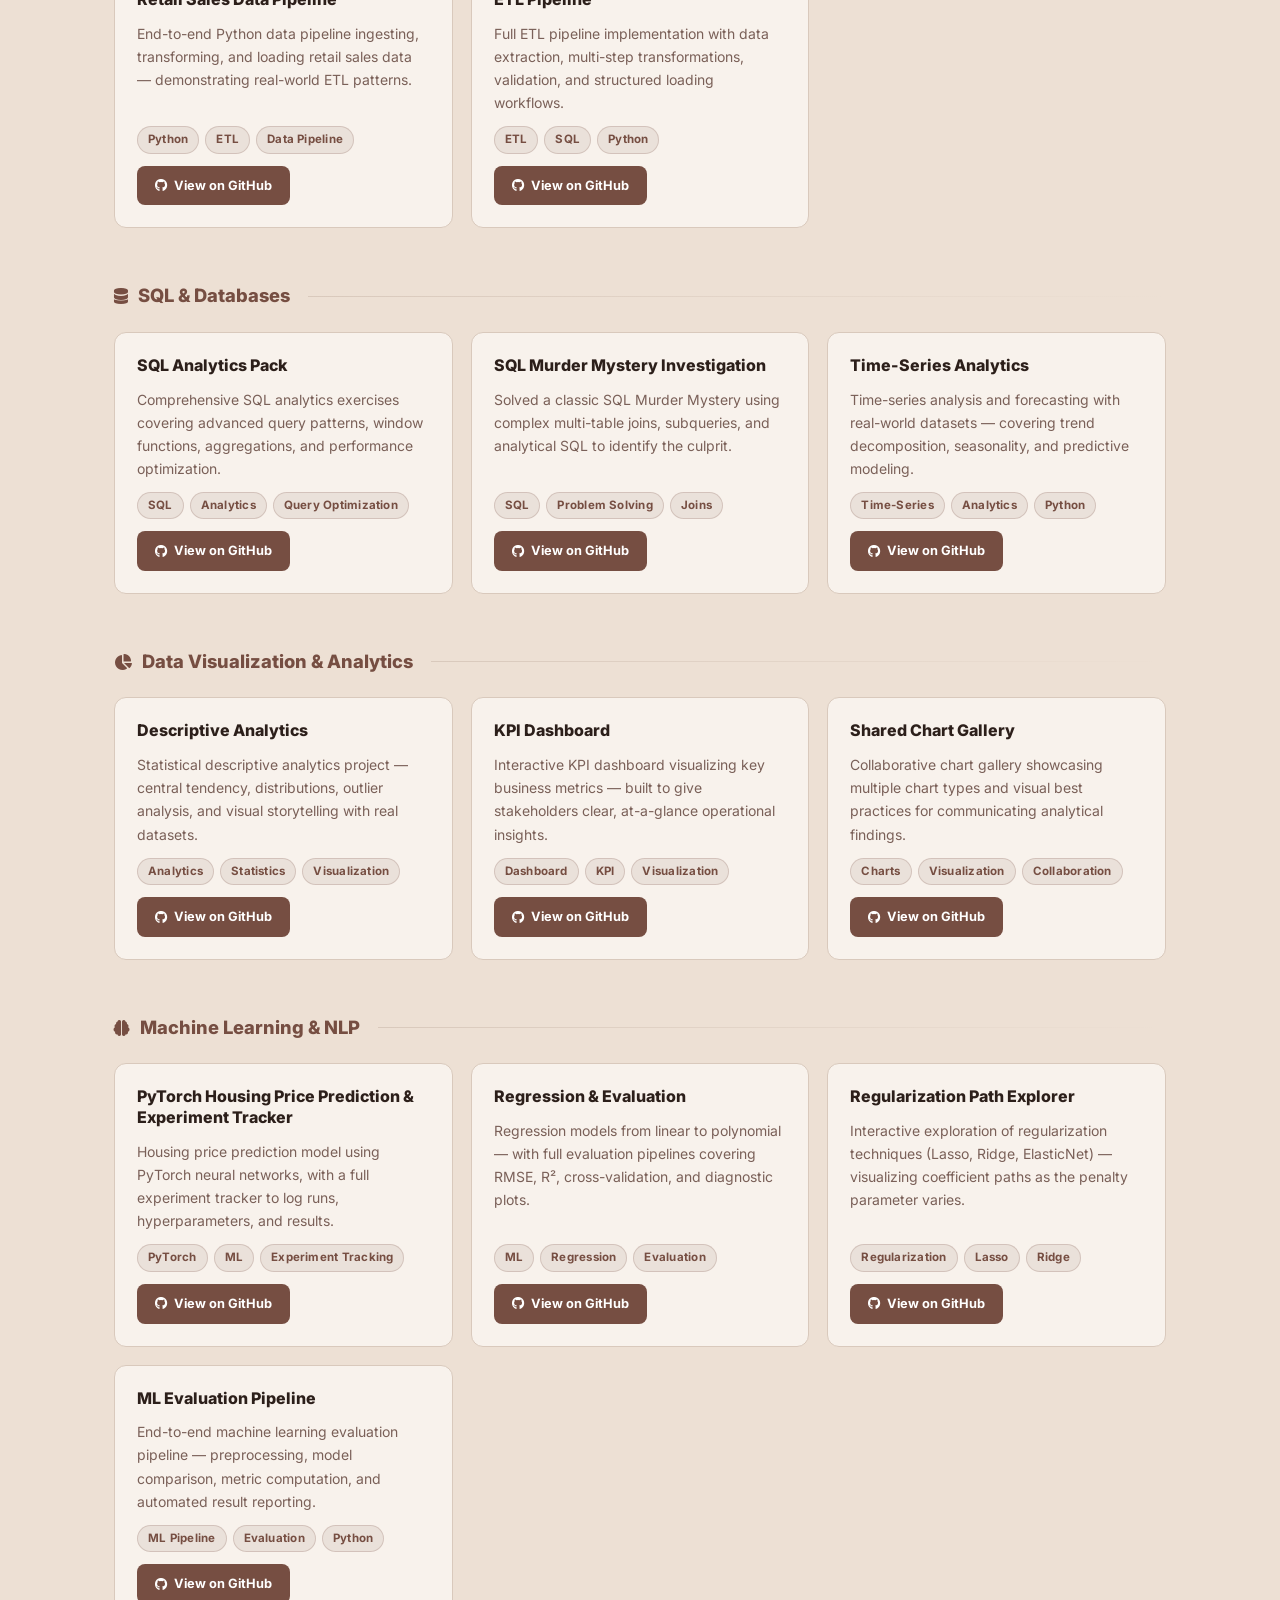
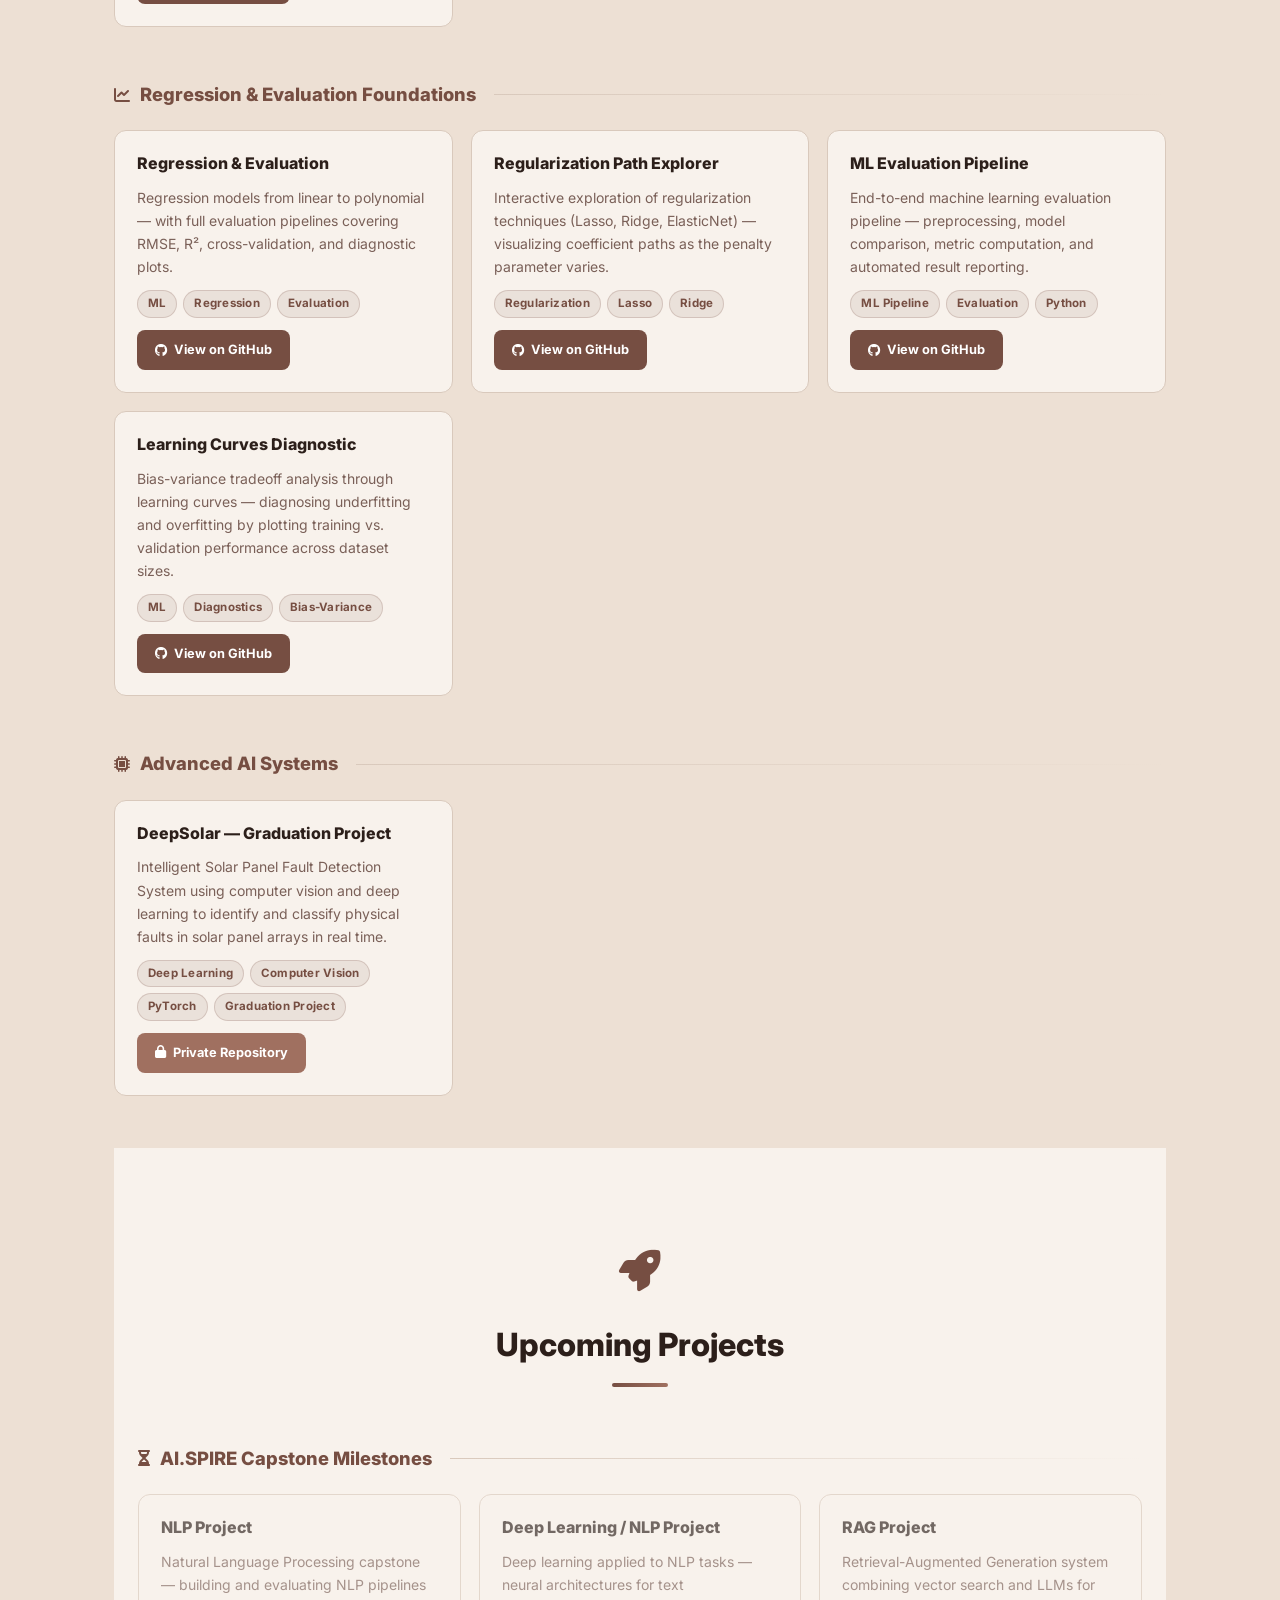
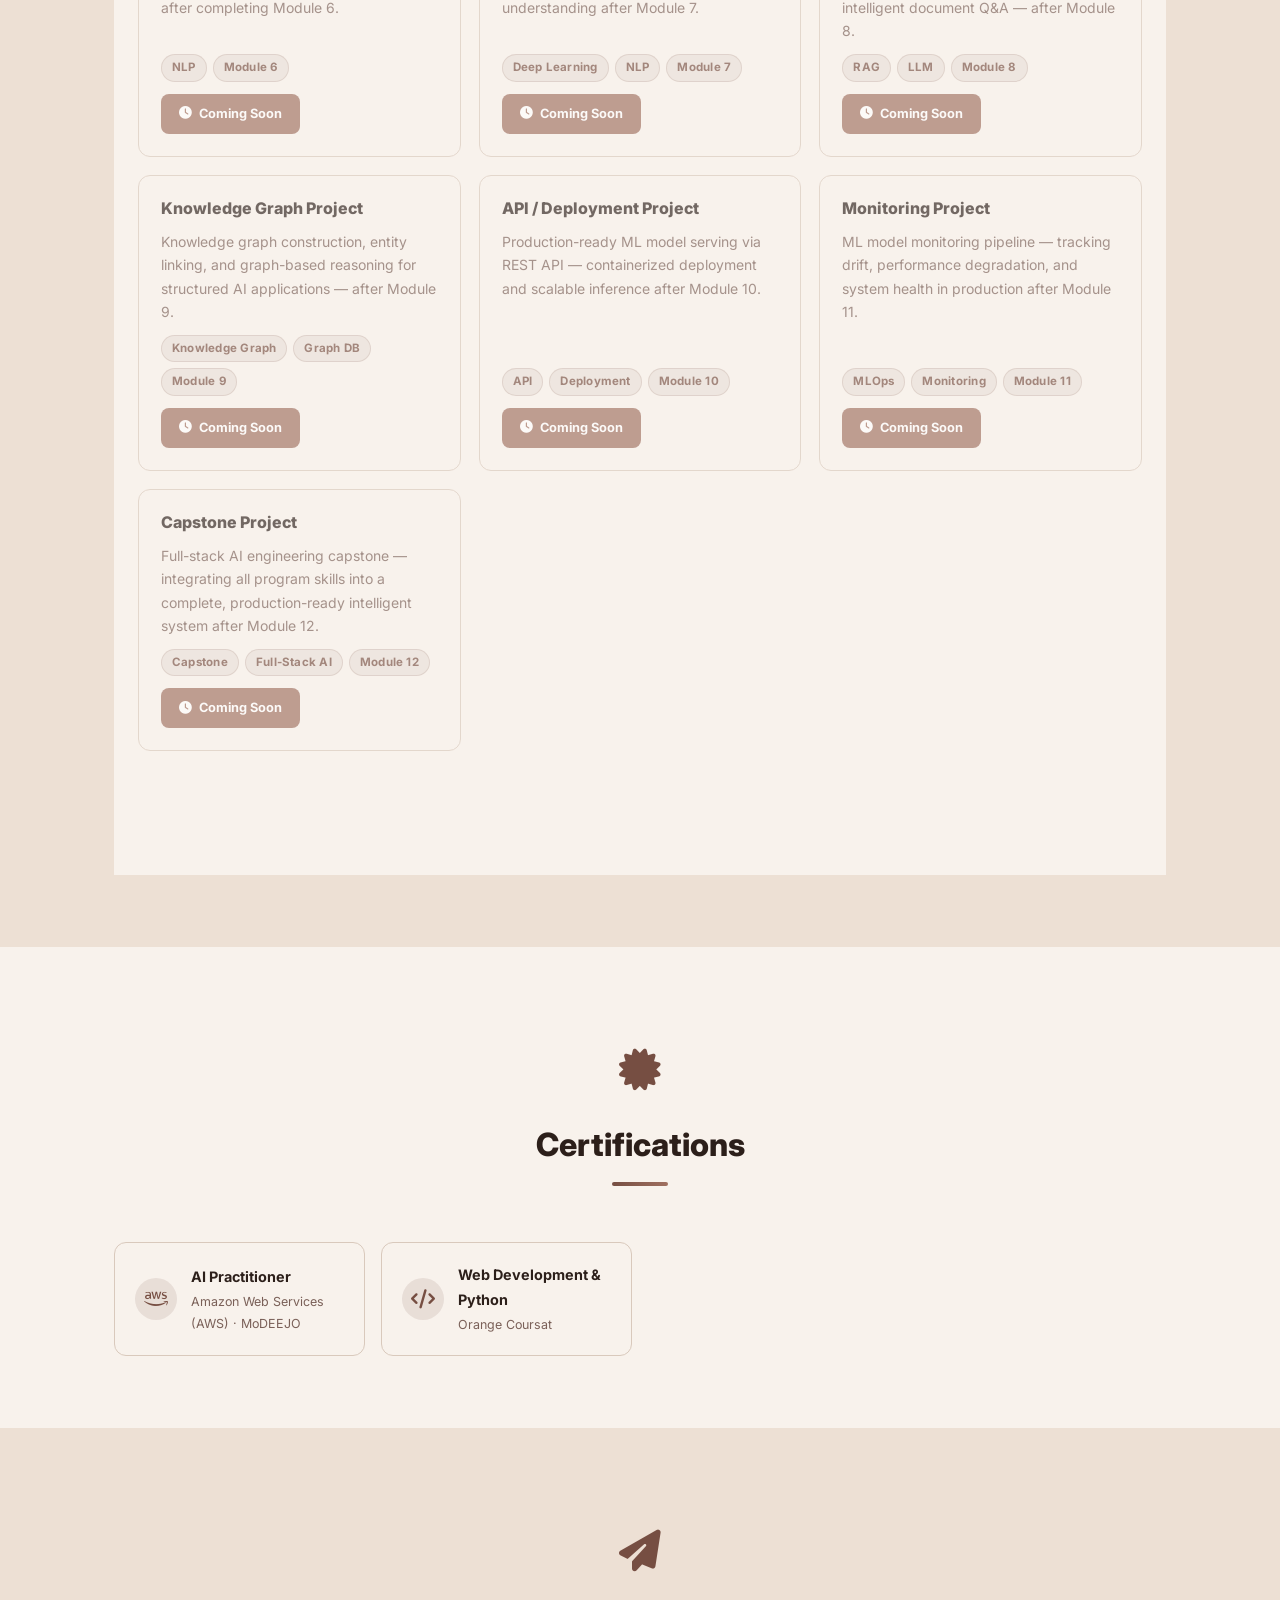
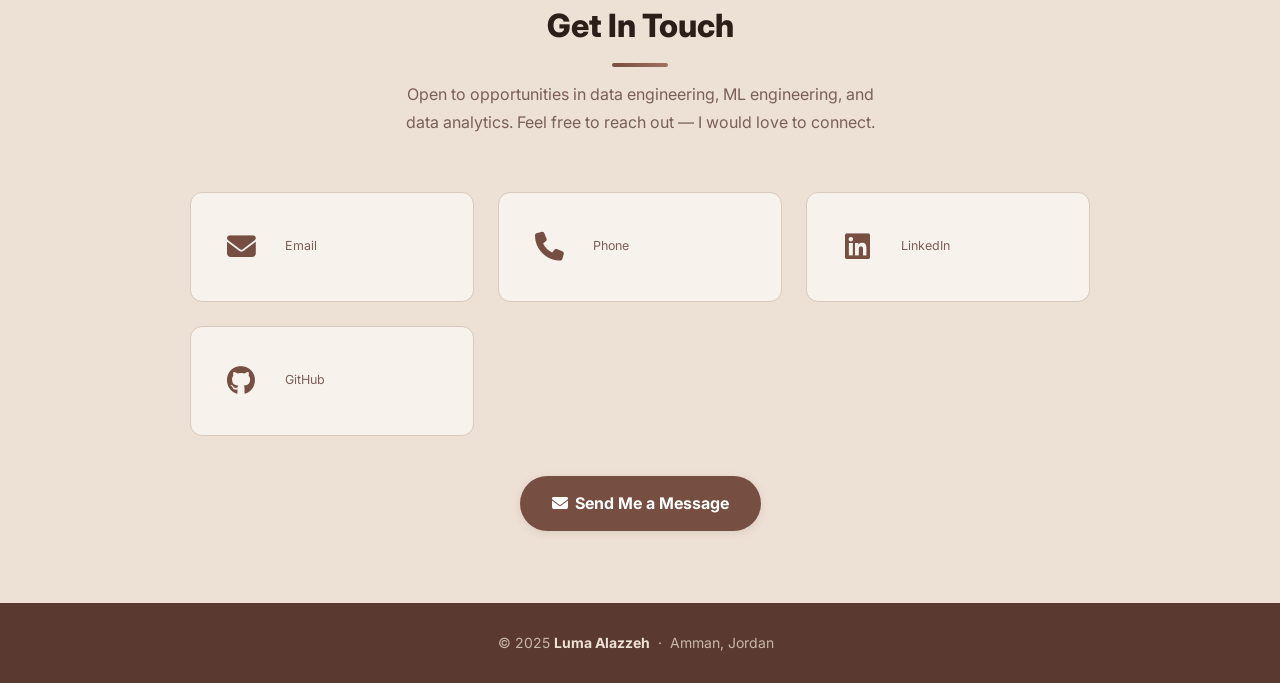
==== commit ba8242b0: "update new projects" ====
--- a/index.html
+++ b/index.html
@@ -590,9 +590,73 @@
 
         </div>
       </div>
-
-
-      <!-- ── CATEGORY 6: Advanced AI Systems ── -->
+<!-- ── CATEGORY 6: Regression & Evaluation Foundations ── -->
+<div class="project-category reveal">
+  <div class="category-title">
+    <i class="fa-solid fa-chart-line"></i> Regression &amp; Evaluation Foundations
+  </div>
+  <div class="projects-grid">
+
+    <div class="project-card">
+      <div class="project-title">Regression &amp; Evaluation</div>
+      <p class="project-desc">Regression models from linear to polynomial — with full evaluation pipelines covering RMSE, R², cross-validation, and diagnostic plots.</p>
+      <div class="project-tags">
+        <span class="tag">ML</span>
+        <span class="tag">Regression</span>
+        <span class="tag">Evaluation</span>
+      </div>
+      <a href="https://github.com/LevelUp-Applied-AI/m5-l5a-regression-eval-alazzehluma03-afk"
+         target="_blank" rel="noopener" class="btn-github">
+        <i class="fa-brands fa-github"></i> View on GitHub
+      </a>
+    </div>
+
+    <div class="project-card">
+      <div class="project-title">Regularization Path Explorer</div>
+      <p class="project-desc">Interactive exploration of regularization techniques (Lasso, Ridge, ElasticNet) — visualizing coefficient paths as the penalty parameter varies.</p>
+      <div class="project-tags">
+        <span class="tag">Regularization</span>
+        <span class="tag">Lasso</span>
+        <span class="tag">Ridge</span>
+      </div>
+      <a href="https://github.com/alazzehluma03-afk/regularization-path-explorer"
+         target="_blank" rel="noopener" class="btn-github">
+        <i class="fa-brands fa-github"></i> View on GitHub
+      </a>
+    </div>
+
+    <div class="project-card">
+      <div class="project-title">ML Evaluation Pipeline</div>
+      <p class="project-desc">End-to-end machine learning evaluation pipeline — preprocessing, model comparison, metric computation, and automated result reporting.</p>
+      <div class="project-tags">
+        <span class="tag">ML Pipeline</span>
+        <span class="tag">Evaluation</span>
+        <span class="tag">Python</span>
+      </div>
+      <a href="https://github.com/LevelUp-Applied-AI/m5-i5a-ml-pipeline-alazzehluma03-afk"
+         target="_blank" rel="noopener" class="btn-github">
+        <i class="fa-brands fa-github"></i> View on GitHub
+      </a>
+    </div>
+
+    <div class="project-card">
+      <div class="project-title">Learning Curves Diagnostic</div>
+      <p class="project-desc">Bias-variance tradeoff analysis through learning curves — diagnosing underfitting and overfitting by plotting training vs. validation performance across dataset sizes.</p>
+      <div class="project-tags">
+        <span class="tag">ML</span>
+        <span class="tag">Diagnostics</span>
+        <span class="tag">Bias-Variance</span>
+      </div>
+      <a href="https://github.com/alazzehluma03-afk/module5-stretch-learning-curves"
+         target="_blank" rel="noopener" class="btn-github">
+        <i class="fa-brands fa-github"></i> View on GitHub
+      </a>
+    </div>
+
+  </div>
+</div>
+
+      <!-- ── CATEGORY 7: Advanced AI Systems ── -->
       <div class="project-category reveal">
         <div class="category-title">
           <i class="fa-solid fa-microchip"></i> Advanced AI Systems
@@ -616,7 +680,119 @@
 
         </div>
       </div>
-
+      <!-- ══════════════════════════════════════════
+       UPCOMING PROJECTS
+  ══════════════════════════════════════════ -->
+<section id="upcoming">
+  <div class="container">
+
+    <div class="section-header reveal">
+      <div class="section-icon"><i class="fa-solid fa-rocket"></i></div>
+      <h2 class="section-title">Upcoming Projects</h2>
+      <div class="section-divider"></div>
+    </div>
+
+    <div class="project-category reveal">
+      <div class="category-title">
+        <i class="fa-solid fa-hourglass-half"></i> AI.SPIRE Capstone Milestones
+      </div>
+      <div class="projects-grid">
+
+        <div class="project-card" style="opacity:0.65;">
+          <div class="project-title">NLP Project</div>
+          <p class="project-desc">Natural Language Processing capstone — building and evaluating NLP pipelines after completing Module 6.</p>
+          <div class="project-tags">
+            <span class="tag">NLP</span>
+            <span class="tag">Module 6</span>
+          </div>
+          <span class="btn-github" style="background:var(--brown-light);cursor:default;">
+            <i class="fa-solid fa-clock"></i> Coming Soon
+          </span>
+        </div>
+
+        <div class="project-card" style="opacity:0.65;">
+          <div class="project-title">Deep Learning / NLP Project</div>
+          <p class="project-desc">Deep learning applied to NLP tasks — neural architectures for text understanding after Module 7.</p>
+          <div class="project-tags">
+            <span class="tag">Deep Learning</span>
+            <span class="tag">NLP</span>
+            <span class="tag">Module 7</span>
+          </div>
+          <span class="btn-github" style="background:var(--brown-light);cursor:default;">
+            <i class="fa-solid fa-clock"></i> Coming Soon
+          </span>
+        </div>
+
+        <div class="project-card" style="opacity:0.65;">
+          <div class="project-title">RAG Project</div>
+          <p class="project-desc">Retrieval-Augmented Generation system combining vector search and LLMs for intelligent document Q&amp;A — after Module 8.</p>
+          <div class="project-tags">
+            <span class="tag">RAG</span>
+            <span class="tag">LLM</span>
+            <span class="tag">Module 8</span>
+          </div>
+          <span class="btn-github" style="background:var(--brown-light);cursor:default;">
+            <i class="fa-solid fa-clock"></i> Coming Soon
+          </span>
+        </div>
+
+        <div class="project-card" style="opacity:0.65;">
+          <div class="project-title">Knowledge Graph Project</div>
+          <p class="project-desc">Knowledge graph construction, entity linking, and graph-based reasoning for structured AI applications — after Module 9.</p>
+          <div class="project-tags">
+            <span class="tag">Knowledge Graph</span>
+            <span class="tag">Graph DB</span>
+            <span class="tag">Module 9</span>
+          </div>
+          <span class="btn-github" style="background:var(--brown-light);cursor:default;">
+            <i class="fa-solid fa-clock"></i> Coming Soon
+          </span>
+        </div>
+
+        <div class="project-card" style="opacity:0.65;">
+          <div class="project-title">API / Deployment Project</div>
+          <p class="project-desc">Production-ready ML model serving via REST API — containerized deployment and scalable inference after Module 10.</p>
+          <div class="project-tags">
+            <span class="tag">API</span>
+            <span class="tag">Deployment</span>
+            <span class="tag">Module 10</span>
+          </div>
+          <span class="btn-github" style="background:var(--brown-light);cursor:default;">
+            <i class="fa-solid fa-clock"></i> Coming Soon
+          </span>
+        </div>
+
+        <div class="project-card" style="opacity:0.65;">
+          <div class="project-title">Monitoring Project</div>
+          <p class="project-desc">ML model monitoring pipeline — tracking drift, performance degradation, and system health in production after Module 11.</p>
+          <div class="project-tags">
+            <span class="tag">MLOps</span>
+            <span class="tag">Monitoring</span>
+            <span class="tag">Module 11</span>
+          </div>
+          <span class="btn-github" style="background:var(--brown-light);cursor:default;">
+            <i class="fa-solid fa-clock"></i> Coming Soon
+          </span>
+        </div>
+
+        <div class="project-card" style="opacity:0.65;">
+          <div class="project-title">Capstone Project</div>
+          <p class="project-desc">Full-stack AI engineering capstone — integrating all program skills into a complete, production-ready intelligent system after Module 12.</p>
+          <div class="project-tags">
+            <span class="tag">Capstone</span>
+            <span class="tag">Full-Stack AI</span>
+            <span class="tag">Module 12</span>
+          </div>
+          <span class="btn-github" style="background:var(--brown-light);cursor:default;">
+            <i class="fa-solid fa-clock"></i> Coming Soon
+          </span>
+        </div>
+
+      </div>
+    </div>
+
+  </div>
+</section>
 
     </div>
   </section>
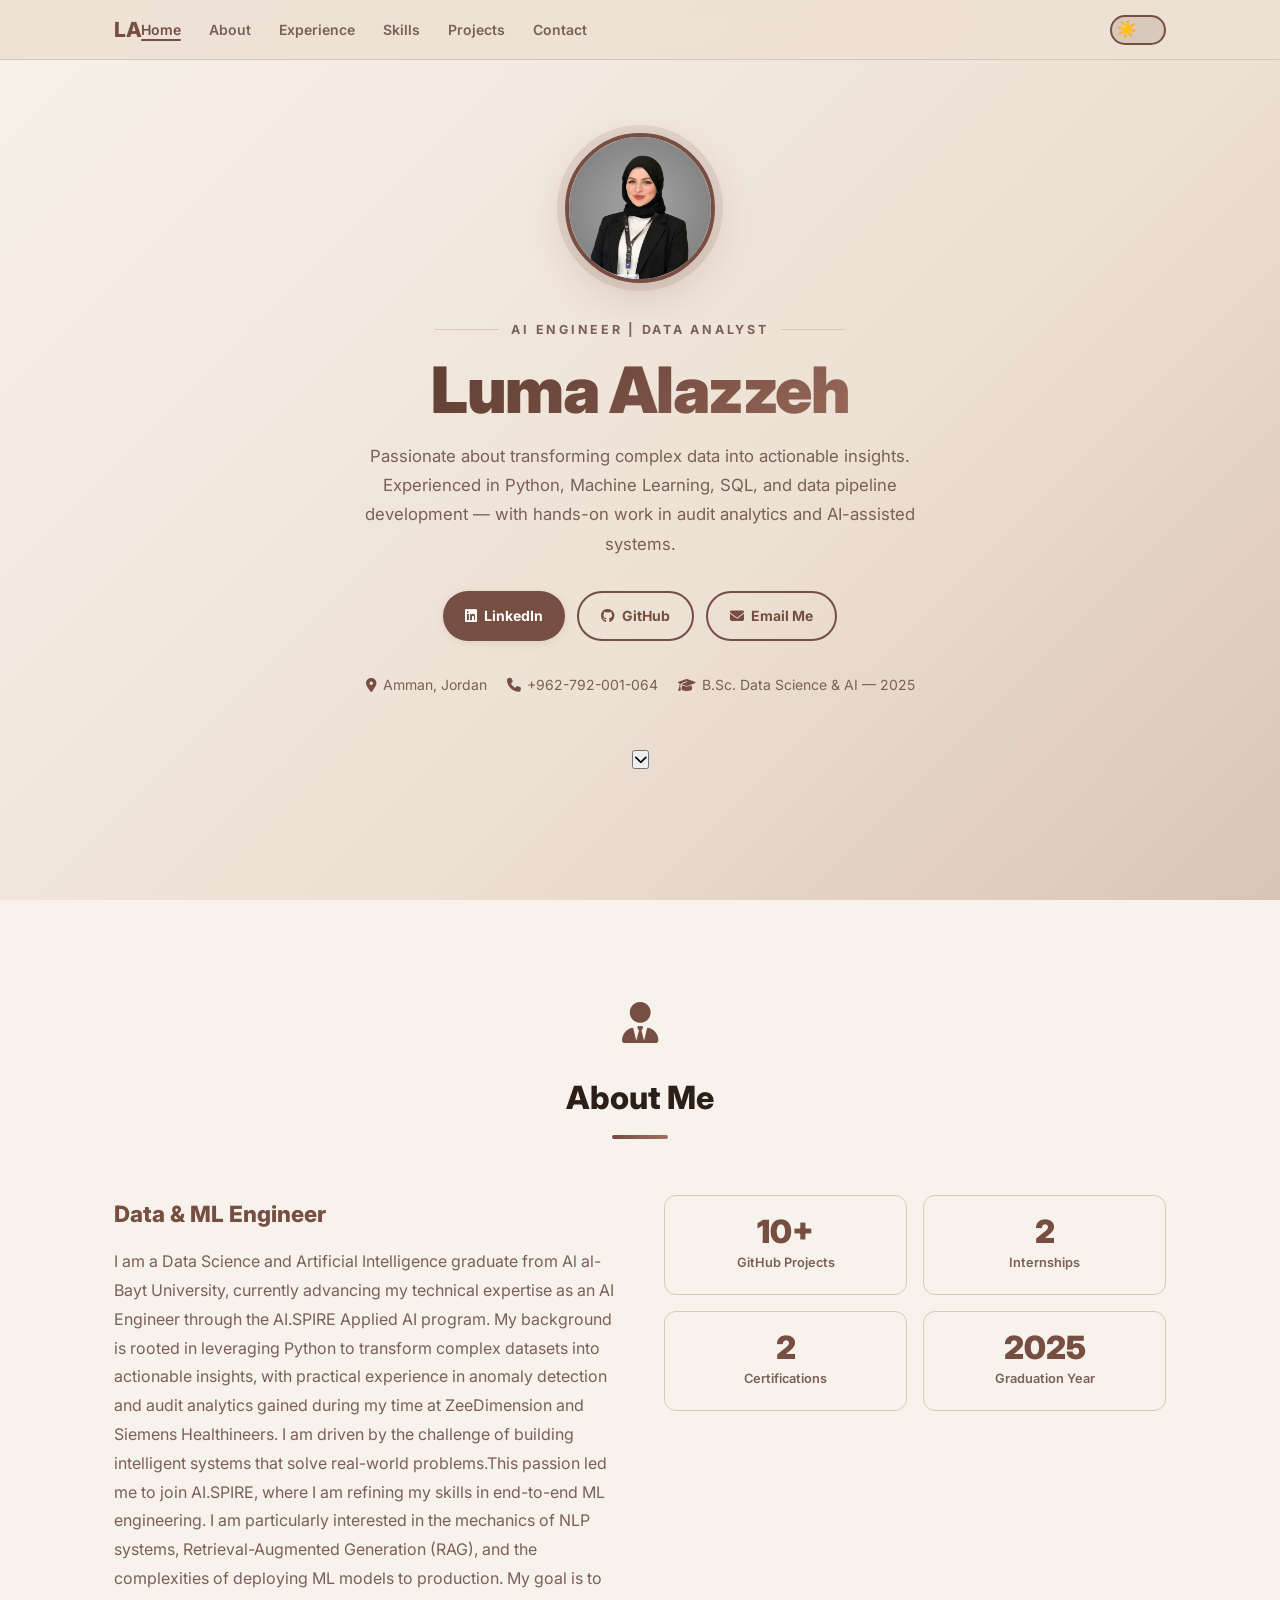
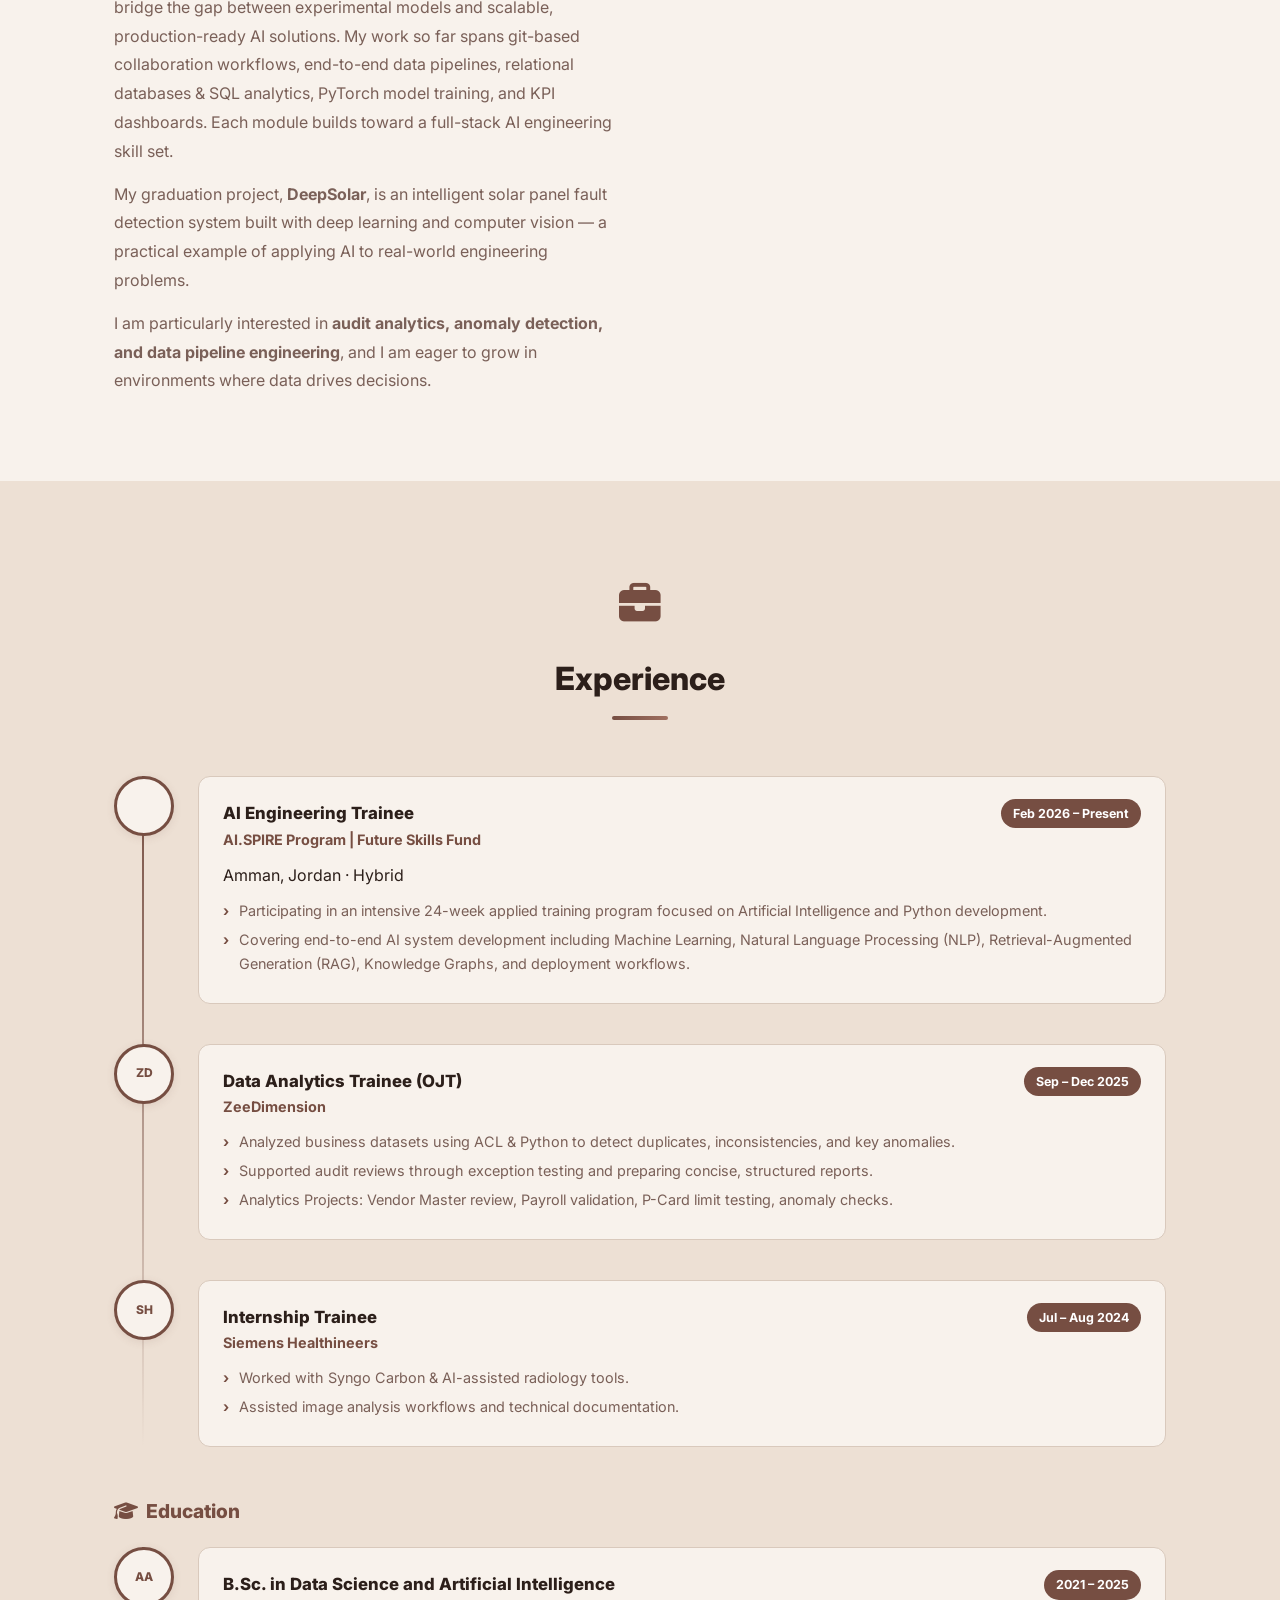
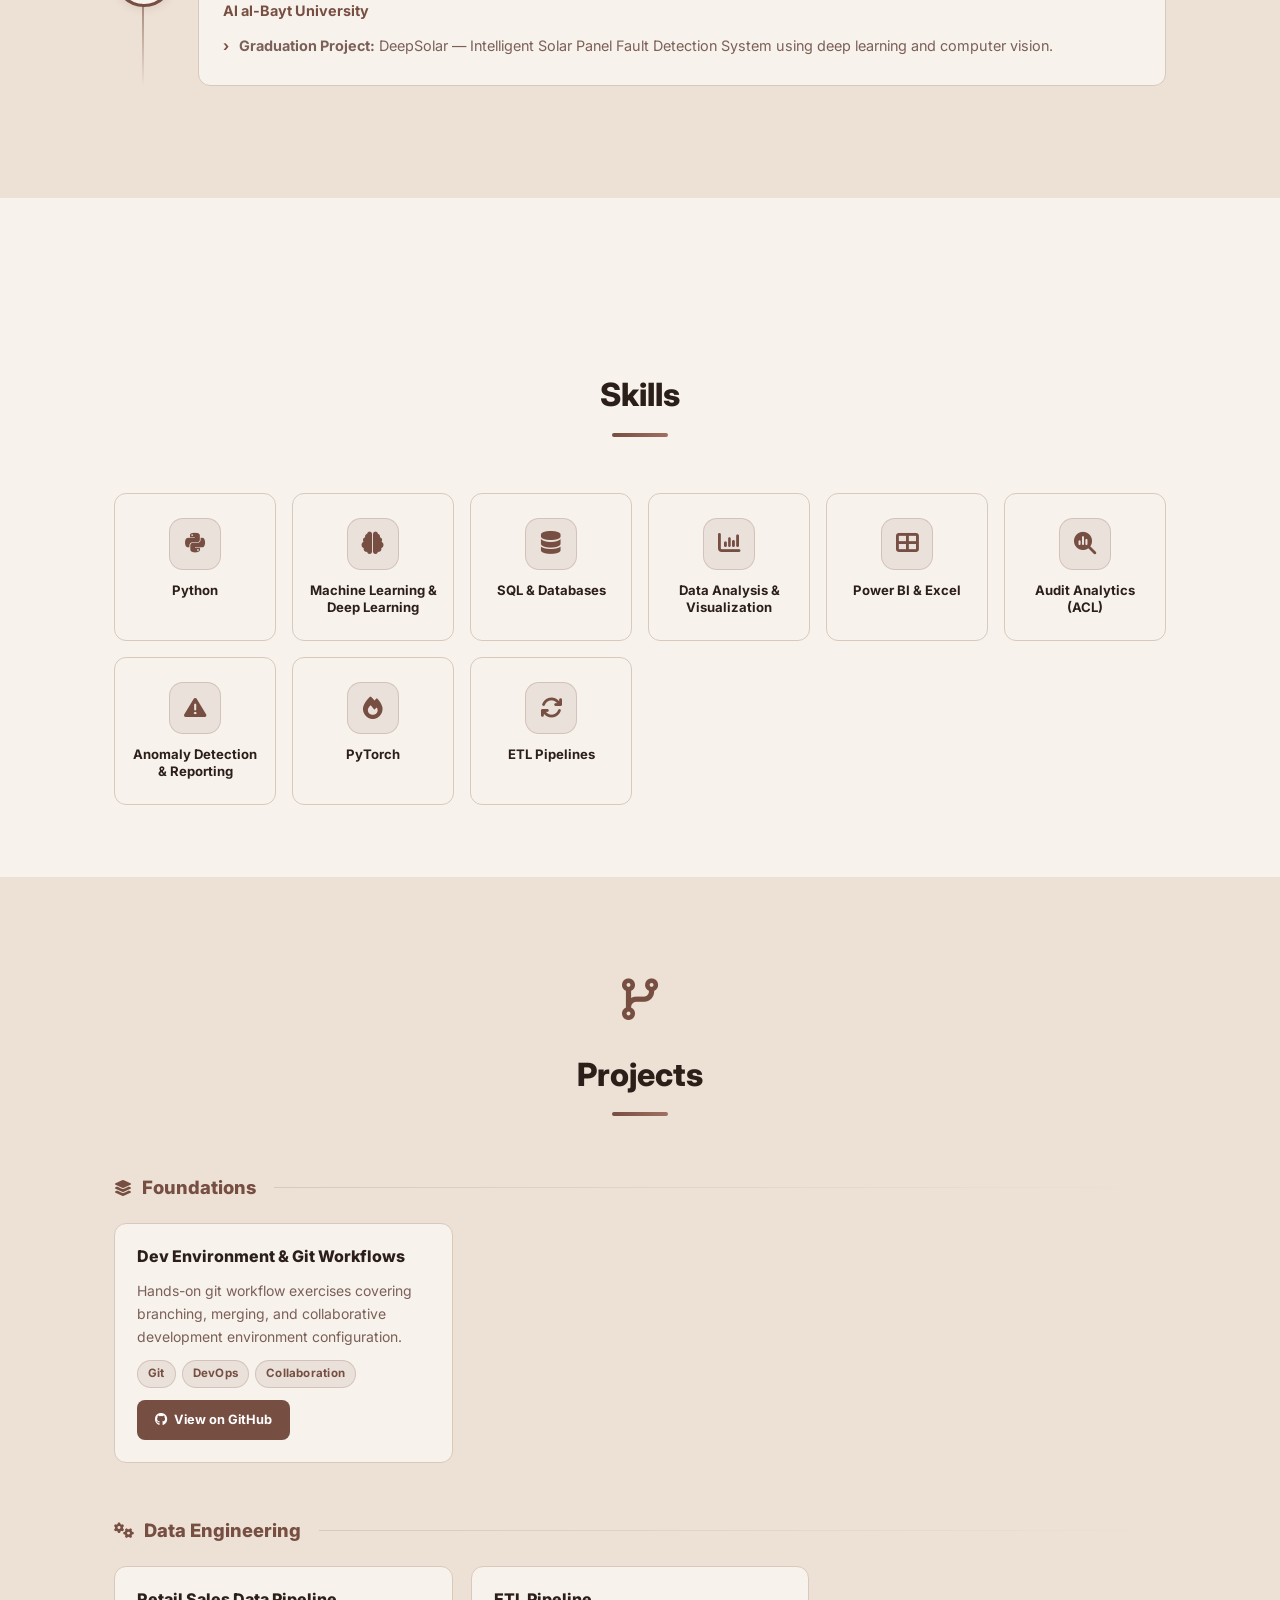
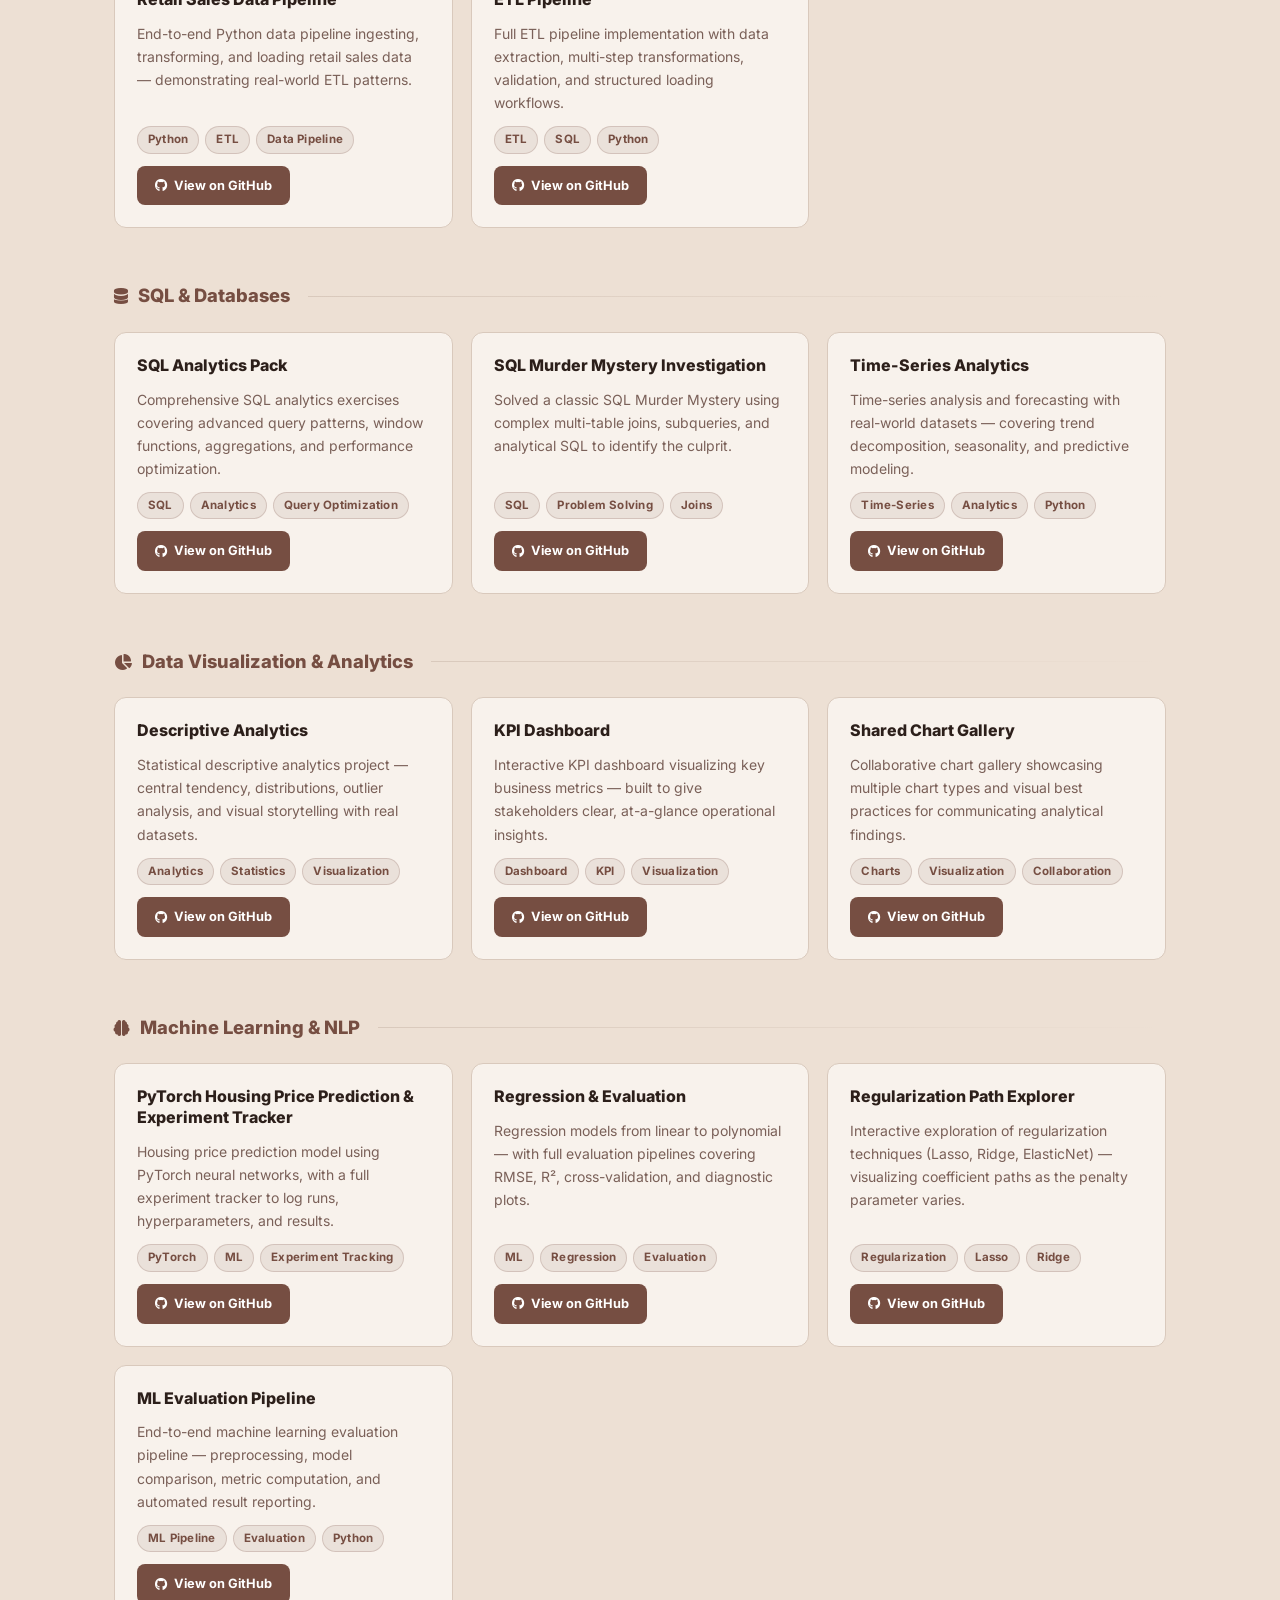
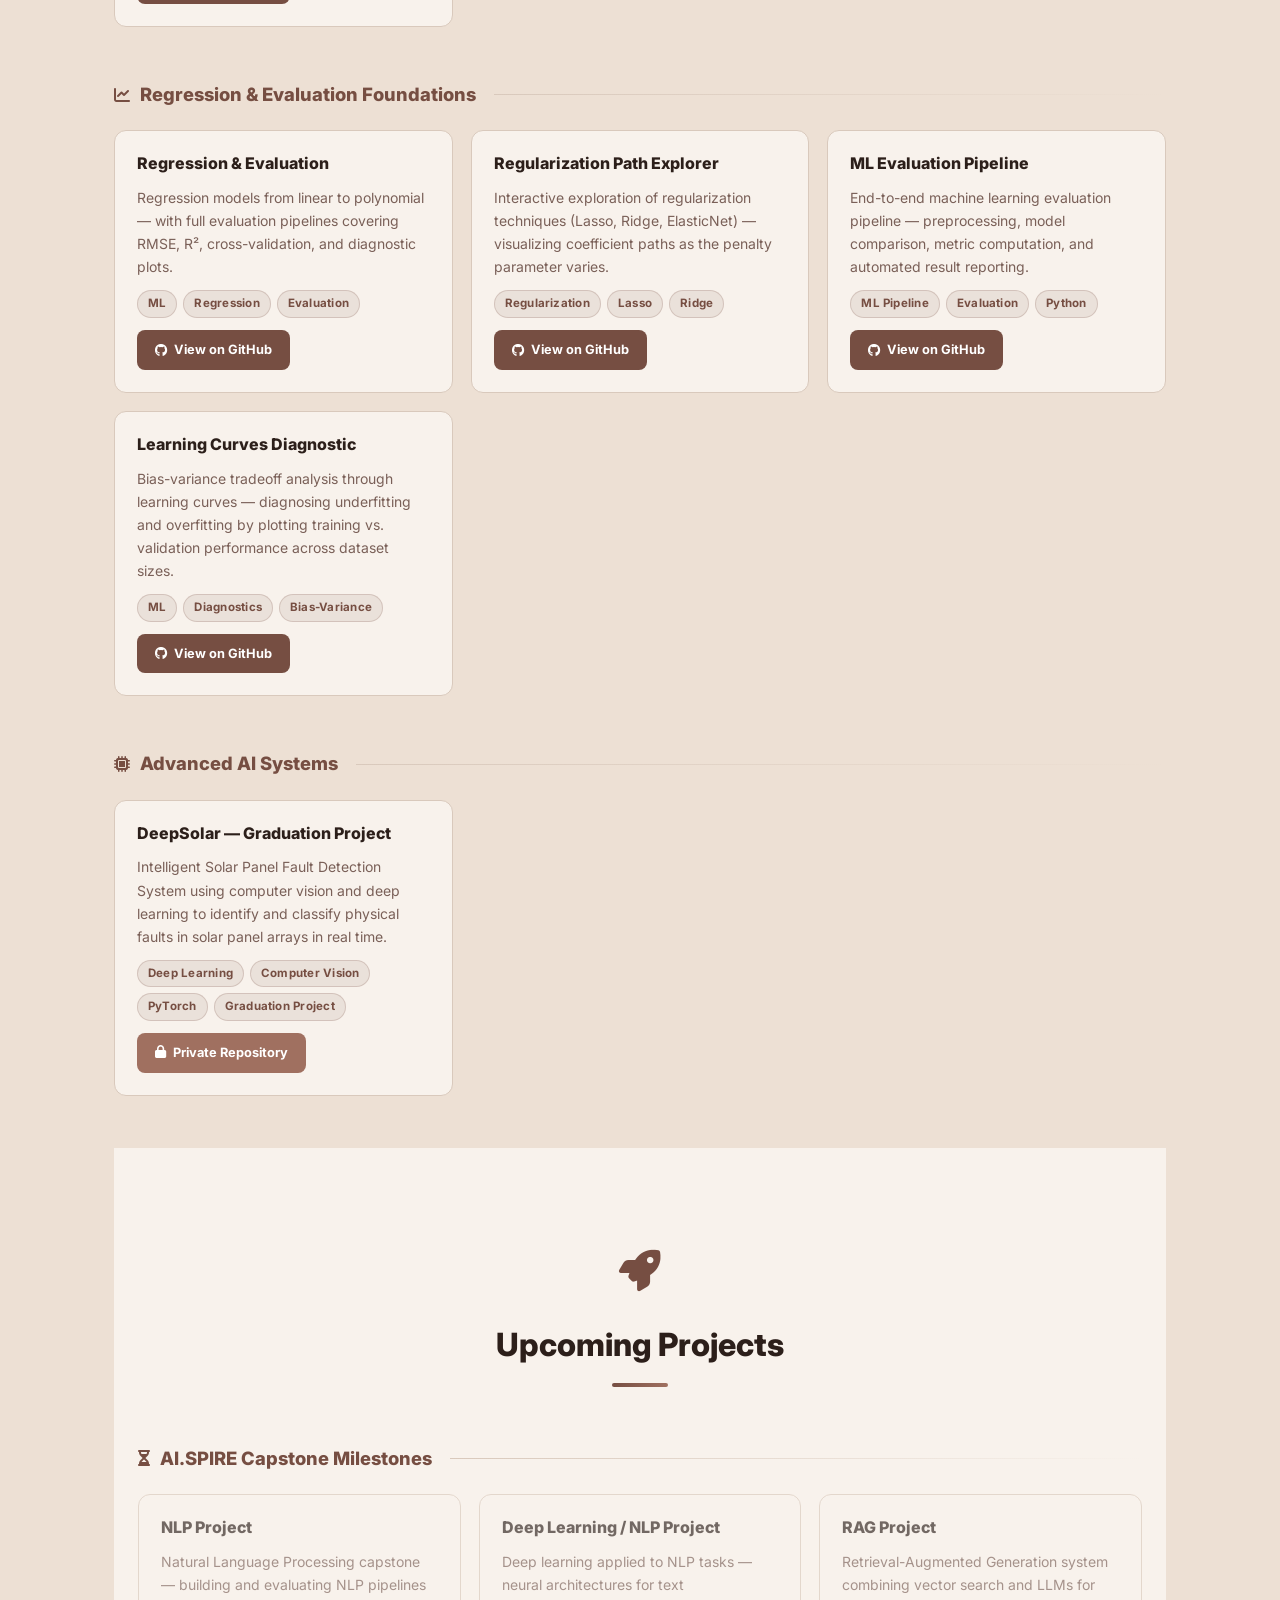
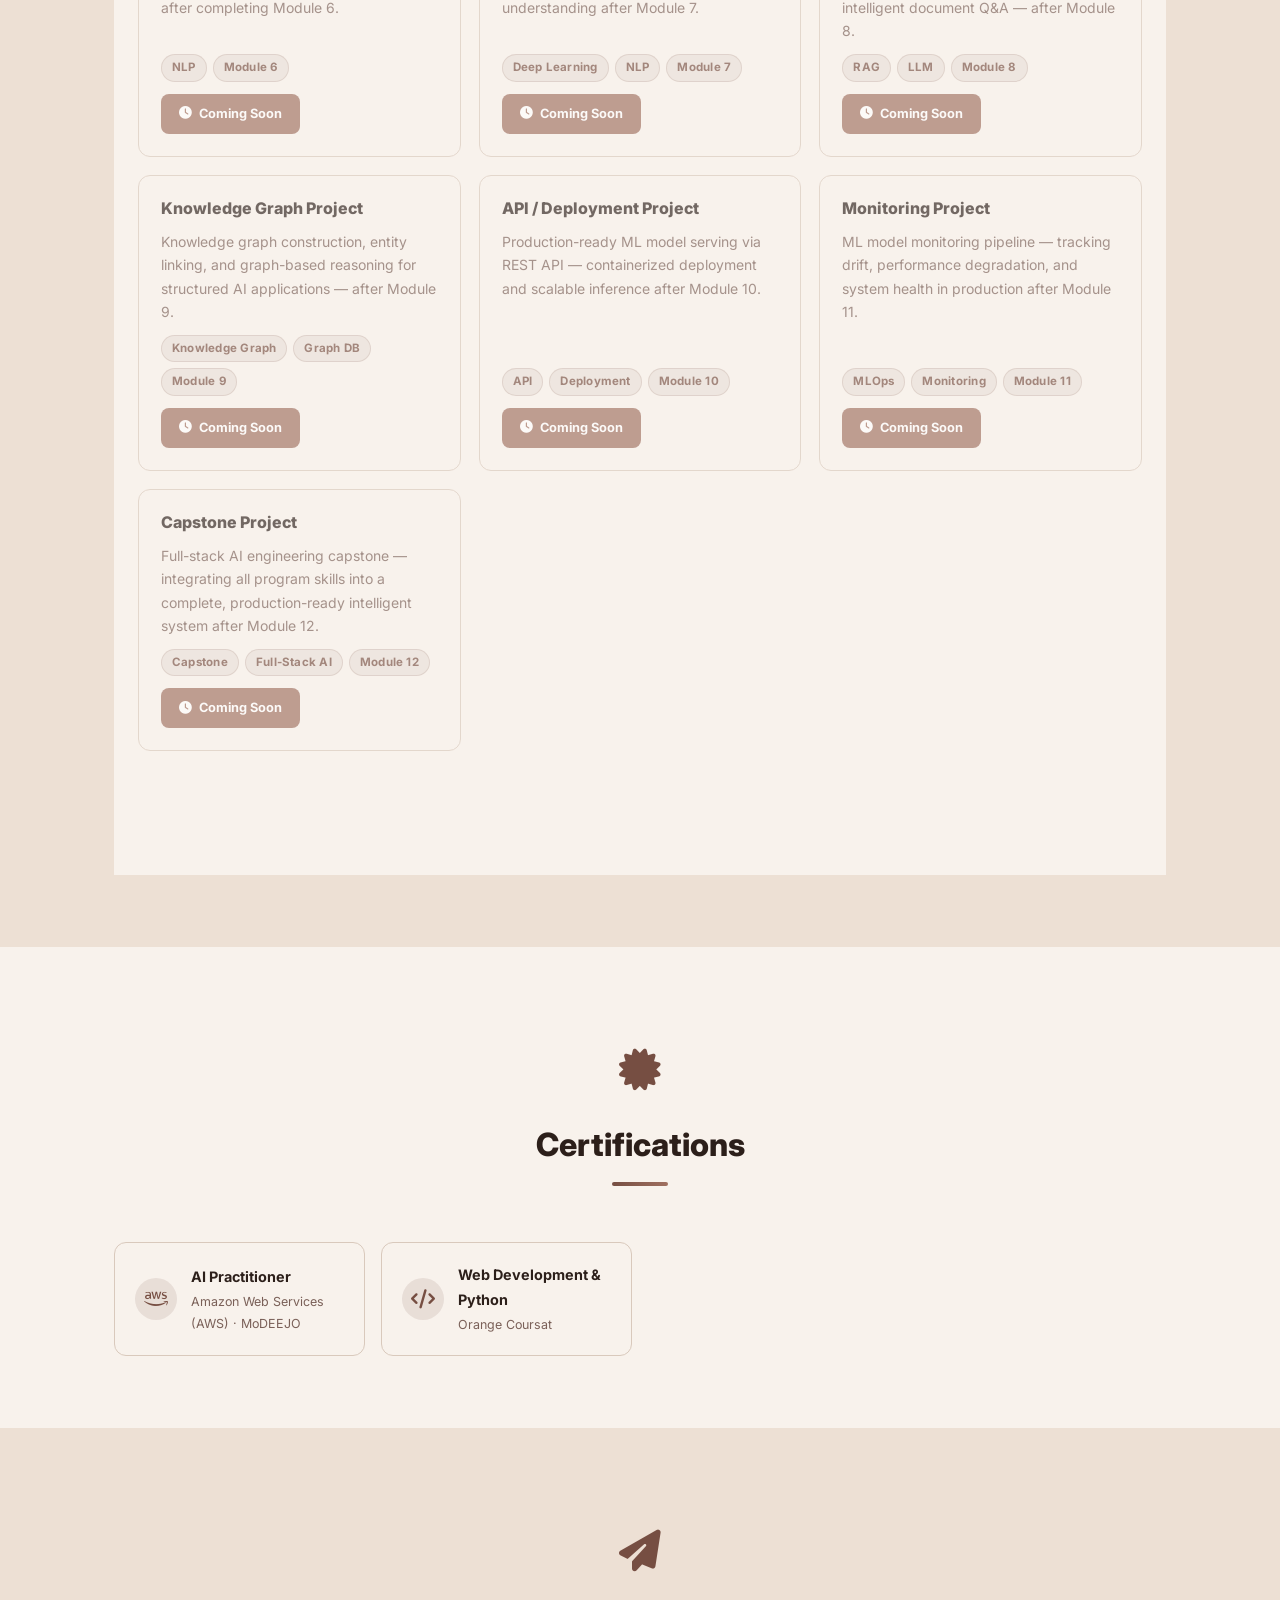
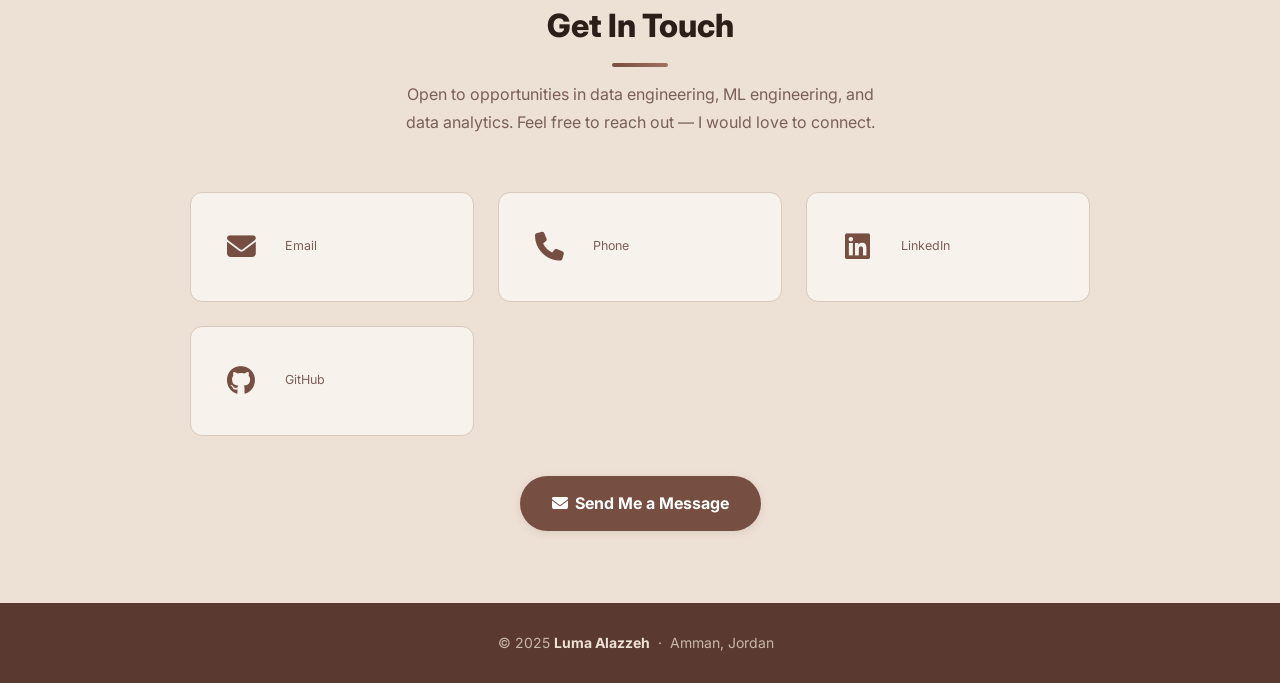
==== commit 3b1a57b5: "Update exper" ====
--- a/index.html
+++ b/index.html
@@ -185,7 +185,7 @@
               <div class="job-title">AI Engineering Trainee</div>
               <div class="job-company">AI.SPIRE Program | Future Skills Fund</div>
             </div>
-            <span class="job-period">Feb 2026 – Present · 3 mos</span>
+            <span class="job-period">Feb 2026 – Present </span>
           </div>
 
           <div class="job-location">Amman, Jordan · Hybrid</div>
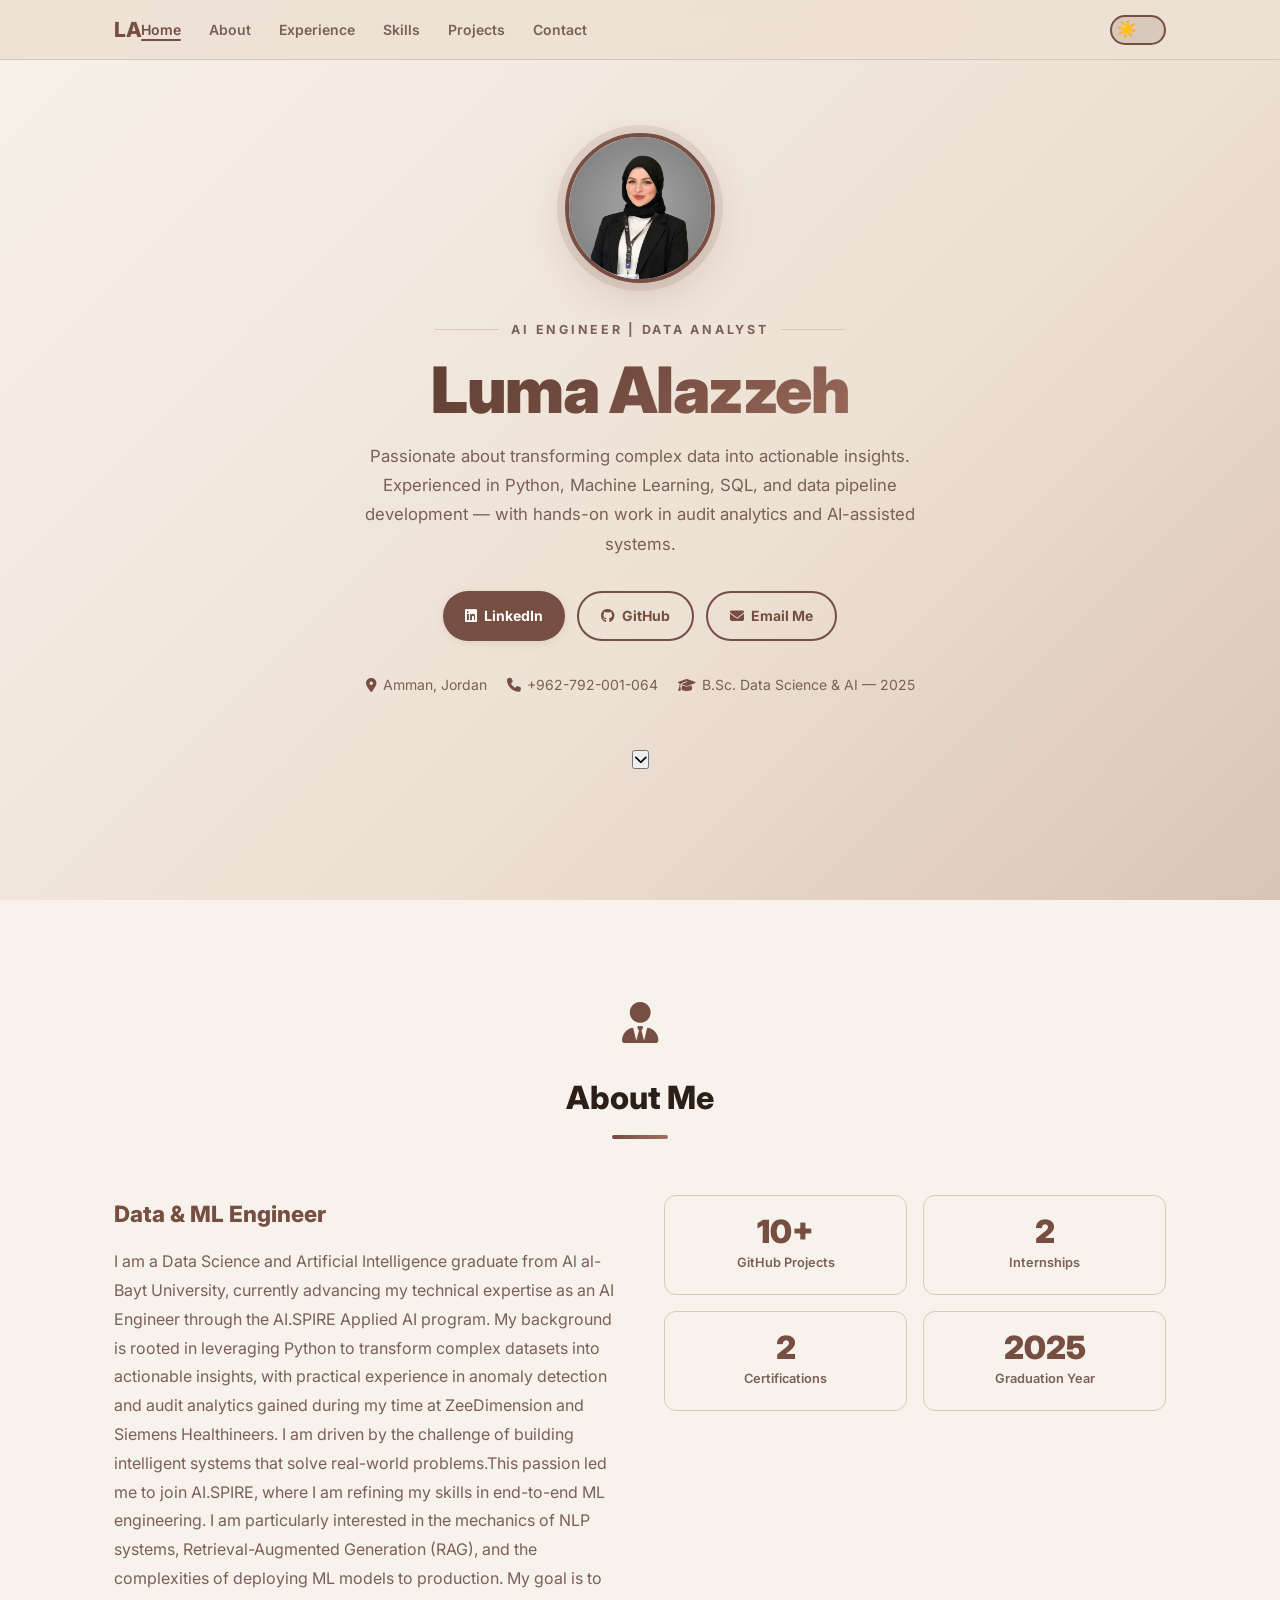
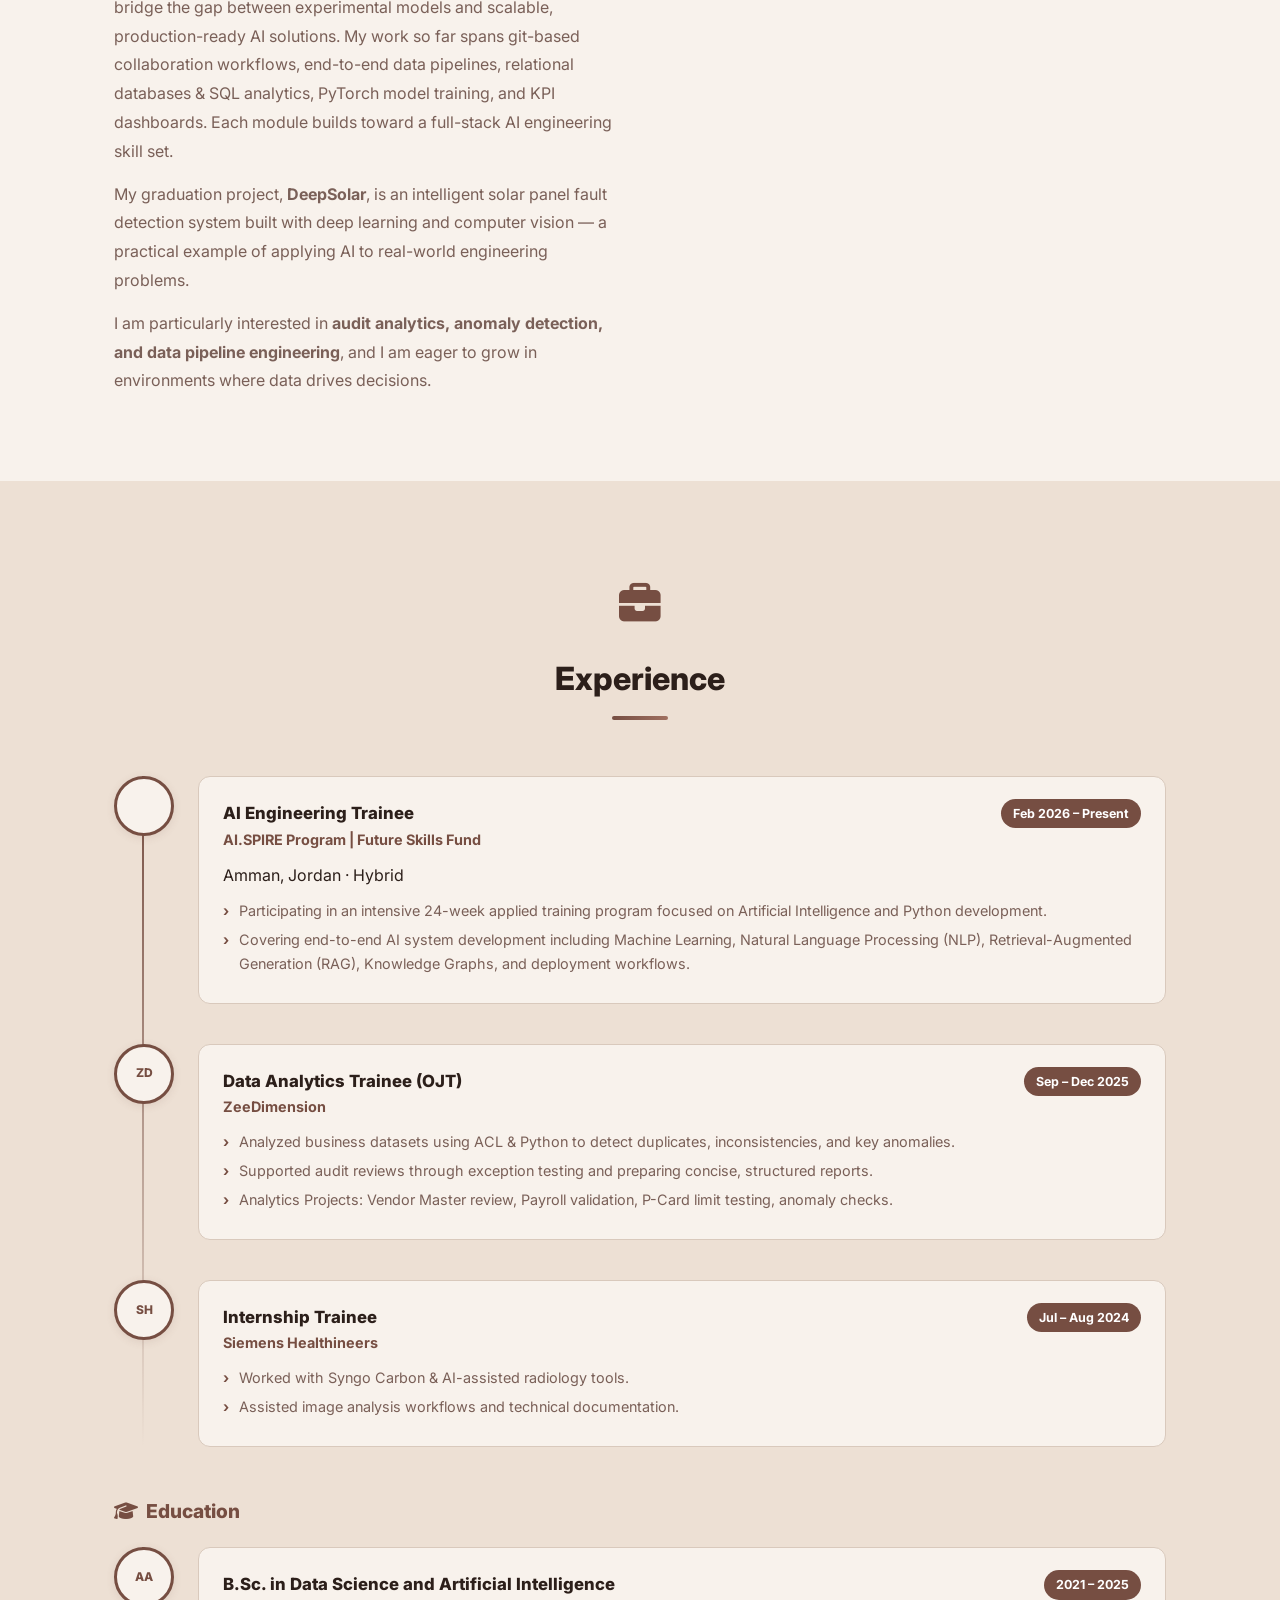
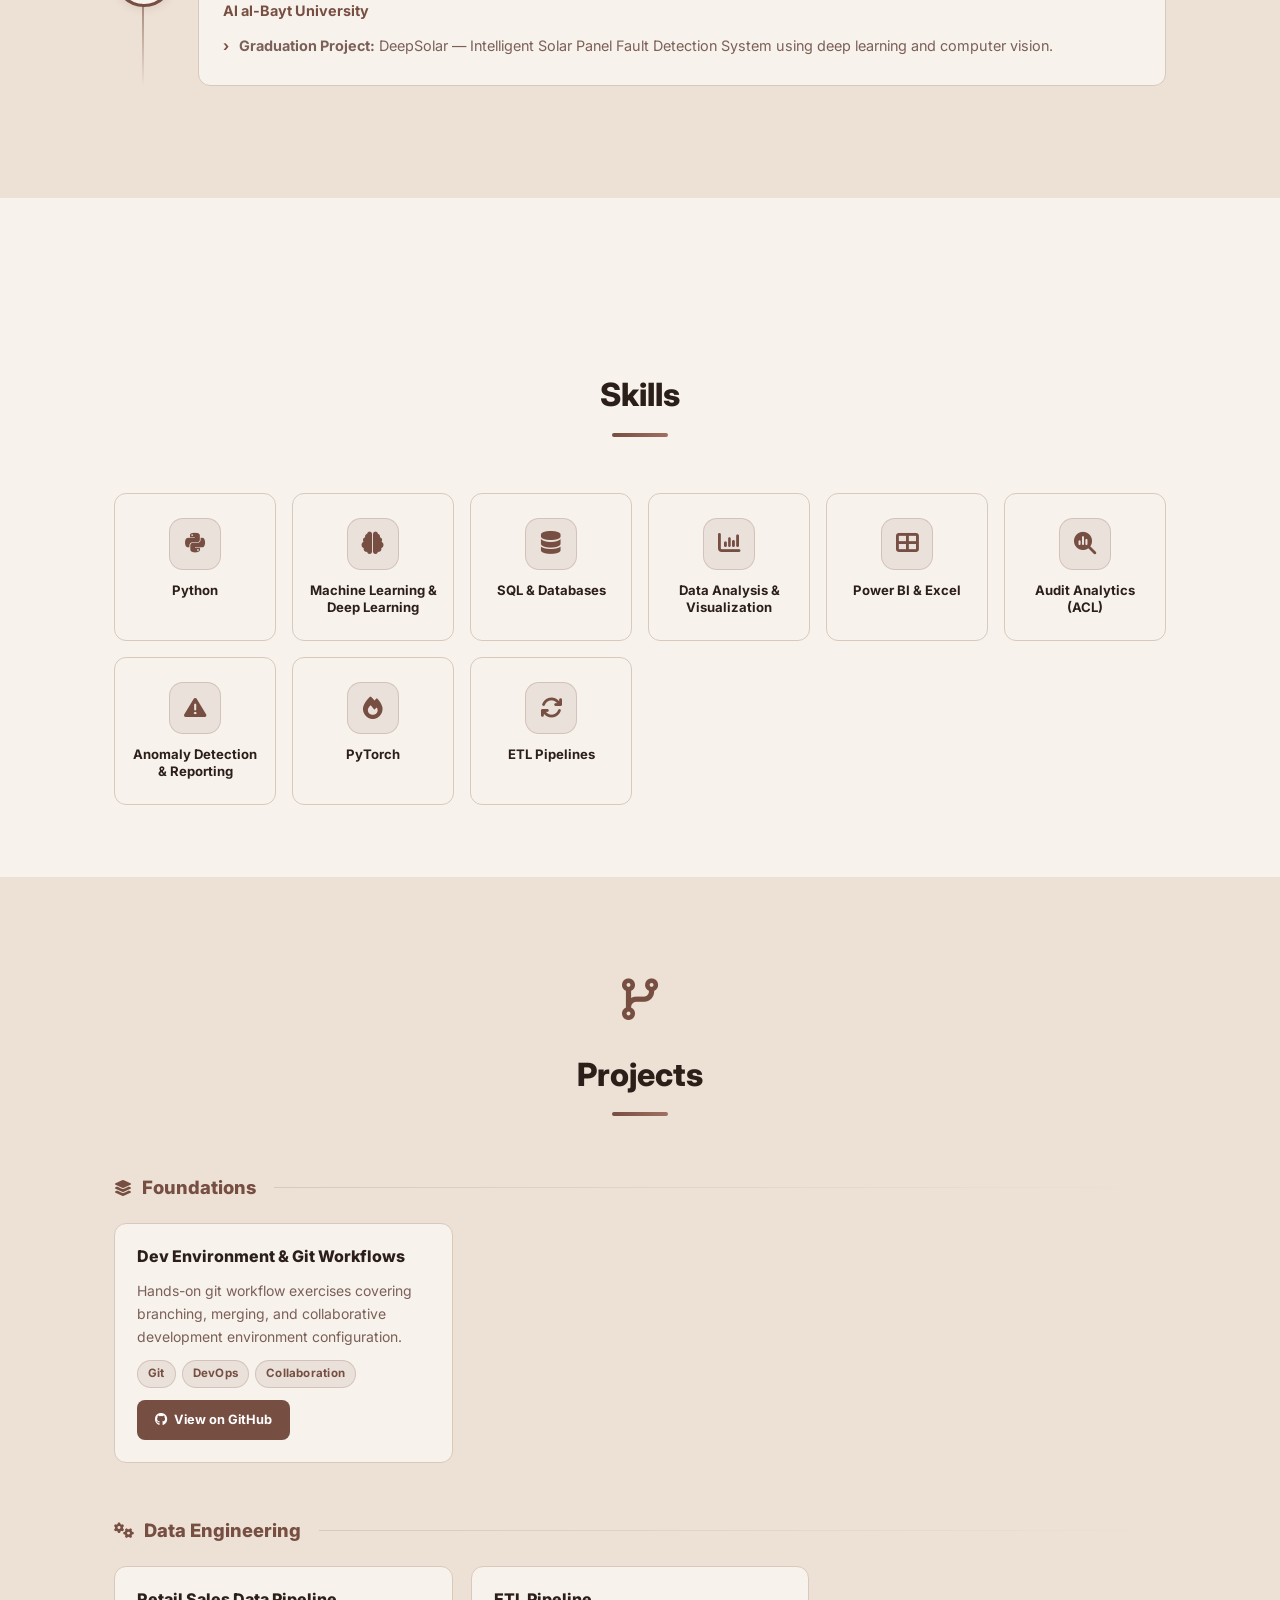
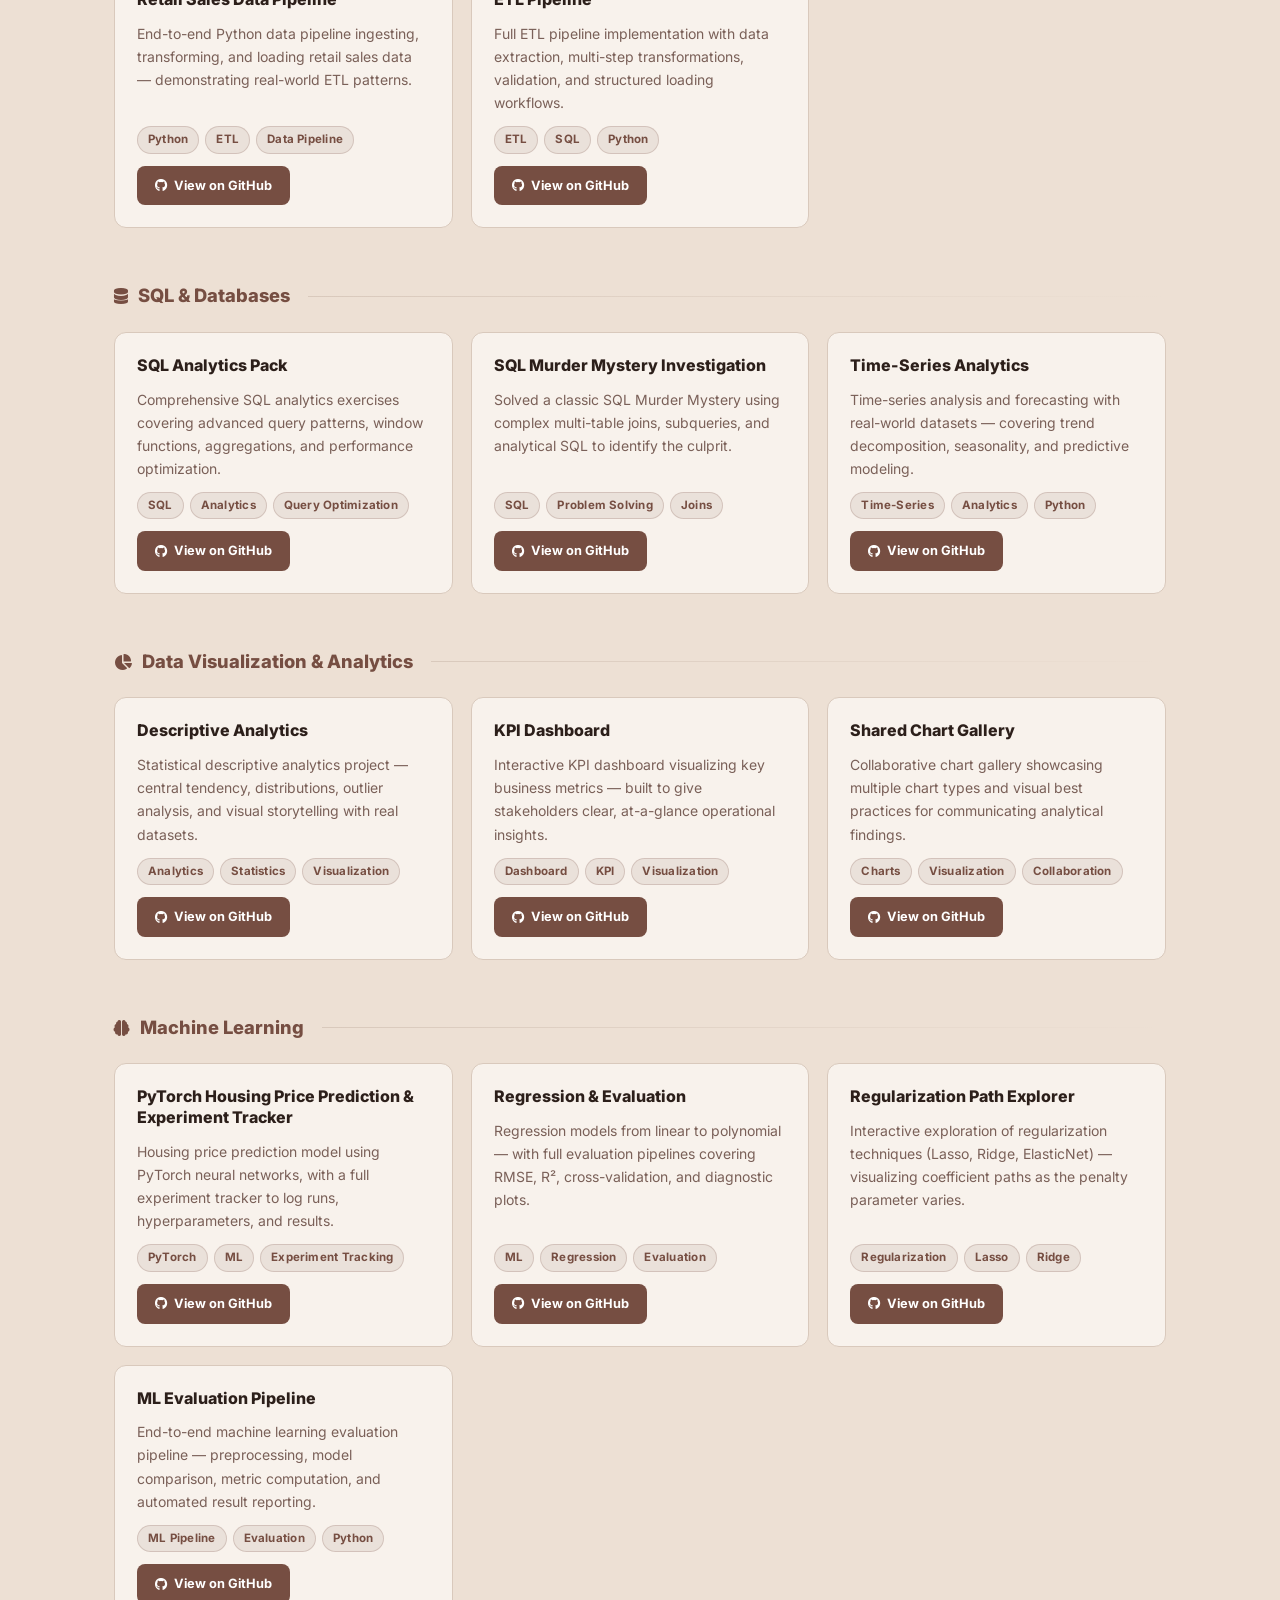
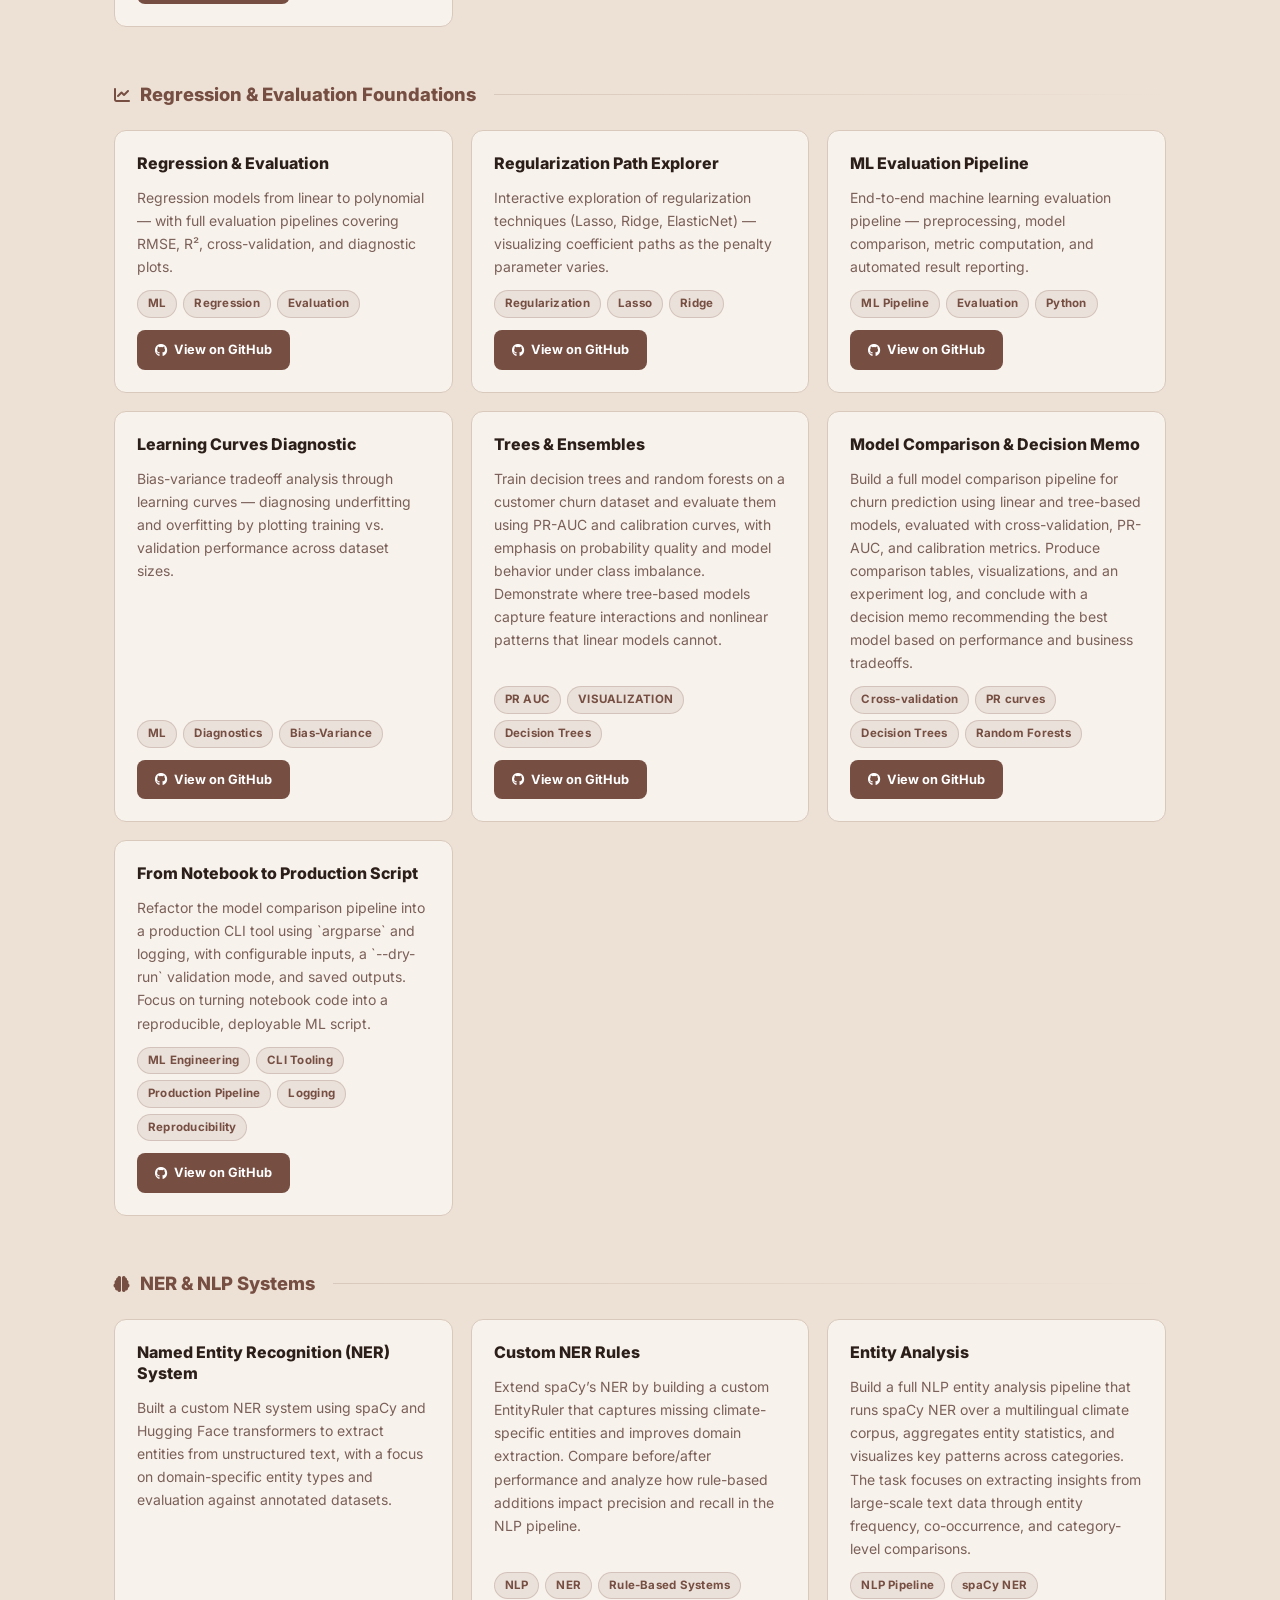
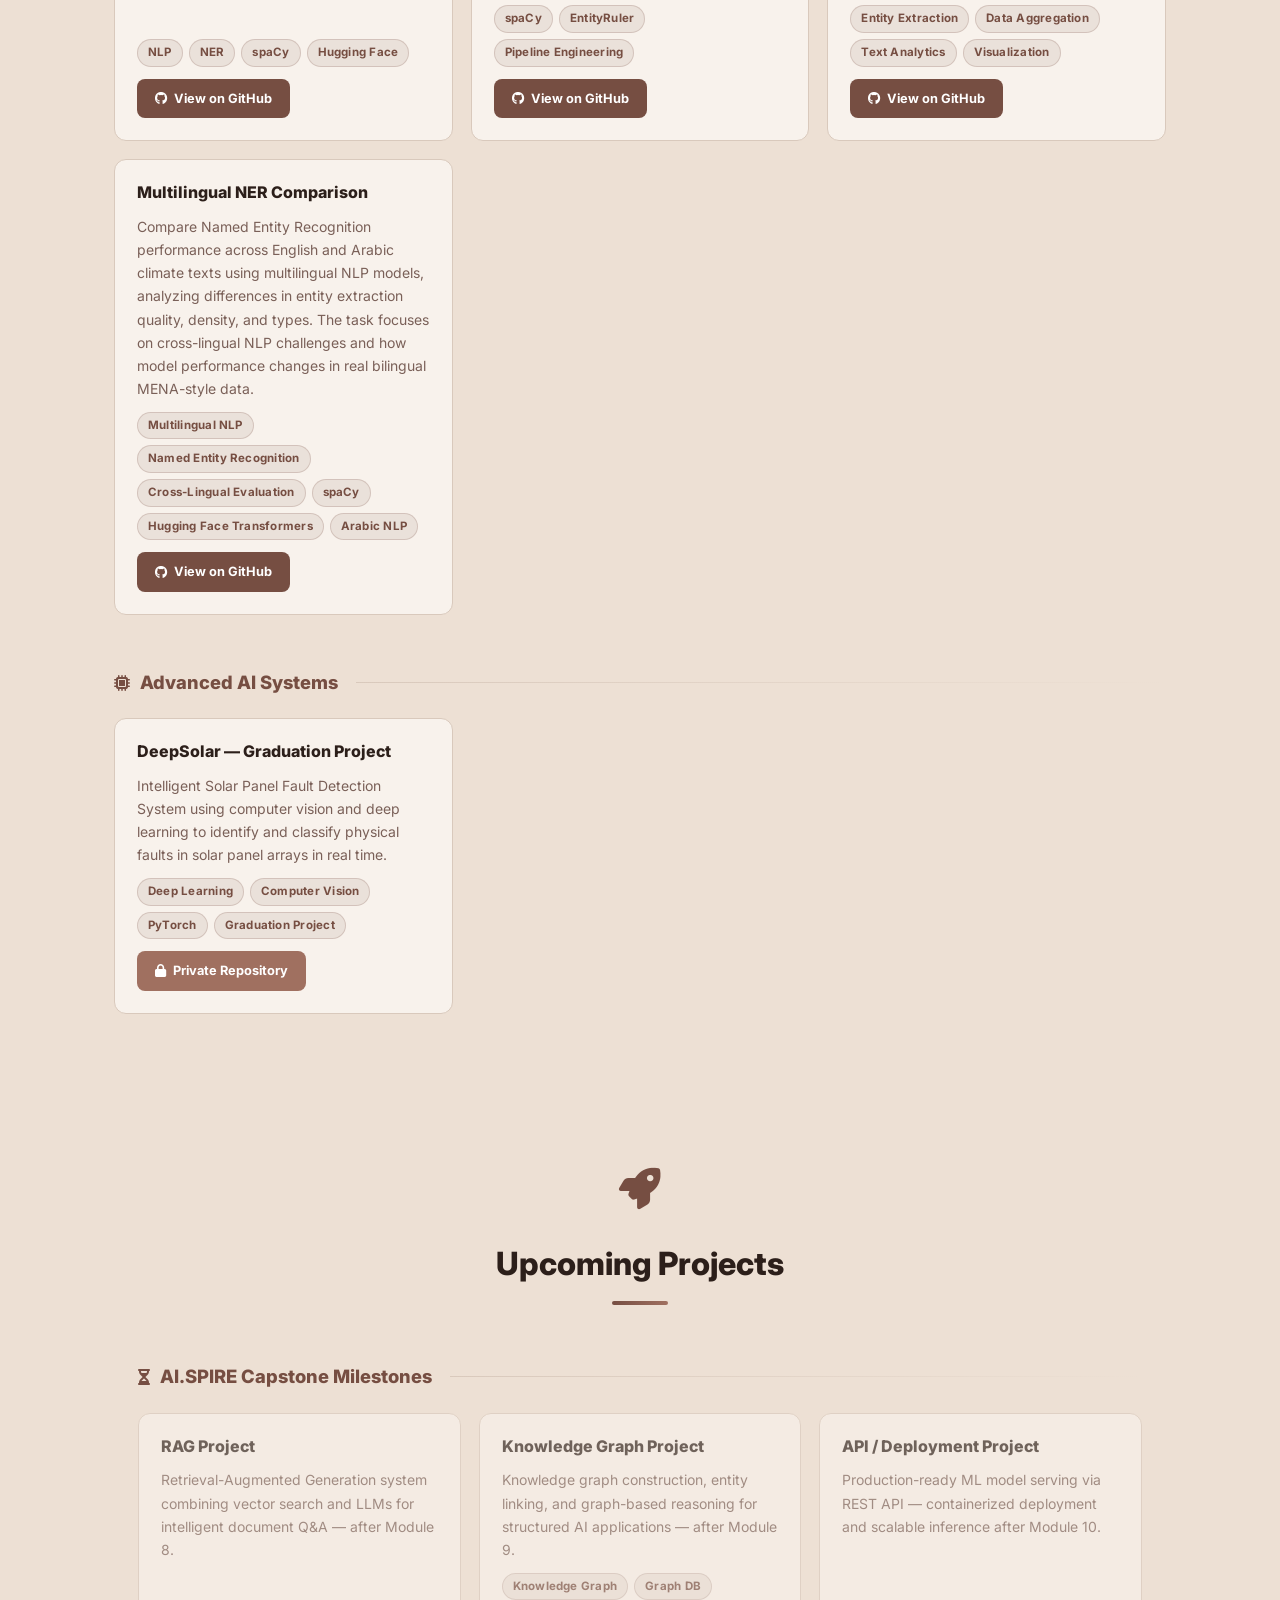
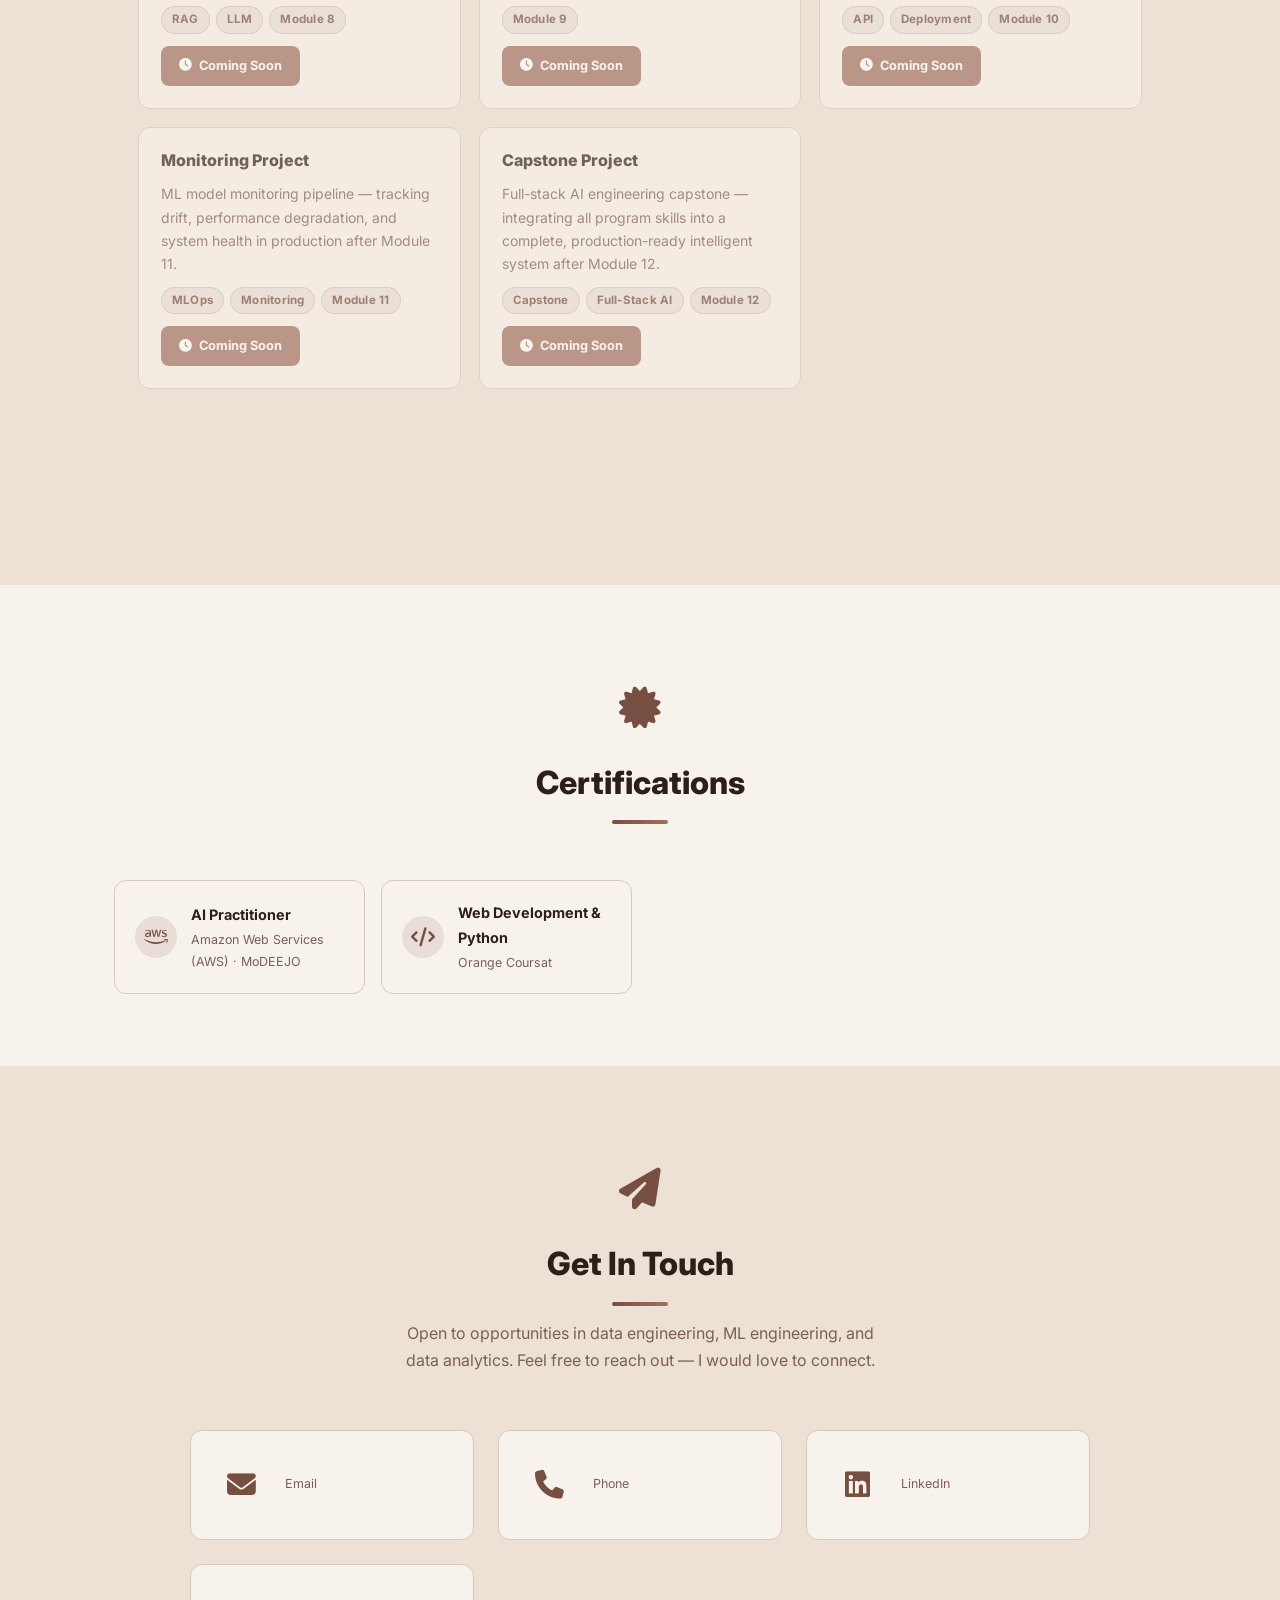
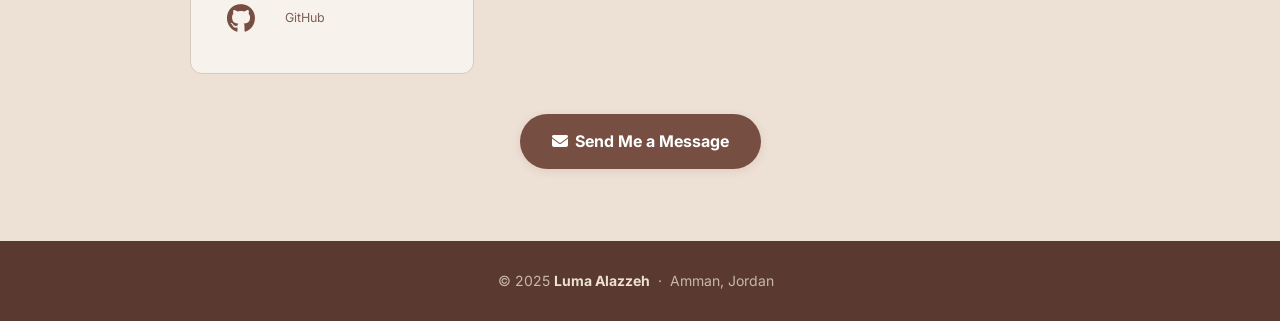
==== commit 31265019: "Update new projects" ====
--- a/index.html
+++ b/index.html
@@ -525,10 +525,10 @@
       </div>
 
 
-      <!-- ── CATEGORY 5: Machine Learning & NLP ── -->
+      <!-- ── CATEGORY 5: Machine Learning  ── -->
       <div class="project-category reveal">
         <div class="category-title">
-          <i class="fa-solid fa-brain"></i> Machine Learning &amp; NLP
+          <i class="fa-solid fa-brain"></i> Machine Learning
         </div>
         <div class="projects-grid">
 
@@ -652,10 +652,132 @@
         <i class="fa-brands fa-github"></i> View on GitHub
       </a>
     </div>
-
+    
+    <div class="project-card">
+      <div class="project-title">Trees & Ensembles</div>
+      <p class="project-desc">Train decision trees and random forests on a customer churn dataset and evaluate them using PR-AUC and calibration curves, with emphasis on probability quality and model behavior under class imbalance. Demonstrate where tree-based models capture feature interactions and nonlinear patterns that linear models cannot.</p>
+      <div class="project-tags">
+        <span class="tag">PR AUC</span>
+        <span class="tag">VISUALIZATION</span>
+        <span class="tag">Decision Trees</span>
+      </div>
+      <a href="https://github.com/LevelUp-Applied-AI/m5-l5b-tree-models-alazzehluma03-afk"
+         target="_blank" rel="noopener" class="btn-github">
+        <i class="fa-brands fa-github"></i> View on GitHub
+      </a>
+    </div>
+
+    <div class="project-card">
+      <div class="project-title">Model Comparison & Decision Memo</div>
+      <p class="project-desc">
+        Build a full model comparison pipeline for churn prediction using linear and tree-based models, evaluated with cross-validation, PR-AUC, and calibration metrics. Produce comparison tables, visualizations, and an experiment log, and conclude with a decision memo recommending the best model based on performance and business tradeoffs.
+      </p>
+      <div class="project-tags">
+        <span class="tag">Cross-validation</span>
+        <span class="tag">PR curves</span>
+        <span class="tag">Decision Trees</span>
+        <span class="tag">Random Forests</span>
+
+      </div>
+      <a href="https://github.com/LevelUp-Applied-AI/m5-i5b-model-comparison-alazzehluma03-afk"
+         target="_blank" rel="noopener" class="btn-github">
+        <i class="fa-brands fa-github"></i> View on GitHub
+      </a>
+    </div>
+
+    <div class="project-card">
+      <div class="project-title">From Notebook to Production Script</div>
+      <p class="project-desc">
+        Refactor the model comparison pipeline into a production CLI tool using `argparse` and logging, with configurable inputs, a `--dry-run` validation mode, and saved outputs. Focus on turning notebook code into a reproducible, deployable ML script.
+      </p>
+      <div class="project-tags">
+        <span class="tag">ML Engineering</span>
+        <span class="tag">CLI Tooling</span>
+        <span class="tag">Production Pipeline</span>
+        <span class="tag">Logging</span>
+        <span class="tag">Reproducibility</span>
+      </div>
+      <a href="https://github.com/alazzehluma03-afk/Notebook-to-Production-Script"
+         target="_blank" rel="noopener" class="btn-github">
+        <i class="fa-brands fa-github"></i> View on GitHub
+      </a>
+    </div>
   </div>
 </div>
-
+<!-- ── CATEGORY 5: M6A  ── -->
+      <div class="project-category reveal">
+        <div class="category-title">
+          <i class="fa-solid fa-brain"></i> NER & NLP Systems
+        </div>
+        <div class="projects-grid">
+          <div class="project-card">
+            <div class="project-title">Named Entity Recognition (NER) System</div>
+            <p class="project-desc">Built a custom NER system using spaCy and Hugging Face transformers to extract entities from unstructured text, with a focus on domain-specific entity types and evaluation against annotated datasets.</p>
+            <div class="project-tags">
+              <span class="tag">NLP</span>
+              <span class="tag">NER</span>
+              <span class="tag">spaCy</span>
+              <span class="tag">Hugging Face</span>
+            </div>
+            <a href="https://github.com/LevelUp-Applied-AI/m6-l6a-ner-pipeline-alazzehluma03-afk"
+               target="_blank" rel="noopener" class="btn-github">
+              <i class="fa-brands fa-github"></i> View on GitHub
+            </a>
+          </div>
+          <div class="project-card">
+            <div class="project-title">Custom NER Rules</div>
+            <p class="project-desc">
+              Extend spaCy’s NER by building a custom EntityRuler that captures missing climate-specific entities and improves domain extraction. Compare before/after performance and analyze how rule-based additions impact precision and recall in the NLP pipeline.
+            </p>
+            <div class="project-tags">
+              <span class="tag">NLP</span>
+              <span class="tag">NER</span>
+              <span class="tag">Rule-Based Systems</span>
+              <span class="tag">spaCy</span>
+              <span class="tag">EntityRuler</span>
+              <span class="tag">Pipeline Engineering</span>
+            </div>
+            <a href="https://github.com/LevelUp-Applied-AI/m6-l6a-ner-pipeline-alazzehluma03-afk"
+               target="_blank" rel="noopener" class="btn-github">
+              <i class="fa-brands fa-github"></i> View on GitHub
+            </a>
+          </div>
+          <div class="project-card">
+            <div class="project-title">Entity Analysis</div>
+            <p class="project-desc">
+              Build a full NLP entity analysis pipeline that runs spaCy NER over a multilingual climate corpus, aggregates entity statistics, and visualizes key patterns across categories. The task focuses on extracting insights from large-scale text data through entity frequency, co-occurrence, and category-level comparisons.            </p>
+            <div class="project-tags">
+              <span class="tag">NLP Pipeline</span>
+              <span class="tag">spaCy NER</span>
+              <span class="tag">Entity Extraction</span>
+              <span class="tag">Data Aggregation</span>
+              <span class="tag">Text Analytics</span>
+              <span class="tag">Visualization</span>
+            </div>
+            <a href="https://github.com/LevelUp-Applied-AI/m6-i6a-entity-analysis-alazzehluma03-afk"
+               target="_blank" rel="noopener" class="btn-github">
+              <i class="fa-brands fa-github"></i> View on GitHub
+            </a>
+          </div>
+          <div class ="project-card">
+            <div class="project-title">Multilingual NER Comparison</div>
+            <p class="project-desc">
+              Compare Named Entity Recognition performance across English and Arabic climate texts using multilingual NLP models, analyzing differences in entity extraction quality, density, and types. The task focuses on cross-lingual NLP challenges and how model performance changes in real bilingual MENA-style data.            </p>
+            <div class="project-tags">
+              <span class="tag">Multilingual NLP</span>
+              <span class="tag">Named Entity Recognition</span>
+              <span class="tag">Cross-Lingual Evaluation</span>
+              <span class="tag">spaCy</span>
+              <span class="tag">Hugging Face Transformers</span>
+              <span class="tag">Arabic NLP</span>
+            </div>
+            <a href="https://github.com/LevelUp-Applied-AI/m6-i6a-entity-analysis-alazzehluma03-afk"
+               target="_blank" rel="noopener" class="btn-github">
+              <i class="fa-brands fa-github"></i> View on GitHub
+            </a>
+          </div>
+        </div>
+      </div>
       <!-- ── CATEGORY 7: Advanced AI Systems ── -->
       <div class="project-category reveal">
         <div class="category-title">
@@ -677,7 +799,7 @@
               <i class="fa-solid fa-lock"></i> Private Repository
             </span>
           </div>
-
+          
         </div>
       </div>
       <!-- ══════════════════════════════════════════
@@ -697,31 +819,6 @@
         <i class="fa-solid fa-hourglass-half"></i> AI.SPIRE Capstone Milestones
       </div>
       <div class="projects-grid">
-
-        <div class="project-card" style="opacity:0.65;">
-          <div class="project-title">NLP Project</div>
-          <p class="project-desc">Natural Language Processing capstone — building and evaluating NLP pipelines after completing Module 6.</p>
-          <div class="project-tags">
-            <span class="tag">NLP</span>
-            <span class="tag">Module 6</span>
-          </div>
-          <span class="btn-github" style="background:var(--brown-light);cursor:default;">
-            <i class="fa-solid fa-clock"></i> Coming Soon
-          </span>
-        </div>
-
-        <div class="project-card" style="opacity:0.65;">
-          <div class="project-title">Deep Learning / NLP Project</div>
-          <p class="project-desc">Deep learning applied to NLP tasks — neural architectures for text understanding after Module 7.</p>
-          <div class="project-tags">
-            <span class="tag">Deep Learning</span>
-            <span class="tag">NLP</span>
-            <span class="tag">Module 7</span>
-          </div>
-          <span class="btn-github" style="background:var(--brown-light);cursor:default;">
-            <i class="fa-solid fa-clock"></i> Coming Soon
-          </span>
-        </div>
 
         <div class="project-card" style="opacity:0.65;">
           <div class="project-title">RAG Project</div>
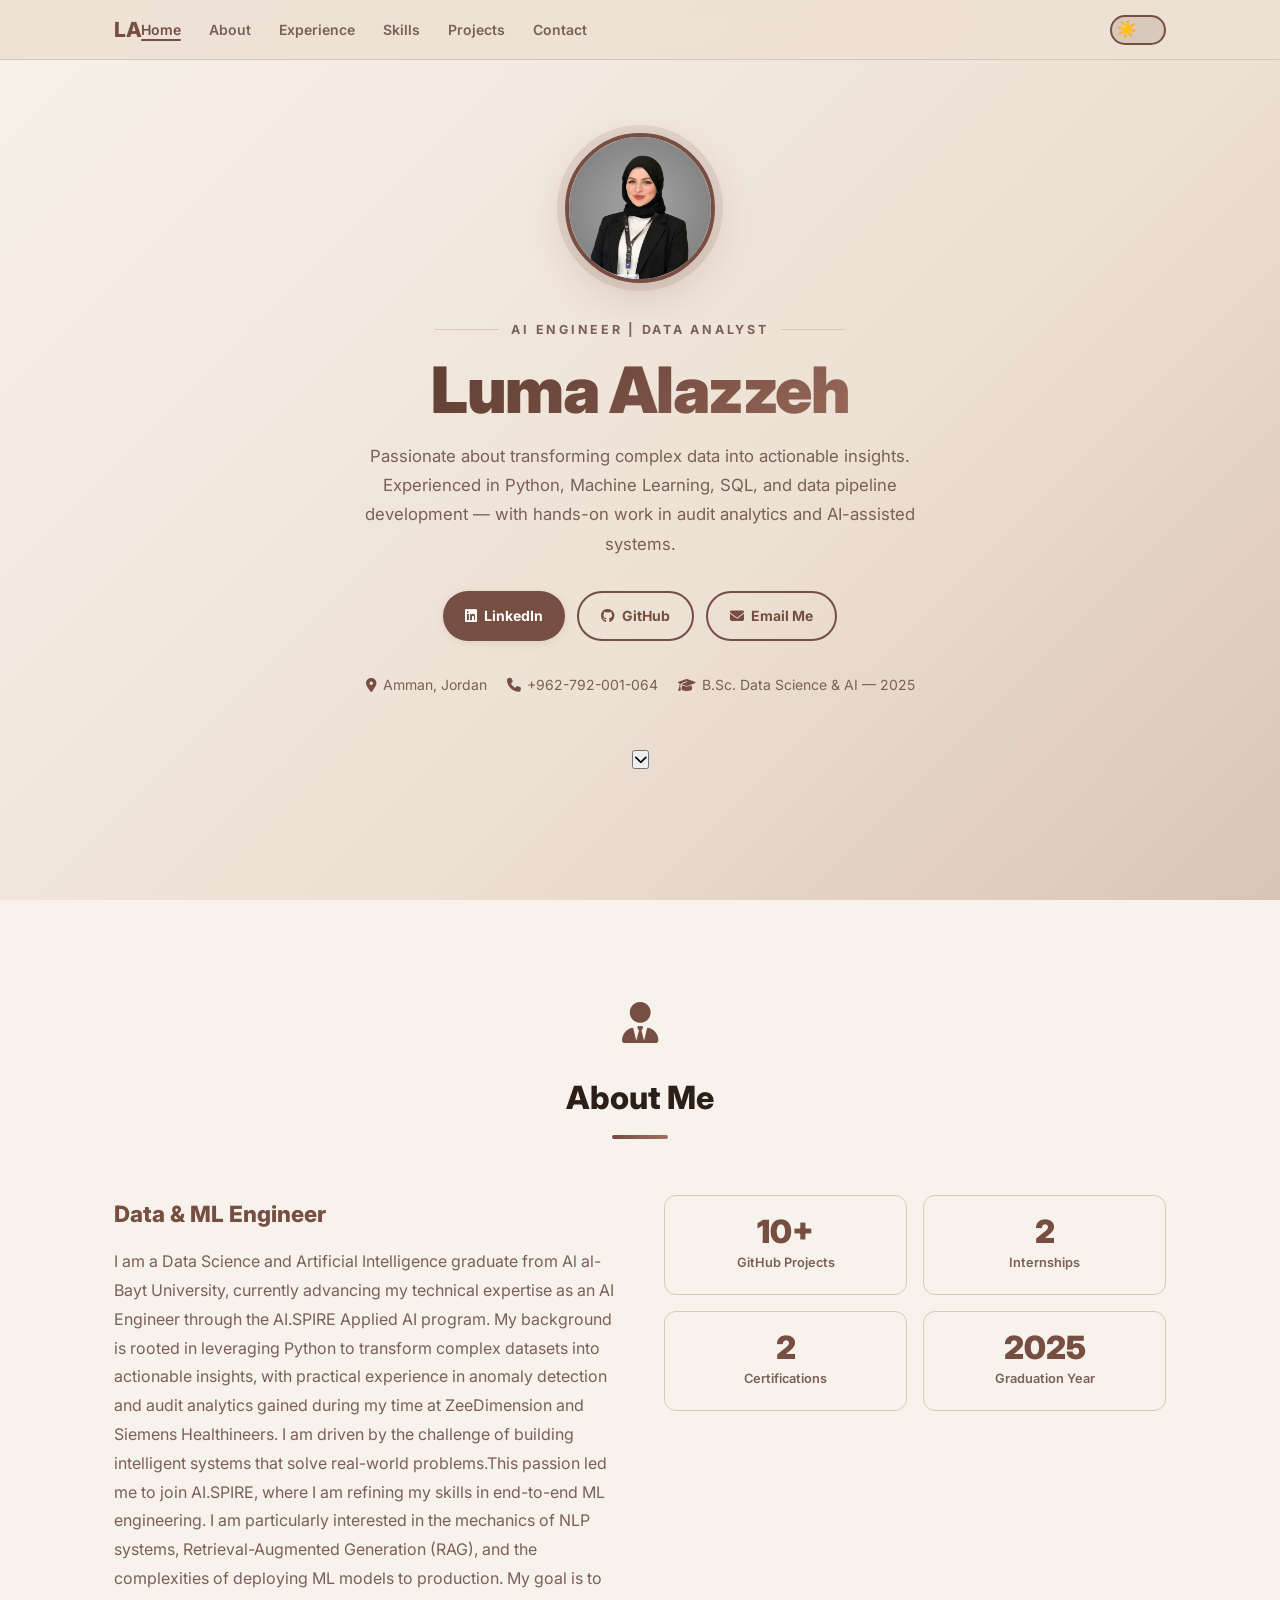
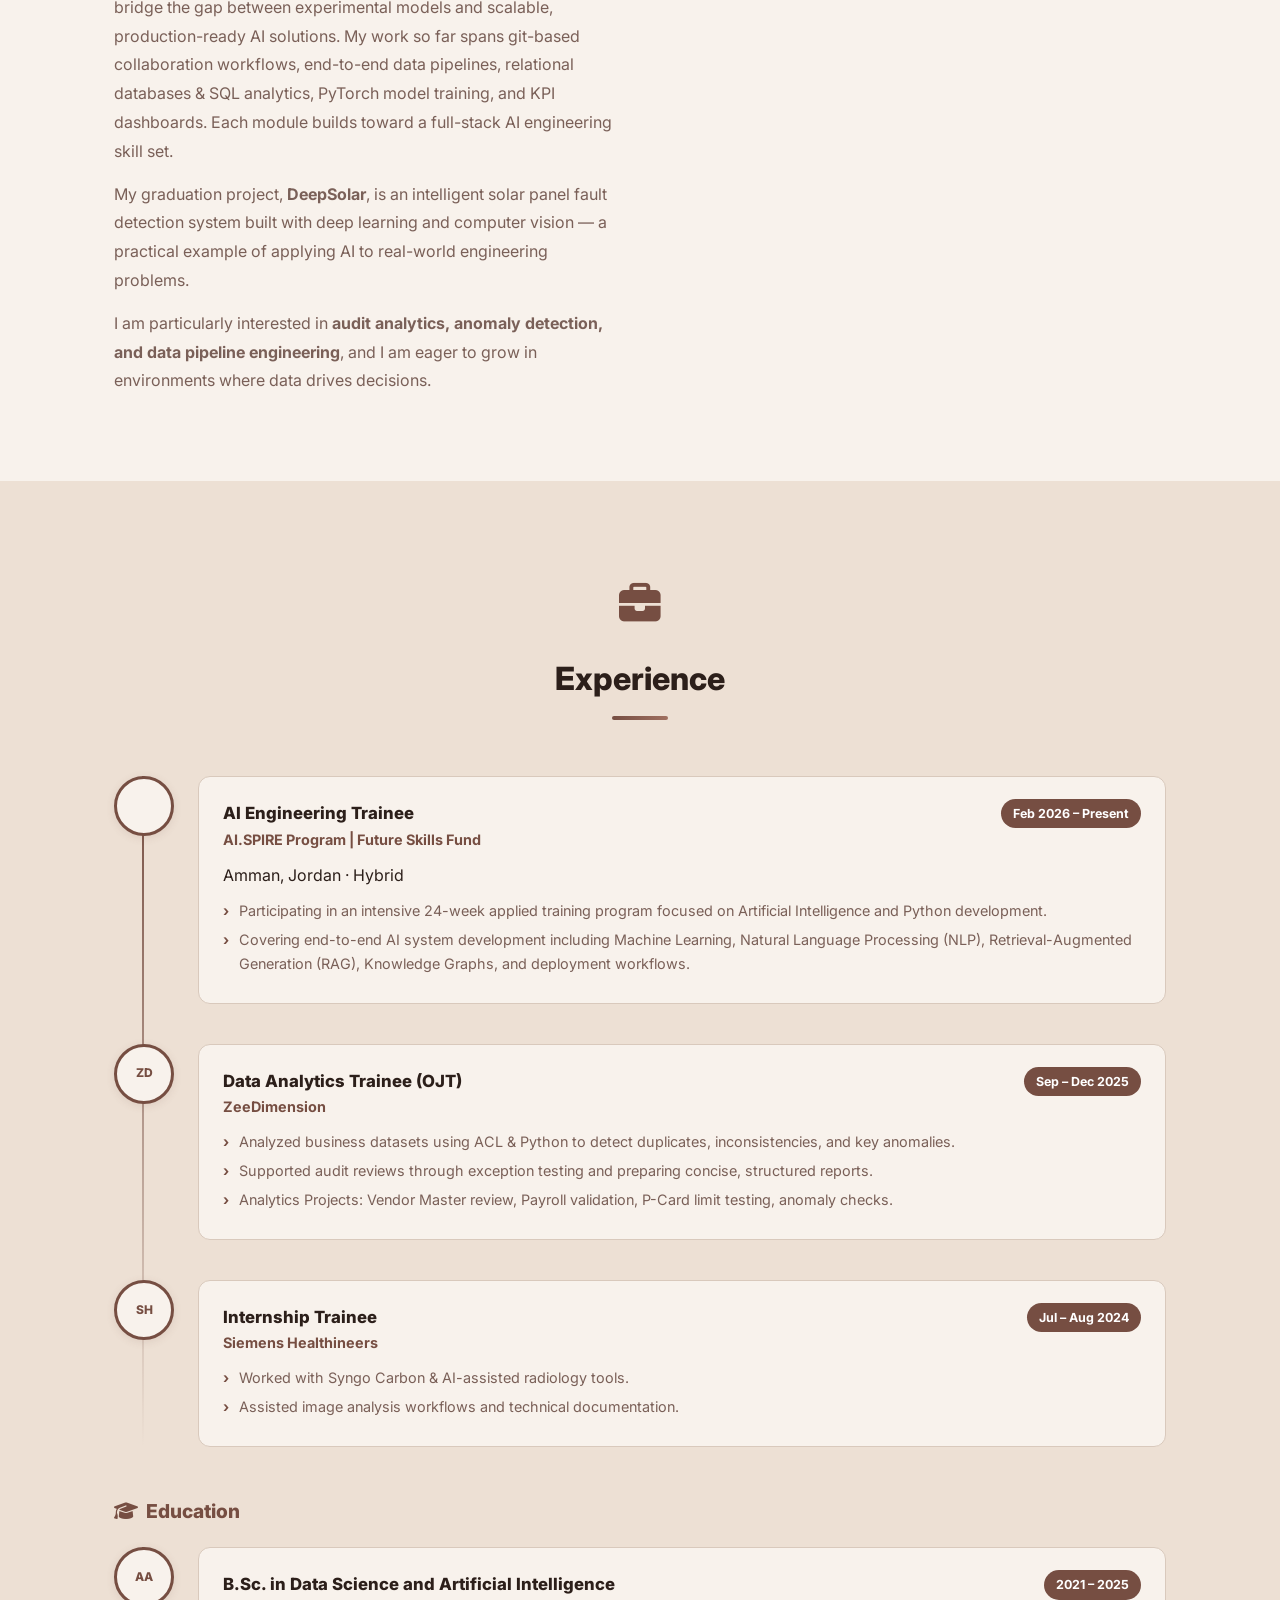
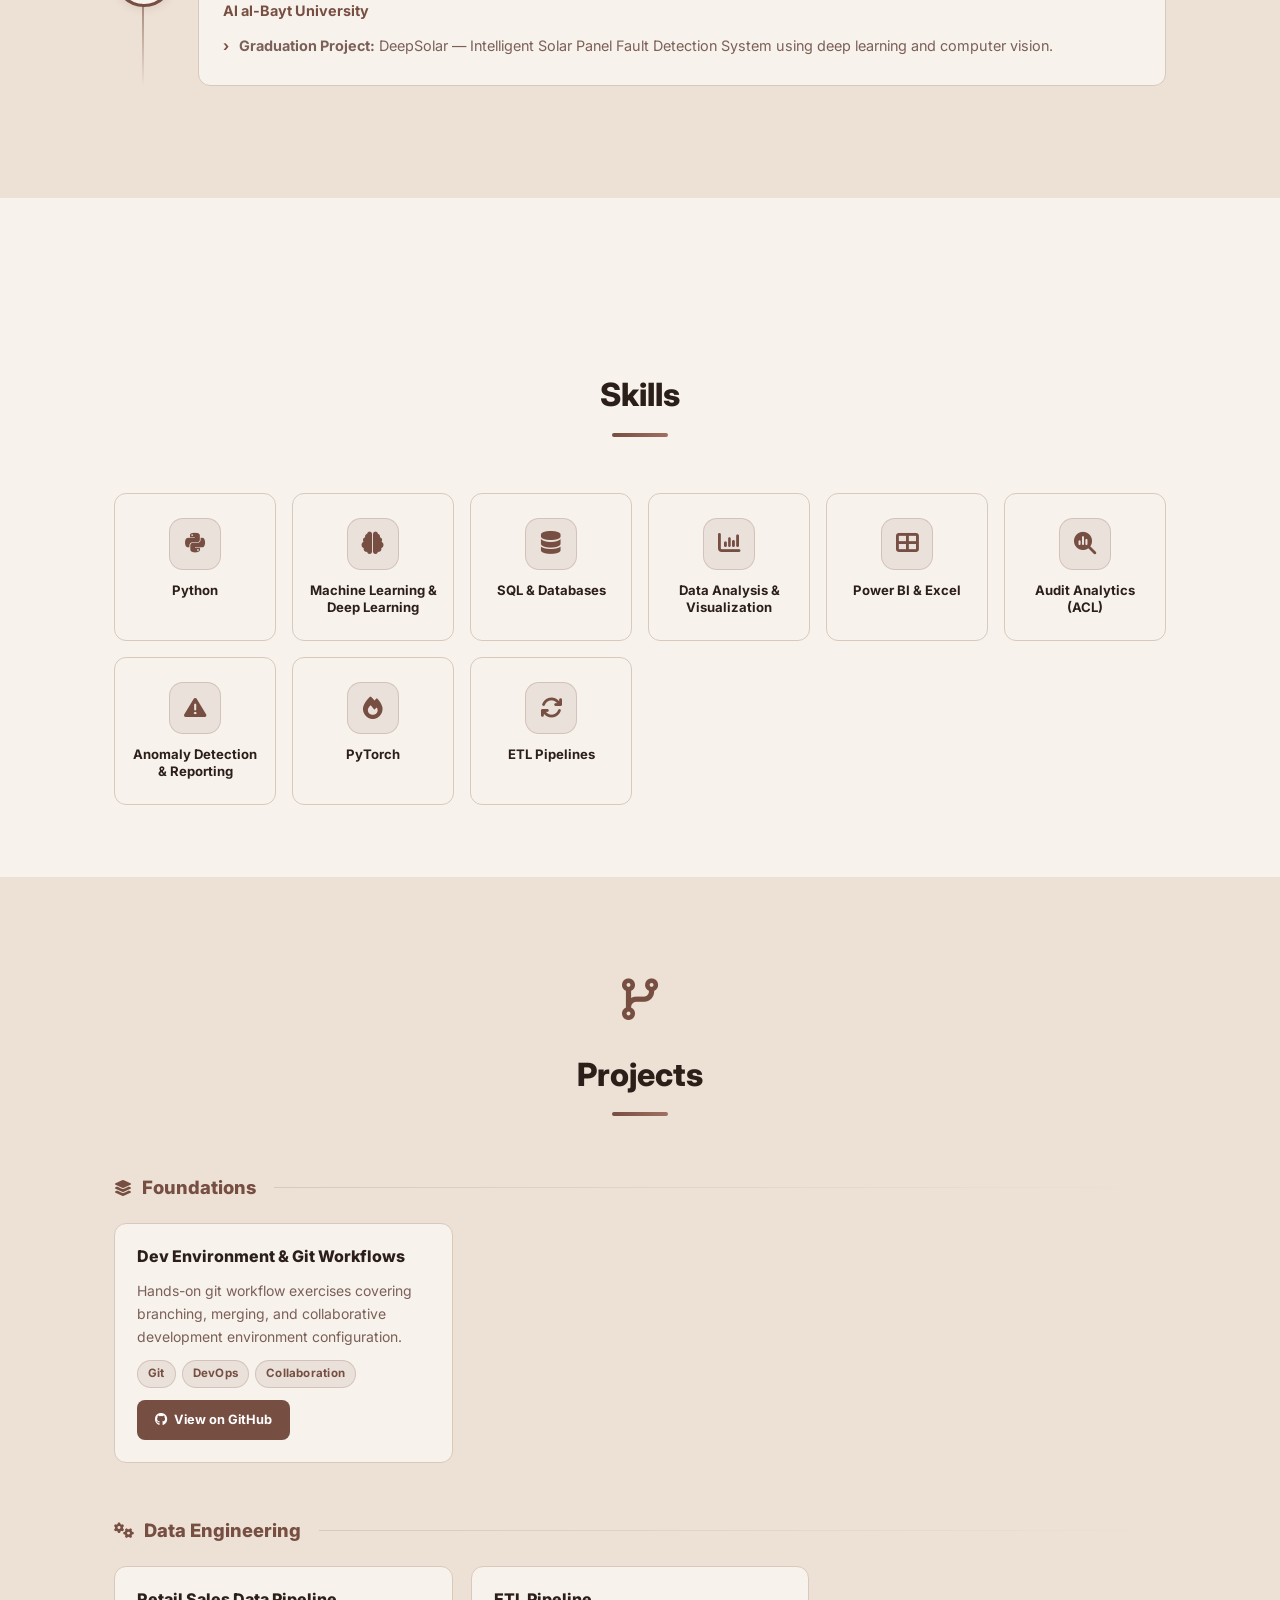
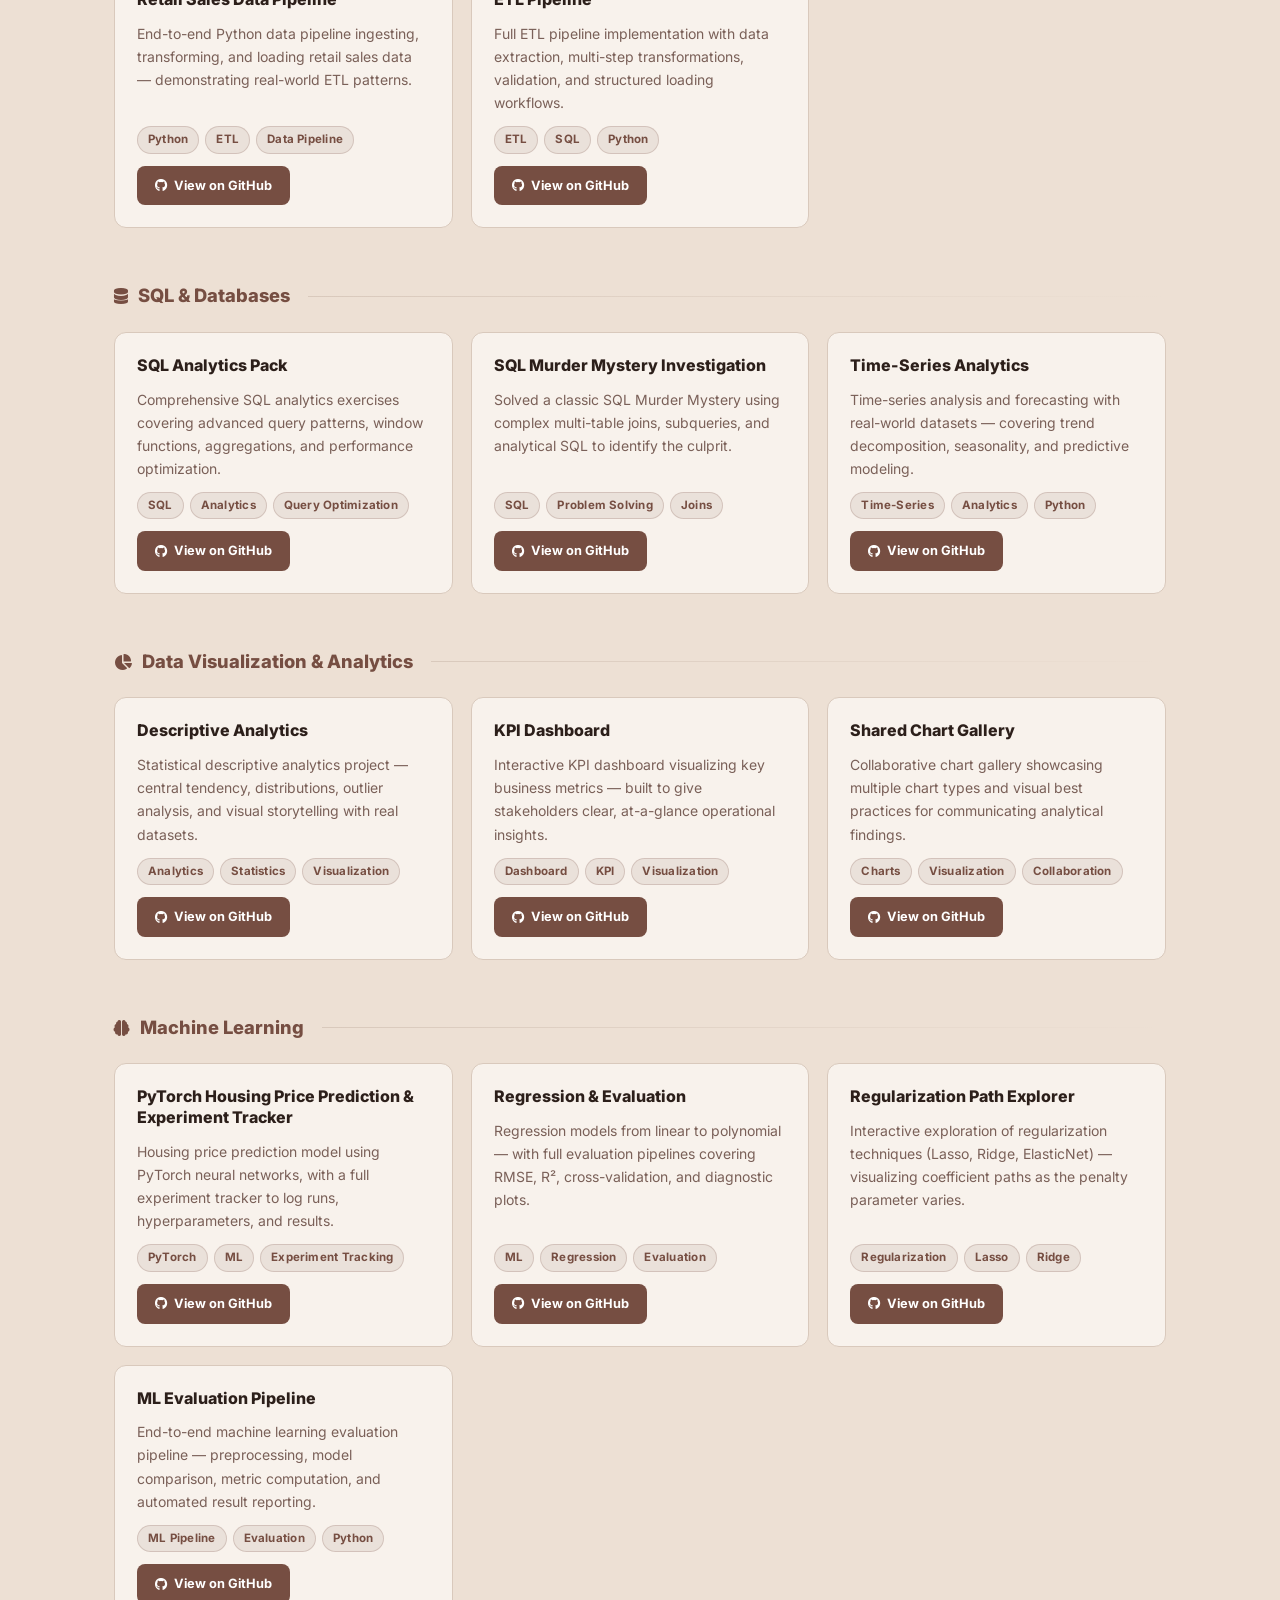
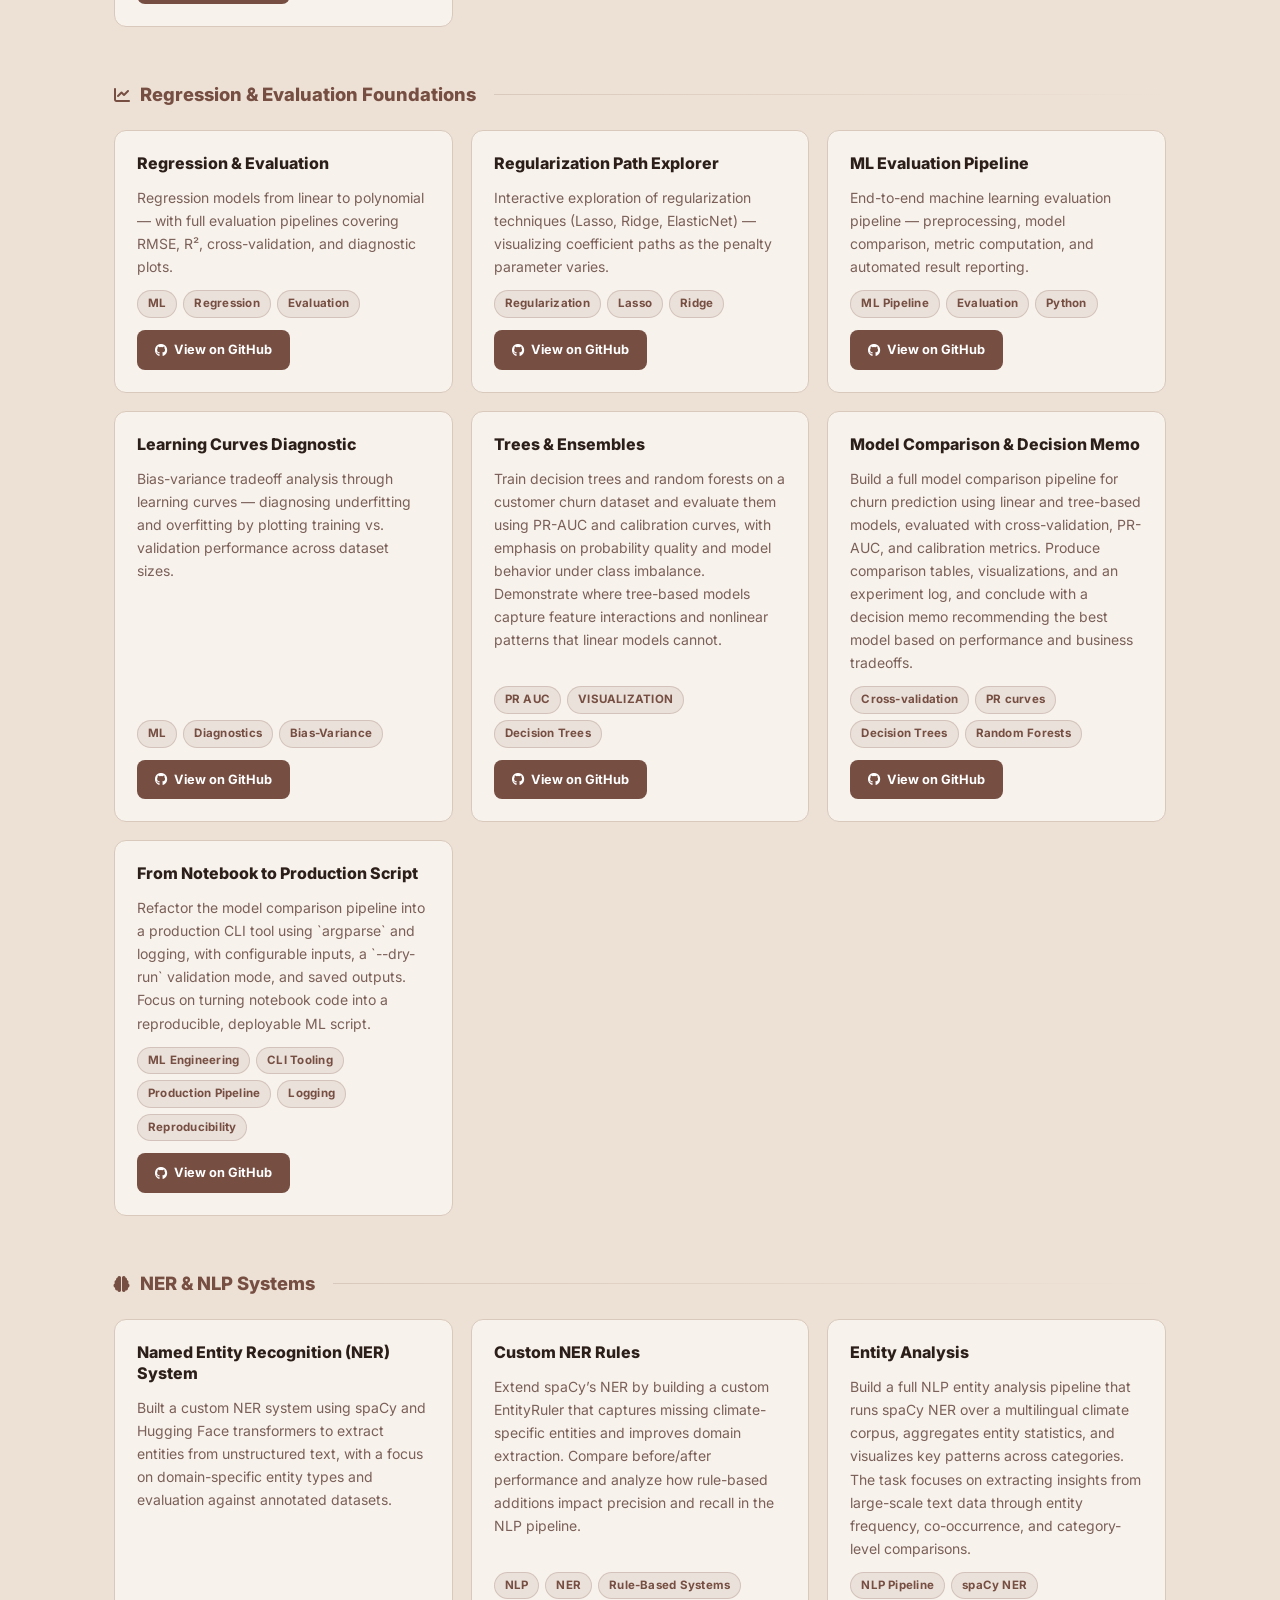
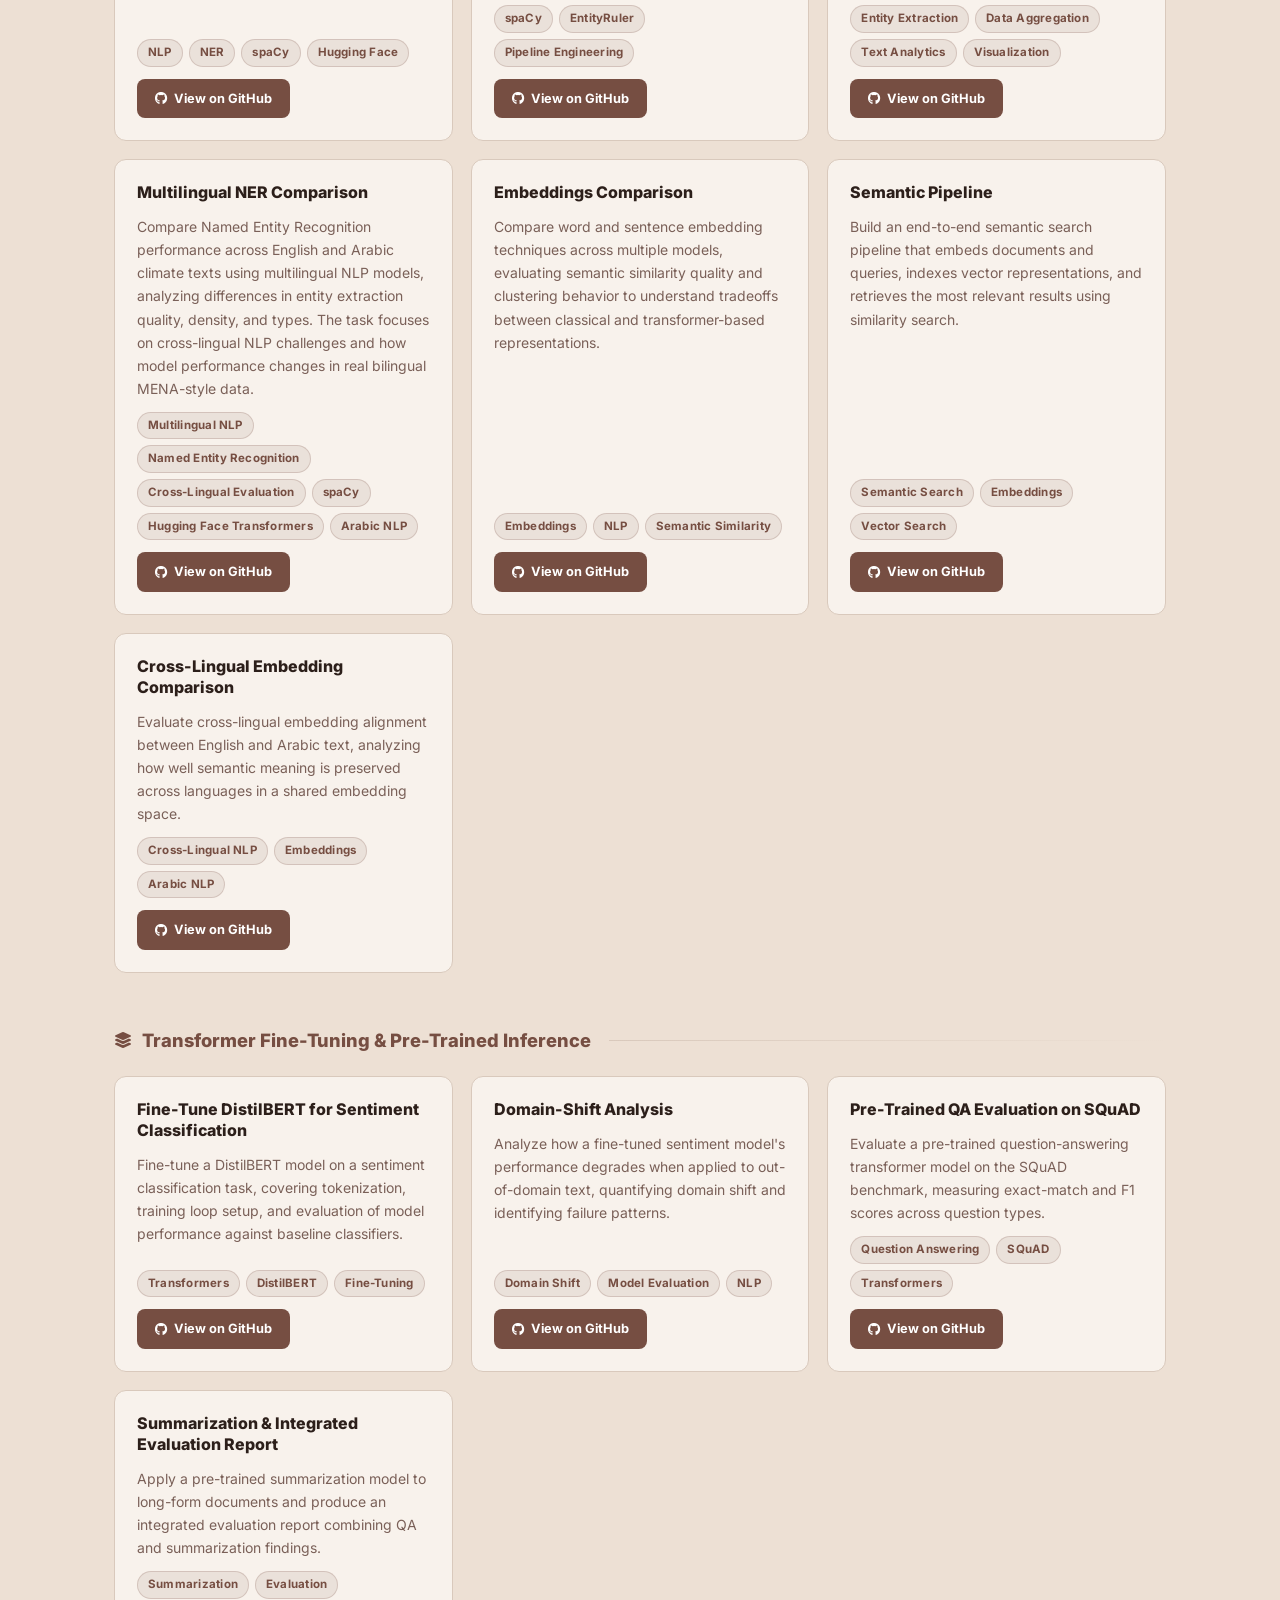
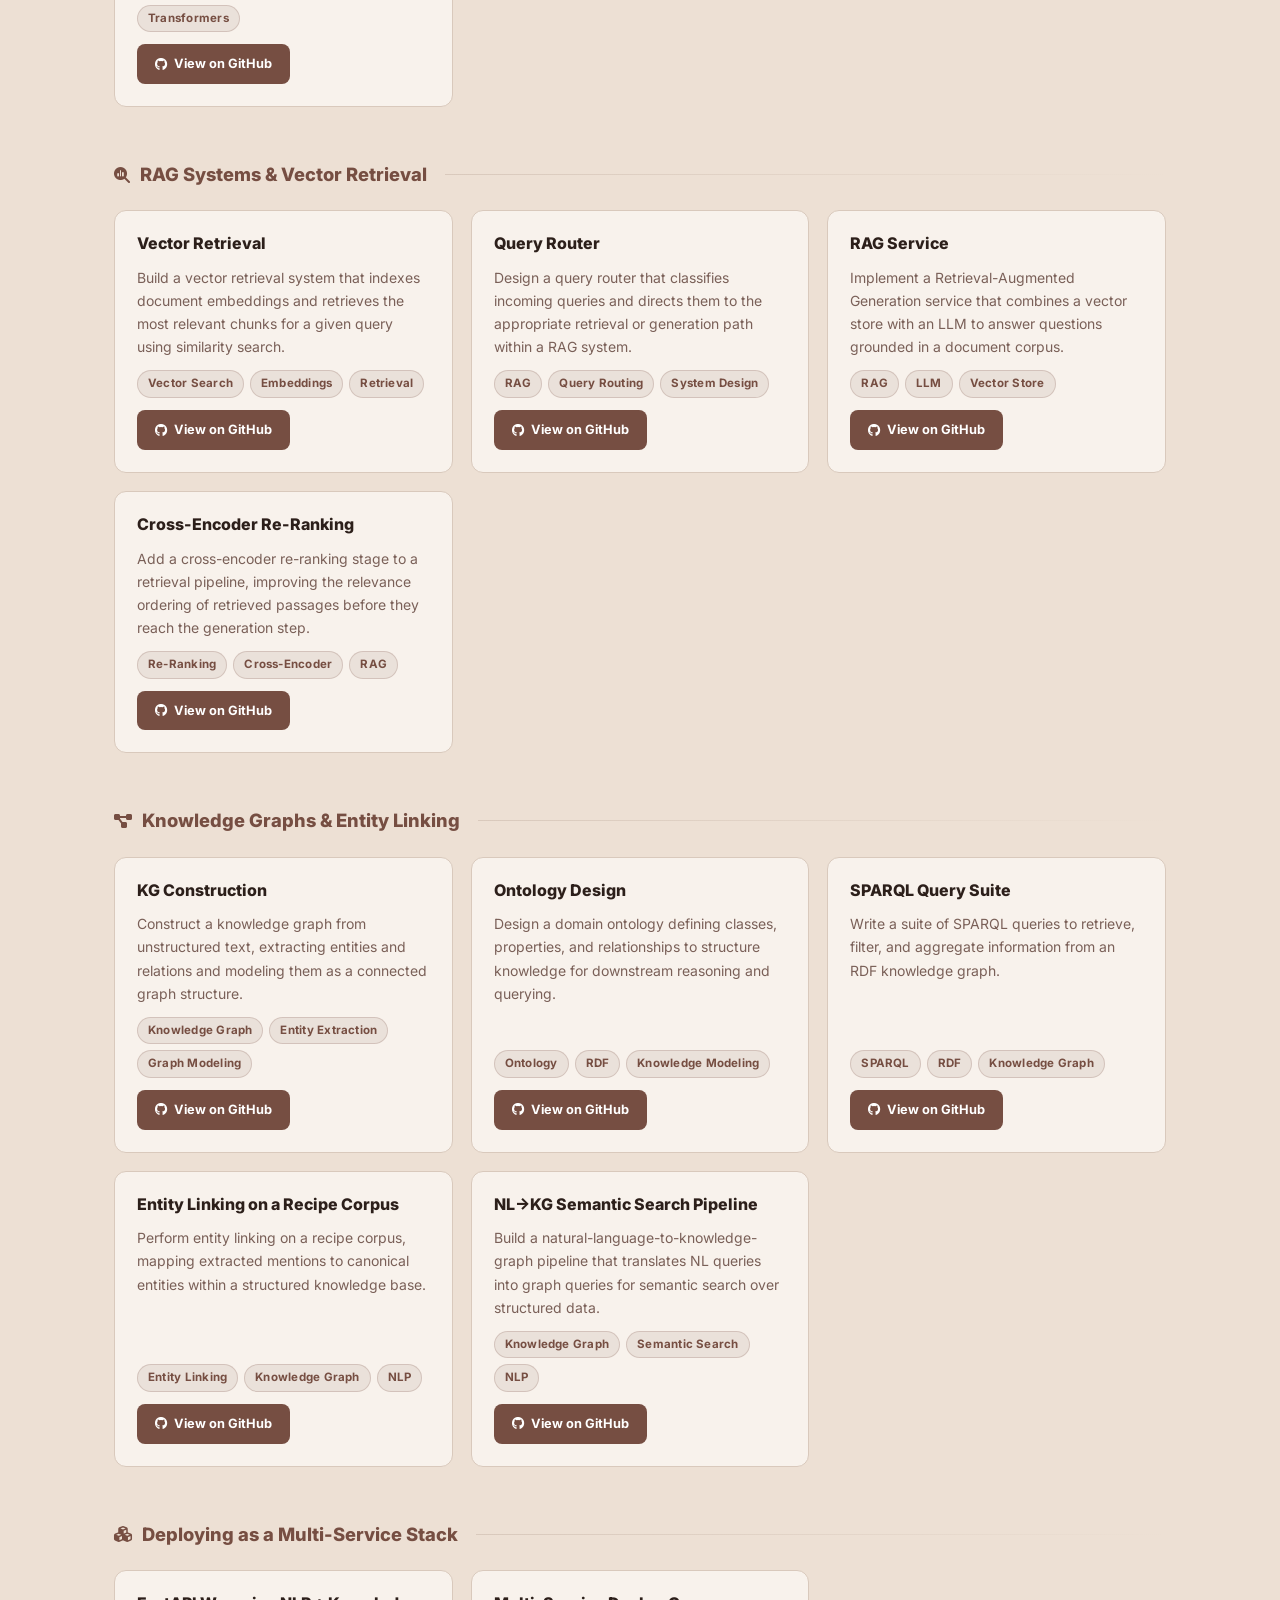
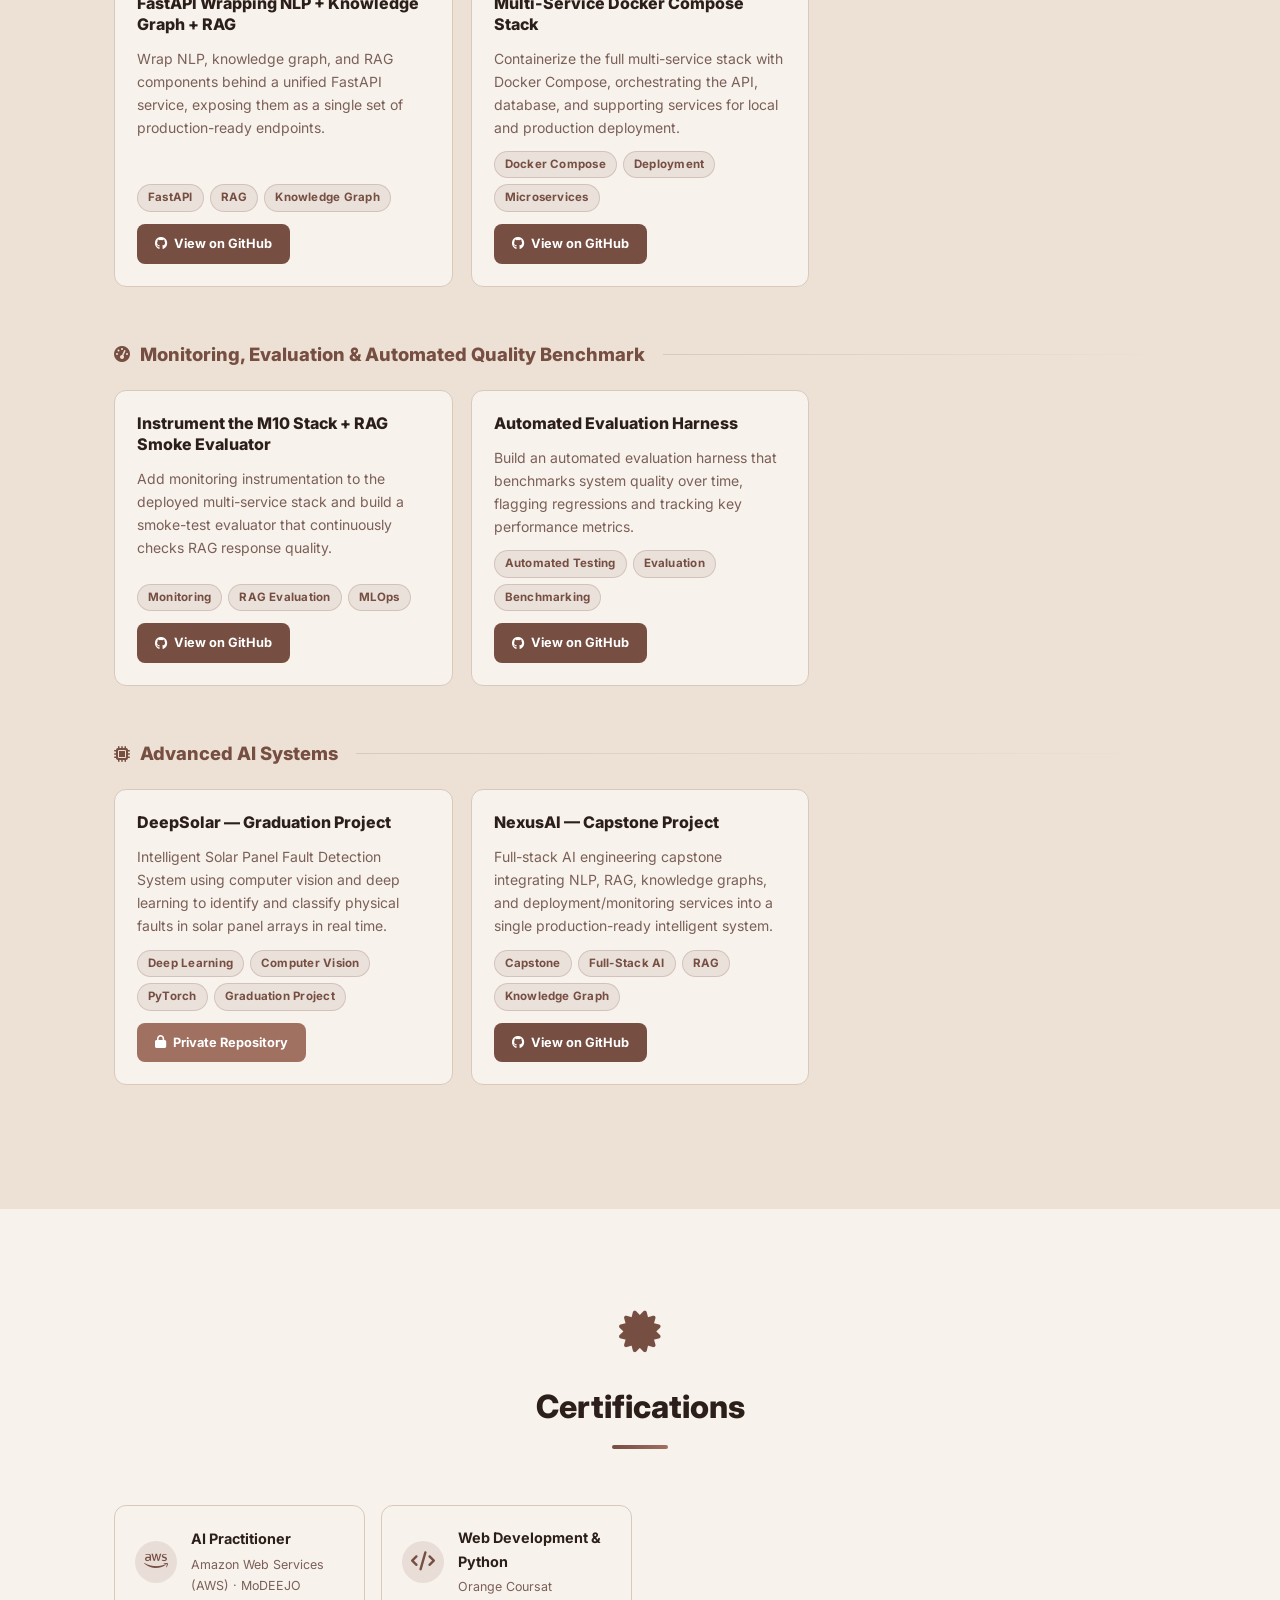
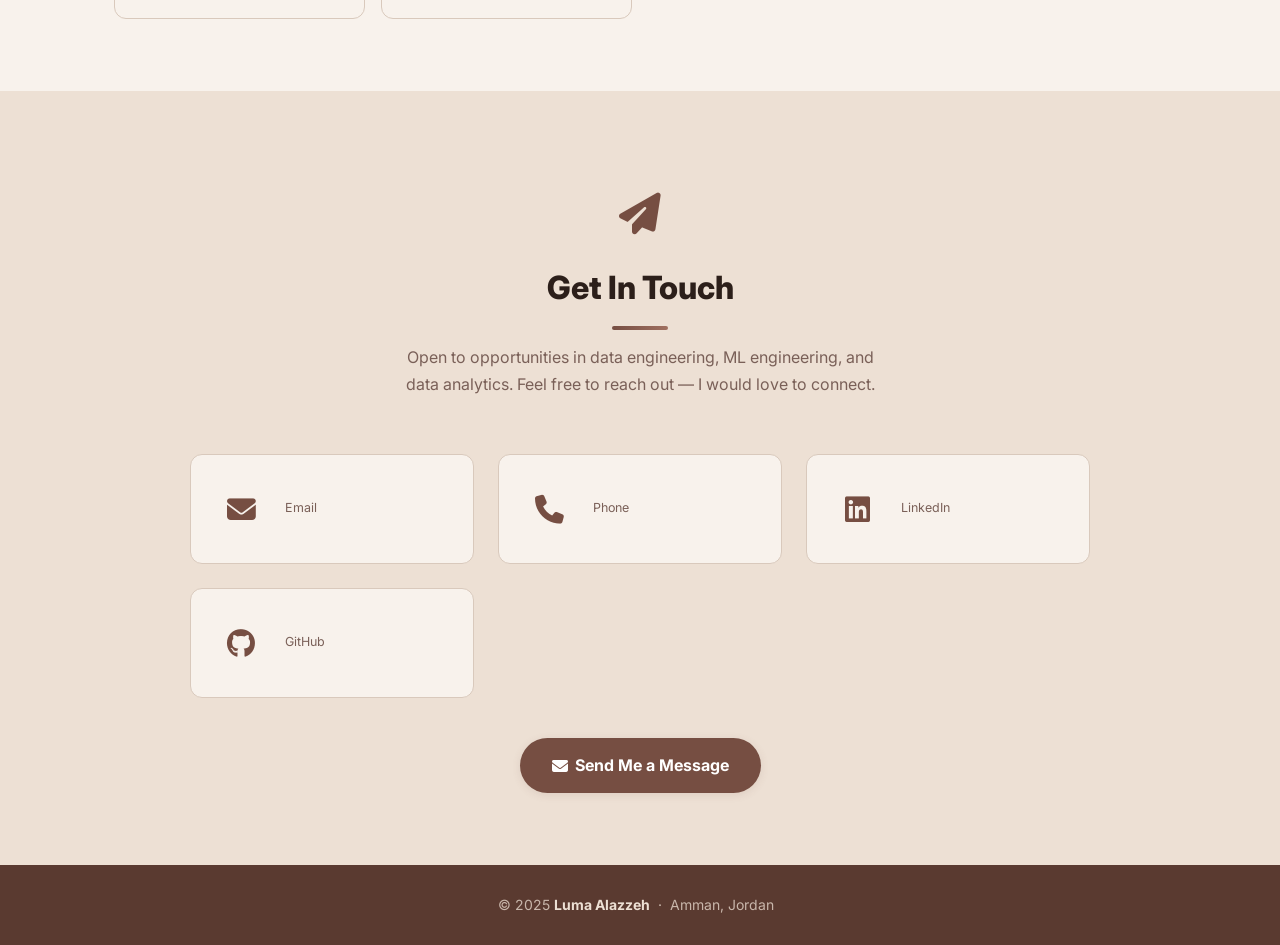
==== commit f98fda14: "Update portfolio" ====
--- a/index.html
+++ b/index.html
@@ -776,9 +776,380 @@
               <i class="fa-brands fa-github"></i> View on GitHub
             </a>
           </div>
-        </div>
-      </div>
-      <!-- ── CATEGORY 7: Advanced AI Systems ── -->
+
+          <div class="project-card">
+            <div class="project-title">Embeddings Comparison</div>
+            <p class="project-desc">
+              Compare word and sentence embedding techniques across multiple models, evaluating semantic similarity quality and clustering behavior to understand tradeoffs between classical and transformer-based representations.
+            </p>
+            <div class="project-tags">
+              <span class="tag">Embeddings</span>
+              <span class="tag">NLP</span>
+              <span class="tag">Semantic Similarity</span>
+            </div>
+            <a href="https://github.com/LevelUp-Applied-AI/m6-l6b-embeddings-alazzehluma03-afk/pull/1"
+               target="_blank" rel="noopener" class="btn-github">
+              <i class="fa-brands fa-github"></i> View on GitHub
+            </a>
+          </div>
+
+          <div class="project-card">
+            <div class="project-title">Semantic Pipeline</div>
+            <p class="project-desc">
+              Build an end-to-end semantic search pipeline that embeds documents and queries, indexes vector representations, and retrieves the most relevant results using similarity search.
+            </p>
+            <div class="project-tags">
+              <span class="tag">Semantic Search</span>
+              <span class="tag">Embeddings</span>
+              <span class="tag">Vector Search</span>
+            </div>
+            <a href="https://github.com/LevelUp-Applied-AI/m6-i6b-semantic-pipeline-alazzehluma03-afk/pull/1"
+               target="_blank" rel="noopener" class="btn-github">
+              <i class="fa-brands fa-github"></i> View on GitHub
+            </a>
+          </div>
+
+          <div class="project-card">
+            <div class="project-title">Cross-Lingual Embedding Comparison</div>
+            <p class="project-desc">
+              Evaluate cross-lingual embedding alignment between English and Arabic text, analyzing how well semantic meaning is preserved across languages in a shared embedding space.
+            </p>
+            <div class="project-tags">
+              <span class="tag">Cross-Lingual NLP</span>
+              <span class="tag">Embeddings</span>
+              <span class="tag">Arabic NLP</span>
+            </div>
+            <a href="https://github.com/LevelUp-Applied-AI/m6-l6a-ner-pipeline-alazzehluma03-afk"
+               target="_blank" rel="noopener" class="btn-github">
+              <i class="fa-brands fa-github"></i> View on GitHub
+            </a>
+          </div>
+        </div>
+      </div>
+
+      <!-- ── CATEGORY 6: Transformer Fine-Tuning & Pre-Trained Inference ── -->
+      <div class="project-category reveal">
+        <div class="category-title">
+          <i class="fa-solid fa-layer-group"></i> Transformer Fine-Tuning &amp; Pre-Trained Inference
+        </div>
+        <div class="projects-grid">
+
+          <div class="project-card">
+            <div class="project-title">Fine-Tune DistilBERT for Sentiment Classification</div>
+            <p class="project-desc">
+              Fine-tune a DistilBERT model on a sentiment classification task, covering tokenization, training loop setup, and evaluation of model performance against baseline classifiers.
+            </p>
+            <div class="project-tags">
+              <span class="tag">Transformers</span>
+              <span class="tag">DistilBERT</span>
+              <span class="tag">Fine-Tuning</span>
+            </div>
+            <a href="https://github.com/LevelUp-Applied-AI/m7-l7a-finetune-sentiment-alazzehluma03-afk"
+               target="_blank" rel="noopener" class="btn-github">
+              <i class="fa-brands fa-github"></i> View on GitHub
+            </a>
+          </div>
+
+          <div class="project-card">
+            <div class="project-title">Domain-Shift Analysis</div>
+            <p class="project-desc">
+              Analyze how a fine-tuned sentiment model's performance degrades when applied to out-of-domain text, quantifying domain shift and identifying failure patterns.
+            </p>
+            <div class="project-tags">
+              <span class="tag">Domain Shift</span>
+              <span class="tag">Model Evaluation</span>
+              <span class="tag">NLP</span>
+            </div>
+            <a href="https://github.com/LevelUp-Applied-AI/m7-i7a-domain-shift-alazzehluma03-afk"
+               target="_blank" rel="noopener" class="btn-github">
+              <i class="fa-brands fa-github"></i> View on GitHub
+            </a>
+          </div>
+
+          <div class="project-card">
+            <div class="project-title">Pre-Trained QA Evaluation on SQuAD</div>
+            <p class="project-desc">
+              Evaluate a pre-trained question-answering transformer model on the SQuAD benchmark, measuring exact-match and F1 scores across question types.
+            </p>
+            <div class="project-tags">
+              <span class="tag">Question Answering</span>
+              <span class="tag">SQuAD</span>
+              <span class="tag">Transformers</span>
+            </div>
+            <a href="https://github.com/LevelUp-Applied-AI/m7-l7b-pretrained-qa-alazzehluma03-afk"
+               target="_blank" rel="noopener" class="btn-github">
+              <i class="fa-brands fa-github"></i> View on GitHub
+            </a>
+          </div>
+
+          <div class="project-card">
+            <div class="project-title">Summarization & Integrated Evaluation Report</div>
+            <p class="project-desc">
+              Apply a pre-trained summarization model to long-form documents and produce an integrated evaluation report combining QA and summarization findings.
+            </p>
+            <div class="project-tags">
+              <span class="tag">Summarization</span>
+              <span class="tag">Evaluation</span>
+              <span class="tag">Transformers</span>
+            </div>
+            <a href="https://github.com/LevelUp-Applied-AI/m7-i7b-summary-eval-alazzehluma03-afk"
+               target="_blank" rel="noopener" class="btn-github">
+              <i class="fa-brands fa-github"></i> View on GitHub
+            </a>
+          </div>
+
+        </div>
+      </div>
+
+      <!-- ── CATEGORY 7: RAG Systems & Vector Retrieval ── -->
+      <div class="project-category reveal">
+        <div class="category-title">
+          <i class="fa-solid fa-magnifying-glass-chart"></i> RAG Systems &amp; Vector Retrieval
+        </div>
+        <div class="projects-grid">
+
+          <div class="project-card">
+            <div class="project-title">Vector Retrieval</div>
+            <p class="project-desc">
+              Build a vector retrieval system that indexes document embeddings and retrieves the most relevant chunks for a given query using similarity search.
+            </p>
+            <div class="project-tags">
+              <span class="tag">Vector Search</span>
+              <span class="tag">Embeddings</span>
+              <span class="tag">Retrieval</span>
+            </div>
+            <a href="https://github.com/alazzehluma03-afk/m8-l8"
+               target="_blank" rel="noopener" class="btn-github">
+              <i class="fa-brands fa-github"></i> View on GitHub
+            </a>
+          </div>
+
+          <div class="project-card">
+            <div class="project-title">Query Router</div>
+            <p class="project-desc">
+              Design a query router that classifies incoming queries and directs them to the appropriate retrieval or generation path within a RAG system.
+            </p>
+            <div class="project-tags">
+              <span class="tag">RAG</span>
+              <span class="tag">Query Routing</span>
+              <span class="tag">System Design</span>
+            </div>
+            <a href="https://github.com/alazzehluma03-afk/m9-s9b/pull/1"
+               target="_blank" rel="noopener" class="btn-github">
+              <i class="fa-brands fa-github"></i> View on GitHub
+            </a>
+          </div>
+
+          <div class="project-card">
+            <div class="project-title">RAG Service</div>
+            <p class="project-desc">
+              Implement a Retrieval-Augmented Generation service that combines a vector store with an LLM to answer questions grounded in a document corpus.
+            </p>
+            <div class="project-tags">
+              <span class="tag">RAG</span>
+              <span class="tag">LLM</span>
+              <span class="tag">Vector Store</span>
+            </div>
+            <a href="https://github.com/alazzehluma03-afk/m8-i8"
+               target="_blank" rel="noopener" class="btn-github">
+              <i class="fa-brands fa-github"></i> View on GitHub
+            </a>
+          </div>
+
+          <div class="project-card">
+            <div class="project-title">Cross-Encoder Re-Ranking</div>
+            <p class="project-desc">
+              Add a cross-encoder re-ranking stage to a retrieval pipeline, improving the relevance ordering of retrieved passages before they reach the generation step.
+            </p>
+            <div class="project-tags">
+              <span class="tag">Re-Ranking</span>
+              <span class="tag">Cross-Encoder</span>
+              <span class="tag">RAG</span>
+            </div>
+            <a href="https://github.com/alazzehluma03-afk/m8-s28"
+               target="_blank" rel="noopener" class="btn-github">
+              <i class="fa-brands fa-github"></i> View on GitHub
+            </a>
+          </div>
+
+        </div>
+      </div>
+
+      <!-- ── CATEGORY 8: Knowledge Graphs & Entity Linking ── -->
+      <div class="project-category reveal">
+        <div class="category-title">
+          <i class="fa-solid fa-diagram-project"></i> Knowledge Graphs &amp; Entity Linking
+        </div>
+        <div class="projects-grid">
+
+          <div class="project-card">
+            <div class="project-title">KG Construction</div>
+            <p class="project-desc">
+              Construct a knowledge graph from unstructured text, extracting entities and relations and modeling them as a connected graph structure.
+            </p>
+            <div class="project-tags">
+              <span class="tag">Knowledge Graph</span>
+              <span class="tag">Entity Extraction</span>
+              <span class="tag">Graph Modeling</span>
+            </div>
+            <a href="https://github.com/alazzehluma03-afk/m9-l9a"
+               target="_blank" rel="noopener" class="btn-github">
+              <i class="fa-brands fa-github"></i> View on GitHub
+            </a>
+          </div>
+
+          <div class="project-card">
+            <div class="project-title">Ontology Design</div>
+            <p class="project-desc">
+              Design a domain ontology defining classes, properties, and relationships to structure knowledge for downstream reasoning and querying.
+            </p>
+            <div class="project-tags">
+              <span class="tag">Ontology</span>
+              <span class="tag">RDF</span>
+              <span class="tag">Knowledge Modeling</span>
+            </div>
+            <a href="https://github.com/alazzehluma03-afk/aispire-m9a-stretch-ontology"
+               target="_blank" rel="noopener" class="btn-github">
+              <i class="fa-brands fa-github"></i> View on GitHub
+            </a>
+          </div>
+
+          <div class="project-card">
+            <div class="project-title">SPARQL Query Suite</div>
+            <p class="project-desc">
+              Write a suite of SPARQL queries to retrieve, filter, and aggregate information from an RDF knowledge graph.
+            </p>
+            <div class="project-tags">
+              <span class="tag">SPARQL</span>
+              <span class="tag">RDF</span>
+              <span class="tag">Knowledge Graph</span>
+            </div>
+            <a href="https://github.com/alazzehluma03-afk/m9-i9a"
+               target="_blank" rel="noopener" class="btn-github">
+              <i class="fa-brands fa-github"></i> View on GitHub
+            </a>
+          </div>
+
+          <div class="project-card">
+            <div class="project-title">Entity Linking on a Recipe Corpus</div>
+            <p class="project-desc">
+              Perform entity linking on a recipe corpus, mapping extracted mentions to canonical entities within a structured knowledge base.
+            </p>
+            <div class="project-tags">
+              <span class="tag">Entity Linking</span>
+              <span class="tag">Knowledge Graph</span>
+              <span class="tag">NLP</span>
+            </div>
+            <a href="https://github.com/alazzehluma03-afk/m9-l9b"
+               target="_blank" rel="noopener" class="btn-github">
+              <i class="fa-brands fa-github"></i> View on GitHub
+            </a>
+          </div>
+
+          <div class="project-card">
+            <div class="project-title">NL→KG Semantic Search Pipeline</div>
+            <p class="project-desc">
+              Build a natural-language-to-knowledge-graph pipeline that translates NL queries into graph queries for semantic search over structured data.
+            </p>
+            <div class="project-tags">
+              <span class="tag">Knowledge Graph</span>
+              <span class="tag">Semantic Search</span>
+              <span class="tag">NLP</span>
+            </div>
+            <a href="https://github.com/alazzehluma03-afk/m9-i9b/pull/1"
+               target="_blank" rel="noopener" class="btn-github">
+              <i class="fa-brands fa-github"></i> View on GitHub
+            </a>
+          </div>
+
+        </div>
+      </div>
+
+      <!-- ── CATEGORY 9: Deploying as a Multi-Service Stack ── -->
+      <div class="project-category reveal">
+        <div class="category-title">
+          <i class="fa-solid fa-cubes"></i> Deploying as a Multi-Service Stack
+        </div>
+        <div class="projects-grid">
+
+          <div class="project-card">
+            <div class="project-title">FastAPI Wrapping NLP + Knowledge Graph + RAG</div>
+            <p class="project-desc">
+              Wrap NLP, knowledge graph, and RAG components behind a unified FastAPI service, exposing them as a single set of production-ready endpoints.
+            </p>
+            <div class="project-tags">
+              <span class="tag">FastAPI</span>
+              <span class="tag">RAG</span>
+              <span class="tag">Knowledge Graph</span>
+            </div>
+            <a href="https://github.com/alazzehluma03-afk/m10-l10"
+               target="_blank" rel="noopener" class="btn-github">
+              <i class="fa-brands fa-github"></i> View on GitHub
+            </a>
+          </div>
+
+          <div class="project-card">
+            <div class="project-title">Multi-Service Docker Compose Stack</div>
+            <p class="project-desc">
+              Containerize the full multi-service stack with Docker Compose, orchestrating the API, database, and supporting services for local and production deployment.
+            </p>
+            <div class="project-tags">
+              <span class="tag">Docker Compose</span>
+              <span class="tag">Deployment</span>
+              <span class="tag">Microservices</span>
+            </div>
+            <a href="https://github.com/alazzehluma03-afk/m10-l10"
+               target="_blank" rel="noopener" class="btn-github">
+              <i class="fa-brands fa-github"></i> View on GitHub
+            </a>
+          </div>
+
+        </div>
+      </div>
+
+      <!-- ── CATEGORY 10: Monitoring, Evaluation & Automated Quality Benchmark ── -->
+      <div class="project-category reveal">
+        <div class="category-title">
+          <i class="fa-solid fa-gauge-high"></i> Monitoring, Evaluation &amp; Automated Quality Benchmark
+        </div>
+        <div class="projects-grid">
+
+          <div class="project-card">
+            <div class="project-title">Instrument the M10 Stack + RAG Smoke Evaluator</div>
+            <p class="project-desc">
+              Add monitoring instrumentation to the deployed multi-service stack and build a smoke-test evaluator that continuously checks RAG response quality.
+            </p>
+            <div class="project-tags">
+              <span class="tag">Monitoring</span>
+              <span class="tag">RAG Evaluation</span>
+              <span class="tag">MLOps</span>
+            </div>
+            <a href="https://github.com/alazzehluma03-afk/m11-l11"
+               target="_blank" rel="noopener" class="btn-github">
+              <i class="fa-brands fa-github"></i> View on GitHub
+            </a>
+          </div>
+
+          <div class="project-card">
+            <div class="project-title">Automated Evaluation Harness</div>
+            <p class="project-desc">
+              Build an automated evaluation harness that benchmarks system quality over time, flagging regressions and tracking key performance metrics.
+            </p>
+            <div class="project-tags">
+              <span class="tag">Automated Testing</span>
+              <span class="tag">Evaluation</span>
+              <span class="tag">Benchmarking</span>
+            </div>
+            <a href="https://github.com/alazzehluma03-afk/m11-i11"
+               target="_blank" rel="noopener" class="btn-github">
+              <i class="fa-brands fa-github"></i> View on GitHub
+            </a>
+          </div>
+
+        </div>
+      </div>
+
+      <!-- ── CATEGORY 11: Advanced AI Systems ── -->
       <div class="project-category reveal">
         <div class="category-title">
           <i class="fa-solid fa-microchip"></i> Advanced AI Systems
@@ -799,97 +1170,24 @@
               <i class="fa-solid fa-lock"></i> Private Repository
             </span>
           </div>
+
+          <div class="project-card">
+            <div class="project-title">NexusAI — Capstone Project</div>
+            <p class="project-desc">Full-stack AI engineering capstone integrating NLP, RAG, knowledge graphs, and deployment/monitoring services into a single production-ready intelligent system.</p>
+            <div class="project-tags">
+              <span class="tag">Capstone</span>
+              <span class="tag">Full-Stack AI</span>
+              <span class="tag">RAG</span>
+              <span class="tag">Knowledge Graph</span>
+            </div>
+            <a href="https://github.com/capstone-ai-mafia/NexusAI-main-repo"
+               target="_blank" rel="noopener" class="btn-github">
+              <i class="fa-brands fa-github"></i> View on GitHub
+            </a>
+          </div>
           
         </div>
       </div>
-      <!-- ══════════════════════════════════════════
-       UPCOMING PROJECTS
-  ══════════════════════════════════════════ -->
-<section id="upcoming">
-  <div class="container">
-
-    <div class="section-header reveal">
-      <div class="section-icon"><i class="fa-solid fa-rocket"></i></div>
-      <h2 class="section-title">Upcoming Projects</h2>
-      <div class="section-divider"></div>
-    </div>
-
-    <div class="project-category reveal">
-      <div class="category-title">
-        <i class="fa-solid fa-hourglass-half"></i> AI.SPIRE Capstone Milestones
-      </div>
-      <div class="projects-grid">
-
-        <div class="project-card" style="opacity:0.65;">
-          <div class="project-title">RAG Project</div>
-          <p class="project-desc">Retrieval-Augmented Generation system combining vector search and LLMs for intelligent document Q&amp;A — after Module 8.</p>
-          <div class="project-tags">
-            <span class="tag">RAG</span>
-            <span class="tag">LLM</span>
-            <span class="tag">Module 8</span>
-          </div>
-          <span class="btn-github" style="background:var(--brown-light);cursor:default;">
-            <i class="fa-solid fa-clock"></i> Coming Soon
-          </span>
-        </div>
-
-        <div class="project-card" style="opacity:0.65;">
-          <div class="project-title">Knowledge Graph Project</div>
-          <p class="project-desc">Knowledge graph construction, entity linking, and graph-based reasoning for structured AI applications — after Module 9.</p>
-          <div class="project-tags">
-            <span class="tag">Knowledge Graph</span>
-            <span class="tag">Graph DB</span>
-            <span class="tag">Module 9</span>
-          </div>
-          <span class="btn-github" style="background:var(--brown-light);cursor:default;">
-            <i class="fa-solid fa-clock"></i> Coming Soon
-          </span>
-        </div>
-
-        <div class="project-card" style="opacity:0.65;">
-          <div class="project-title">API / Deployment Project</div>
-          <p class="project-desc">Production-ready ML model serving via REST API — containerized deployment and scalable inference after Module 10.</p>
-          <div class="project-tags">
-            <span class="tag">API</span>
-            <span class="tag">Deployment</span>
-            <span class="tag">Module 10</span>
-          </div>
-          <span class="btn-github" style="background:var(--brown-light);cursor:default;">
-            <i class="fa-solid fa-clock"></i> Coming Soon
-          </span>
-        </div>
-
-        <div class="project-card" style="opacity:0.65;">
-          <div class="project-title">Monitoring Project</div>
-          <p class="project-desc">ML model monitoring pipeline — tracking drift, performance degradation, and system health in production after Module 11.</p>
-          <div class="project-tags">
-            <span class="tag">MLOps</span>
-            <span class="tag">Monitoring</span>
-            <span class="tag">Module 11</span>
-          </div>
-          <span class="btn-github" style="background:var(--brown-light);cursor:default;">
-            <i class="fa-solid fa-clock"></i> Coming Soon
-          </span>
-        </div>
-
-        <div class="project-card" style="opacity:0.65;">
-          <div class="project-title">Capstone Project</div>
-          <p class="project-desc">Full-stack AI engineering capstone — integrating all program skills into a complete, production-ready intelligent system after Module 12.</p>
-          <div class="project-tags">
-            <span class="tag">Capstone</span>
-            <span class="tag">Full-Stack AI</span>
-            <span class="tag">Module 12</span>
-          </div>
-          <span class="btn-github" style="background:var(--brown-light);cursor:default;">
-            <i class="fa-solid fa-clock"></i> Coming Soon
-          </span>
-        </div>
-
-      </div>
-    </div>
-
-  </div>
-</section>
 
     </div>
   </section>
